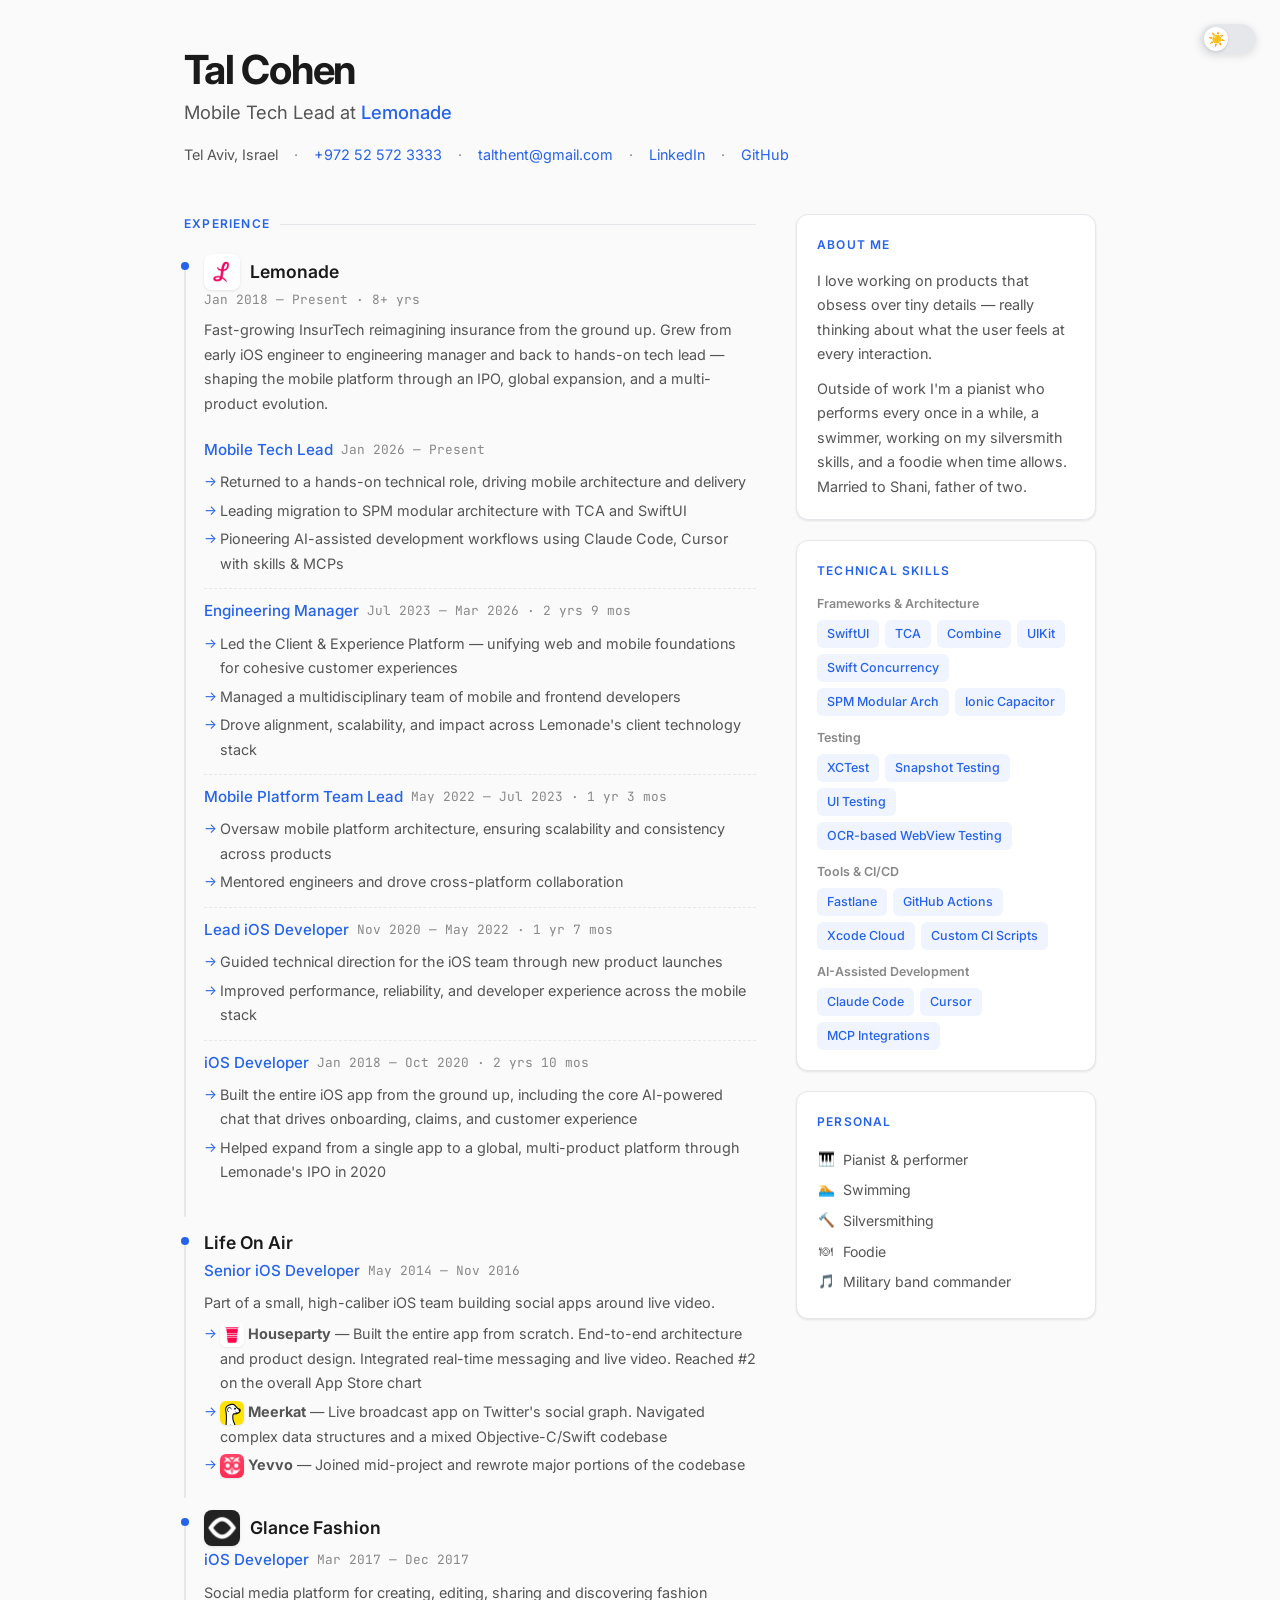
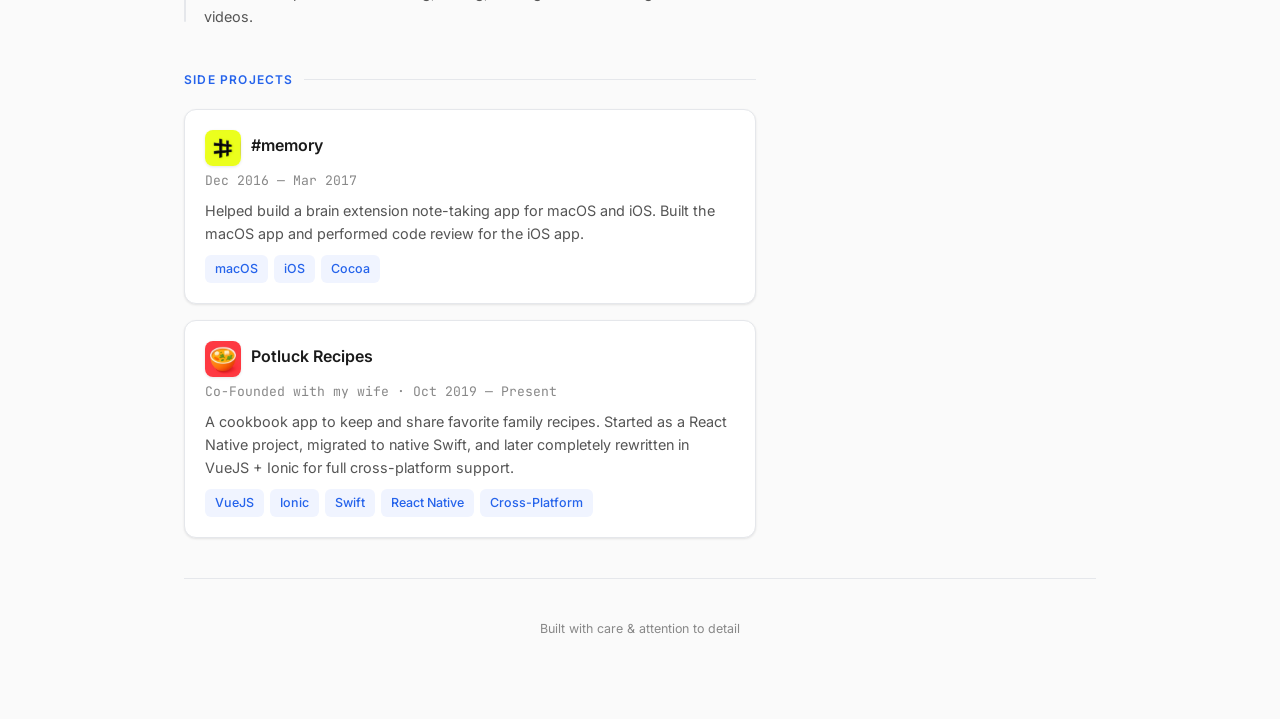
==== index.html @ 958fd4ce "Initial CV site" ====
<!DOCTYPE html>
<html lang="en" data-theme="light">
<head>
  <meta charset="UTF-8">
  <meta name="viewport" content="width=device-width, initial-scale=1.0">
  <title>Tal Cohen — Mobile Tech Lead</title>
  <link rel="preconnect" href="https://fonts.googleapis.com">
  <link rel="preconnect" href="https://fonts.gstatic.com" crossorigin>
  <link href="https://fonts.googleapis.com/css2?family=Inter:wght@400;500;600;700&family=JetBrains+Mono:wght@400;500&display=swap" rel="stylesheet">
  <style>
    /* ── Reset & Base ── */
    *, *::before, *::after { margin: 0; padding: 0; box-sizing: border-box; }

    :root {
      --font-sans: 'Inter', -apple-system, BlinkMacSystemFont, sans-serif;
      --font-mono: 'JetBrains Mono', monospace;
      --max-width: 960px;
      --radius: 12px;
      --transition: 0.3s ease;
    }

    /* ── Light Theme ── */
    [data-theme="light"] {
      --bg: #fafafa;
      --bg-card: #ffffff;
      --bg-sidebar: #f3f4f6;
      --text: #1a1a1a;
      --text-secondary: #555;
      --text-muted: #888;
      --accent: #2563eb;
      --accent-soft: #dbeafe;
      --border: #e5e7eb;
      --tag-bg: #f0f4ff;
      --tag-text: #2563eb;
      --shadow: 0 1px 3px rgba(0,0,0,0.06), 0 1px 2px rgba(0,0,0,0.04);
      --shadow-lg: 0 4px 24px rgba(0,0,0,0.08);
      --toggle-bg: #e5e7eb;
      --toggle-knob: #fff;
      --toggle-icon: '☀️';
    }

    /* ── Dark Theme ── */
    [data-theme="dark"] {
      --bg: #0f0f0f;
      --bg-card: #1a1a1a;
      --bg-sidebar: #151515;
      --text: #e5e5e5;
      --text-secondary: #a3a3a3;
      --text-muted: #666;
      --accent: #60a5fa;
      --accent-soft: #1e3a5f;
      --border: #2a2a2a;
      --tag-bg: #1e293b;
      --tag-text: #93c5fd;
      --shadow: 0 1px 3px rgba(0,0,0,0.3);
      --shadow-lg: 0 4px 24px rgba(0,0,0,0.4);
      --toggle-bg: #333;
      --toggle-knob: #1a1a1a;
      --toggle-icon: '🌙';
    }

    html { scroll-behavior: smooth; }

    body {
      font-family: var(--font-sans);
      background: var(--bg);
      color: var(--text);
      line-height: 1.6;
      transition: background var(--transition), color var(--transition);
      -webkit-font-smoothing: antialiased;
    }

    /* ── Theme Toggle ── */
    .theme-toggle {
      position: fixed;
      top: 24px;
      right: 24px;
      z-index: 100;
      width: 56px;
      height: 30px;
      background: var(--toggle-bg);
      border: 1px solid var(--border);
      border-radius: 15px;
      cursor: pointer;
      transition: background var(--transition), border-color var(--transition);
      display: flex;
      align-items: center;
      padding: 3px;
      box-shadow: 0 2px 8px rgba(0,0,0,0.12);
    }

    .theme-toggle .knob {
      width: 24px;
      height: 24px;
      background: var(--toggle-knob);
      border-radius: 50%;
      transition: transform var(--transition), background var(--transition);
      display: flex;
      align-items: center;
      justify-content: center;
      font-size: 14px;
      box-shadow: 0 1px 3px rgba(0,0,0,0.15);
    }

    .theme-toggle .knob::after {
      content: var(--toggle-icon);
    }

    [data-theme="dark"] .theme-toggle .knob {
      transform: translateX(26px);
    }

    /* ── Layout ── */
    .page {
      max-width: var(--max-width);
      margin: 0 auto;
      padding: 48px 24px 80px;
    }

    /* ── Header ── */
    .header {
      margin-bottom: 48px;
    }

    .header h1 {
      font-size: 2.5rem;
      font-weight: 700;
      letter-spacing: -0.03em;
      line-height: 1.1;
    }

    .header .subtitle {
      font-size: 1.15rem;
      color: var(--text-secondary);
      margin-top: 6px;
      font-weight: 400;
    }

    .header .subtitle span {
      color: var(--accent);
      font-weight: 500;
    }

    .contact-row {
      display: flex;
      flex-wrap: wrap;
      gap: 16px;
      margin-top: 16px;
      font-size: 0.9rem;
      color: var(--text-secondary);
    }

    .contact-row a {
      color: var(--accent);
      text-decoration: none;
      transition: opacity var(--transition);
    }

    .contact-row a:hover { opacity: 0.7; }

    .contact-row .sep {
      color: var(--text-muted);
    }

    /* ── Two Column ── */
    .columns {
      display: grid;
      grid-template-columns: 1fr 300px;
      gap: 40px;
      align-items: start;
    }

    /* ── Section ── */
    .section { margin-bottom: 40px; }

    .section-title {
      font-size: 0.75rem;
      font-weight: 600;
      text-transform: uppercase;
      letter-spacing: 0.1em;
      color: var(--accent);
      margin-bottom: 20px;
      display: flex;
      align-items: center;
      gap: 10px;
    }

    .section-title::after {
      content: '';
      flex: 1;
      height: 1px;
      background: var(--border);
    }

    /* ── Experience Card ── */
    .exp-card {
      position: relative;
      padding-left: 20px;
      margin-bottom: 32px;
    }

    .exp-card::before {
      content: '';
      position: absolute;
      left: 0;
      top: 8px;
      bottom: -20px;
      width: 2px;
      background: var(--border);
      border-radius: 1px;
    }

    .exp-card:last-child::before {
      bottom: 8px;
    }

    .exp-card::after {
      content: '';
      position: absolute;
      left: -3px;
      top: 8px;
      width: 8px;
      height: 8px;
      border-radius: 50%;
      background: var(--accent);
    }

    .exp-company-row {
      display: flex;
      align-items: center;
      gap: 10px;
    }

    .app-icon {
      width: 36px;
      height: 36px;
      border-radius: 8px;
      object-fit: cover;
      flex-shrink: 0;
      box-shadow: 0 1px 3px rgba(0,0,0,0.1);
    }

    .app-icon-sm {
      width: 24px;
      height: 24px;
      border-radius: 6px;
      object-fit: cover;
      flex-shrink: 0;
      box-shadow: 0 1px 2px rgba(0,0,0,0.08);
      vertical-align: middle;
      margin-right: 4px;
    }

    .exp-company {
      font-size: 1.1rem;
      font-weight: 600;
      color: var(--text);
    }

    .exp-meta {
      display: flex;
      flex-wrap: wrap;
      gap: 8px;
      align-items: center;
      margin-top: 2px;
    }

    .exp-role {
      font-size: 0.95rem;
      font-weight: 500;
      color: var(--accent);
    }

    .exp-date {
      font-size: 0.8rem;
      color: var(--text-muted);
      font-family: var(--font-mono);
    }

    .exp-desc {
      margin-top: 8px;
      font-size: 0.9rem;
      color: var(--text-secondary);
      line-height: 1.7;
    }

    .exp-desc ul {
      list-style: none;
      margin-top: 6px;
    }

    .exp-desc ul li {
      position: relative;
      padding-left: 16px;
      margin-bottom: 4px;
    }

    .exp-desc ul li::before {
      content: '→';
      position: absolute;
      left: 0;
      color: var(--accent);
      font-size: 0.85rem;
    }

    /* ── Role Timeline (nested within a company) ── */
    .role-timeline {
      margin-top: 12px;
    }

    .role-item {
      padding: 8px 0;
    }

    .role-item + .role-item {
      border-top: 1px dashed var(--border);
    }

    /* ── Sidebar ── */
    .sidebar .card {
      background: var(--bg-card);
      border: 1px solid var(--border);
      border-radius: var(--radius);
      padding: 20px;
      margin-bottom: 20px;
      box-shadow: var(--shadow);
      transition: background var(--transition), border-color var(--transition), box-shadow var(--transition);
    }

    .sidebar .card-title {
      font-size: 0.75rem;
      font-weight: 600;
      text-transform: uppercase;
      letter-spacing: 0.1em;
      color: var(--accent);
      margin-bottom: 14px;
    }

    /* ── Tags ── */
    .tags {
      display: flex;
      flex-wrap: wrap;
      gap: 6px;
    }

    .tag {
      font-size: 0.78rem;
      font-weight: 500;
      padding: 4px 10px;
      border-radius: 6px;
      background: var(--tag-bg);
      color: var(--tag-text);
      transition: background var(--transition), color var(--transition);
      white-space: nowrap;
    }

    /* ── Sidebar List ── */
    .sidebar-list {
      list-style: none;
    }

    .sidebar-list li {
      font-size: 0.88rem;
      color: var(--text-secondary);
      padding: 4px 0;
      display: flex;
      align-items: flex-start;
      gap: 8px;
    }

    .sidebar-list li .icon {
      flex-shrink: 0;
      width: 18px;
      text-align: center;
      font-size: 0.85rem;
    }

    /* ── Project Card ── */
    .project-card {
      background: var(--bg-card);
      border: 1px solid var(--border);
      border-radius: var(--radius);
      padding: 20px;
      margin-top: 12px;
      box-shadow: var(--shadow);
      transition: background var(--transition), border-color var(--transition), box-shadow var(--transition);
    }

    .project-card h3 {
      font-size: 1rem;
      font-weight: 600;
      margin-bottom: 4px;
    }

    .project-card .project-sub {
      font-size: 0.82rem;
      color: var(--text-muted);
      font-family: var(--font-mono);
      margin-bottom: 8px;
    }

    .project-card p {
      font-size: 0.9rem;
      color: var(--text-secondary);
      line-height: 1.6;
    }

    .project-card .project-tags {
      margin-top: 10px;
    }

    /* ── About Me ── */
    .about-text {
      font-size: 0.9rem;
      color: var(--text-secondary);
      line-height: 1.7;
    }

    .about-text p + p {
      margin-top: 10px;
    }

    /* ── Footer ── */
    .footer {
      text-align: center;
      padding-top: 40px;
      font-size: 0.78rem;
      color: var(--text-muted);
      border-top: 1px solid var(--border);
    }

    /* ── Print ── */
    @media print {
      .theme-toggle { display: none; }
      body { background: #fff; color: #000; }
      .sidebar .card { box-shadow: none; border-color: #ddd; }
      .project-card { box-shadow: none; border-color: #ddd; }
    }

    /* ── Mobile ── */
    @media (max-width: 768px) {
      .columns {
        grid-template-columns: 1fr;
      }

      .header h1 { font-size: 2rem; }

      .theme-toggle {
        top: 16px;
        right: 16px;
      }

      .page {
        padding: 32px 16px 60px;
      }
    }
  </style>
</head>
<body>

  <button class="theme-toggle" onclick="toggleTheme()" aria-label="Toggle theme">
    <span class="knob"></span>
  </button>

  <div class="page">

    <!-- Header -->
    <header class="header">
      <h1>Tal Cohen</h1>
      <p class="subtitle">Mobile Tech Lead at <span>Lemonade</span></p>
      <div class="contact-row">
        <span>Tel Aviv, Israel</span>
        <span class="sep">·</span>
        <a href="tel:+972525723333">+972 52 572 3333</a>
        <span class="sep">·</span>
        <a href="mailto:talthent@gmail.com">talthent@gmail.com</a>
        <span class="sep">·</span>
        <a href="https://www.linkedin.com/in/tal-cohen-ios/" target="_blank" rel="noopener">LinkedIn</a>
        <span class="sep">·</span>
        <a href="https://github.com/talthent" target="_blank" rel="noopener">GitHub</a>
      </div>
    </header>

    <div class="columns">

      <!-- Main Column -->
      <main>

        <!-- Experience -->
        <section class="section">
          <h2 class="section-title">Experience</h2>

          <!-- Lemonade -->
          <div class="exp-card">
            <div class="exp-company-row">
              <img src="assets/lemonade.jpg" alt="Lemonade" class="app-icon">
              <div class="exp-company">Lemonade</div>
            </div>
            <div class="exp-date">Jan 2018 — Present · 8+ yrs</div>
            <div class="exp-desc">
              <p>Fast-growing InsurTech reimagining insurance from the ground up. Grew from early iOS engineer to engineering manager and back to hands-on tech lead — shaping the mobile platform through an IPO, global expansion, and a multi-product evolution.</p>
            </div>

            <div class="role-timeline">

              <div class="role-item">
                <div class="exp-meta">
                  <span class="exp-role">Mobile Tech Lead</span>
                  <span class="exp-date">Jan 2026 — Present</span>
                </div>
                <div class="exp-desc">
                  <ul>
                    <li>Returned to a hands-on technical role, driving mobile architecture and delivery</li>
                    <li>Leading migration to SPM modular architecture with TCA and SwiftUI</li>
                    <li>Pioneering AI-assisted development workflows using Claude Code, Cursor with skills & MCPs</li>
                  </ul>
                </div>
              </div>

              <div class="role-item">
                <div class="exp-meta">
                  <span class="exp-role">Engineering Manager</span>
                  <span class="exp-date">Jul 2023 — Mar 2026 · 2 yrs 9 mos</span>
                </div>
                <div class="exp-desc">
                  <ul>
                    <li>Led the Client & Experience Platform — unifying web and mobile foundations for cohesive customer experiences</li>
                    <li>Managed a multidisciplinary team of mobile and frontend developers</li>
                    <li>Drove alignment, scalability, and impact across Lemonade's client technology stack</li>
                  </ul>
                </div>
              </div>

              <div class="role-item">
                <div class="exp-meta">
                  <span class="exp-role">Mobile Platform Team Lead</span>
                  <span class="exp-date">May 2022 — Jul 2023 · 1 yr 3 mos</span>
                </div>
                <div class="exp-desc">
                  <ul>
                    <li>Oversaw mobile platform architecture, ensuring scalability and consistency across products</li>
                    <li>Mentored engineers and drove cross-platform collaboration</li>
                  </ul>
                </div>
              </div>

              <div class="role-item">
                <div class="exp-meta">
                  <span class="exp-role">Lead iOS Developer</span>
                  <span class="exp-date">Nov 2020 — May 2022 · 1 yr 7 mos</span>
                </div>
                <div class="exp-desc">
                  <ul>
                    <li>Guided technical direction for the iOS team through new product launches</li>
                    <li>Improved performance, reliability, and developer experience across the mobile stack</li>
                  </ul>
                </div>
              </div>

              <div class="role-item">
                <div class="exp-meta">
                  <span class="exp-role">iOS Developer</span>
                  <span class="exp-date">Jan 2018 — Oct 2020 · 2 yrs 10 mos</span>
                </div>
                <div class="exp-desc">
                  <ul>
                    <li>Built the entire iOS app from the ground up, including the core AI-powered chat that drives onboarding, claims, and customer experience</li>
                    <li>Helped expand from a single app to a global, multi-product platform through Lemonade's IPO in 2020</li>
                  </ul>
                </div>
              </div>

            </div>
          </div>

          <!-- Life On Air -->
          <div class="exp-card">
            <div class="exp-company">Life On Air</div>

            <div class="exp-meta">
              <span class="exp-role">Senior iOS Developer</span>
              <span class="exp-date">May 2014 — Nov 2016</span>
            </div>
            <div class="exp-desc">
              <p>Part of a small, high-caliber iOS team building social apps around live video.</p>
              <ul>
                <li><img src="assets/houseparty.png" alt="Houseparty" class="app-icon-sm"><strong>Houseparty</strong> — Built the entire app from scratch. End-to-end architecture and product design. Integrated real-time messaging and live video. Reached #2 on the overall App Store chart</li>
                <li><img src="assets/meerkat.png" alt="Meerkat" class="app-icon-sm"><strong>Meerkat</strong> — Live broadcast app on Twitter's social graph. Navigated complex data structures and a mixed Objective-C/Swift codebase</li>
                <li><img src="assets/yevvo.png" alt="Yevvo" class="app-icon-sm"><strong>Yevvo</strong> — Joined mid-project and rewrote major portions of the codebase</li>
              </ul>
            </div>
          </div>

          <!-- Glance -->
          <div class="exp-card">
            <div class="exp-company-row">
              <img src="assets/glance.png" alt="Glance Fashion" class="app-icon">
              <div class="exp-company">Glance Fashion</div>
            </div>
            <div class="exp-meta">
              <span class="exp-role">iOS Developer</span>
              <span class="exp-date">Mar 2017 — Dec 2017</span>
            </div>
            <div class="exp-desc">
              <p>Social media platform for creating, editing, sharing and discovering fashion videos.</p>
            </div>
          </div>


        </section>

        <!-- Side Project -->
        <section class="section">
          <h2 class="section-title">Side Projects</h2>

          <div class="project-card" style="margin-bottom: 16px;">
            <div class="exp-company-row" style="margin-bottom: 4px;">
              <img src="assets/memory.png" alt="#memory" class="app-icon">
              <h3>#memory</h3>
            </div>
            <div class="project-sub">Dec 2016 — Mar 2017</div>
            <p>Helped build a brain extension note-taking app for macOS and iOS. Built the macOS app and performed code review for the iOS app.</p>
            <div class="tags project-tags">
              <span class="tag">macOS</span>
              <span class="tag">iOS</span>
              <span class="tag">Cocoa</span>
            </div>
          </div>
          <div class="project-card">
            <div class="exp-company-row" style="margin-bottom: 4px;">
              <img src="assets/potluck.jpg" alt="Potluck Recipes" class="app-icon">
              <h3>Potluck Recipes</h3>
            </div>
            <div class="project-sub">Co-Founded with my wife · Oct 2019 — Present</div>
            <p>A cookbook app to keep and share favorite family recipes. Started as a React Native project, migrated to native Swift, and later completely rewritten in VueJS + Ionic for full cross-platform support.</p>
            <div class="tags project-tags">
              <span class="tag">VueJS</span>
              <span class="tag">Ionic</span>
              <span class="tag">Swift</span>
              <span class="tag">React Native</span>
              <span class="tag">Cross-Platform</span>
            </div>
          </div>
        </section>


      </main>

      <!-- Sidebar -->
      <aside class="sidebar">

        <!-- About Me -->
        <div class="card">
          <h3 class="card-title">About Me</h3>
          <div class="about-text">
            <p>I love working on products that obsess over tiny details — really thinking about what the user feels at every interaction.</p>
            <p>Outside of work I'm a pianist who performs every once in a while, a swimmer, working on my silversmith skills, and a foodie when time allows. Married to Shani, father of two.</p>
          </div>
        </div>

        <!-- Tech -->
        <div class="card">
          <h3 class="card-title">Technical Skills</h3>

          <div style="margin-bottom: 12px;">
            <div style="font-size: 0.78rem; font-weight: 600; color: var(--text-muted); margin-bottom: 6px;">Frameworks & Architecture</div>
            <div class="tags">
              <span class="tag">SwiftUI</span>
              <span class="tag">TCA</span>
              <span class="tag">Combine</span>
              <span class="tag">UIKit</span>
              <span class="tag">Swift Concurrency</span>
              <span class="tag">SPM Modular Arch</span>
              <span class="tag">Ionic Capacitor</span>
            </div>
          </div>

          <div style="margin-bottom: 12px;">
            <div style="font-size: 0.78rem; font-weight: 600; color: var(--text-muted); margin-bottom: 6px;">Testing</div>
            <div class="tags">
              <span class="tag">XCTest</span>
              <span class="tag">Snapshot Testing</span>
              <span class="tag">UI Testing</span>
              <span class="tag">OCR-based WebView Testing</span>
            </div>
          </div>

          <div style="margin-bottom: 12px;">
            <div style="font-size: 0.78rem; font-weight: 600; color: var(--text-muted); margin-bottom: 6px;">Tools & CI/CD</div>
            <div class="tags">
              <span class="tag">Fastlane</span>
              <span class="tag">GitHub Actions</span>
              <span class="tag">Xcode Cloud</span>
              <span class="tag">Custom CI Scripts</span>
            </div>
          </div>

          <div>
            <div style="font-size: 0.78rem; font-weight: 600; color: var(--text-muted); margin-bottom: 6px;">AI-Assisted Development</div>
            <div class="tags">
              <span class="tag">Claude Code</span>
              <span class="tag">Cursor</span>
              <span class="tag">MCP Integrations</span>
            </div>
          </div>

        </div>

        <!-- Personal -->
        <div class="card">
          <h3 class="card-title">Personal</h3>
          <ul class="sidebar-list">
            <li><span class="icon">🎹</span> Pianist & performer</li>
            <li><span class="icon">🏊</span> Swimming</li>
            <li><span class="icon">🔨</span> Silversmithing</li>
            <li><span class="icon">🍽</span> Foodie</li>
            <li><span class="icon">🎵</span> Military band commander</li>
          </ul>
        </div>

      </aside>

    </div>

    <footer class="footer">
      <p>Built with care & attention to detail</p>
    </footer>

  </div>

  <script>
    function toggleTheme() {
      const html = document.documentElement;
      const current = html.getAttribute('data-theme');
      const next = current === 'light' ? 'dark' : 'light';
      html.setAttribute('data-theme', next);
      localStorage.setItem('theme', next);
    }

    // Restore saved preference or match system
    (function() {
      const saved = localStorage.getItem('theme');
      if (saved) {
        document.documentElement.setAttribute('data-theme', saved);
      } else if (window.matchMedia('(prefers-color-scheme: dark)').matches) {
        document.documentElement.setAttribute('data-theme', 'dark');
      }
    })();
  </script>

</body>
</html>
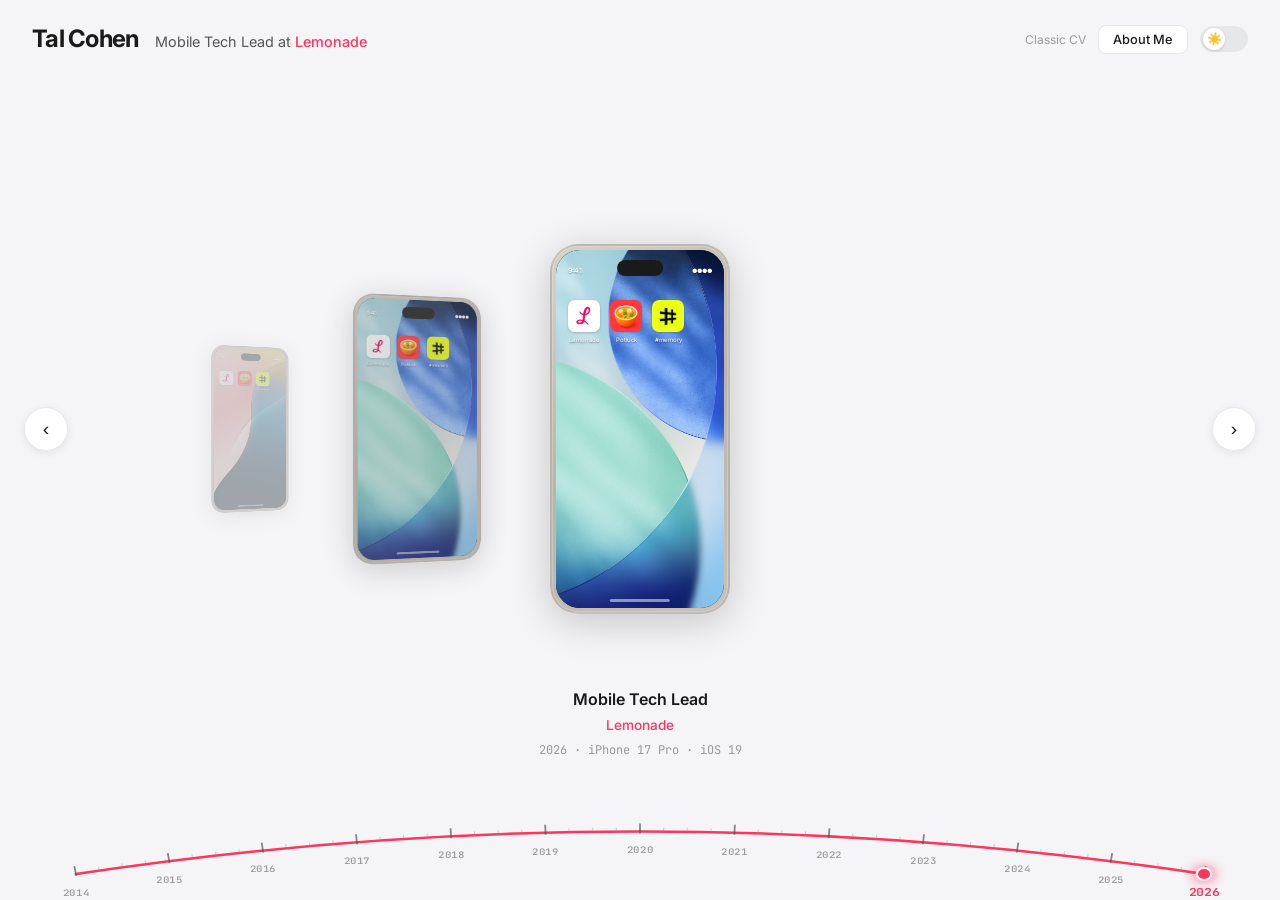
==== commit 609cf0cf: "Redesign CV as interactive iPhone carousel with career timeline - Refactored from single-page HTML t" ====
--- a/index.html
+++ b/index.html
@@ -2,751 +2,77 @@
 <html lang="en" data-theme="light">
 <head>
   <meta charset="UTF-8">
-  <meta name="viewport" content="width=device-width, initial-scale=1.0">
+  <meta name="viewport" content="width=device-width, initial-scale=1.0, viewport-fit=cover">
   <title>Tal Cohen — Mobile Tech Lead</title>
+  <meta name="description" content="Tal Cohen — Mobile Tech Lead at Lemonade. 8+ years of iOS development through every iPhone generation.">
+  <meta property="og:title" content="Tal Cohen — Mobile Tech Lead">
+  <meta property="og:description" content="8+ years of iOS development through every iPhone generation. From Houseparty to Lemonade.">
+  <meta property="og:type" content="website">
+  <meta property="og:url" content="https://talthent.github.io">
+  <meta name="theme-color" content="#ff355c">
   <link rel="preconnect" href="https://fonts.googleapis.com">
   <link rel="preconnect" href="https://fonts.gstatic.com" crossorigin>
   <link href="https://fonts.googleapis.com/css2?family=Inter:wght@400;500;600;700&family=JetBrains+Mono:wght@400;500&display=swap" rel="stylesheet">
-  <style>
-    /* ── Reset & Base ── */
-    *, *::before, *::after { margin: 0; padding: 0; box-sizing: border-box; }
-
-    :root {
-      --font-sans: 'Inter', -apple-system, BlinkMacSystemFont, sans-serif;
-      --font-mono: 'JetBrains Mono', monospace;
-      --max-width: 960px;
-      --radius: 12px;
-      --transition: 0.3s ease;
-    }
-
-    /* ── Light Theme ── */
-    [data-theme="light"] {
-      --bg: #fafafa;
-      --bg-card: #ffffff;
-      --bg-sidebar: #f3f4f6;
-      --text: #1a1a1a;
-      --text-secondary: #555;
-      --text-muted: #888;
-      --accent: #2563eb;
-      --accent-soft: #dbeafe;
-      --border: #e5e7eb;
-      --tag-bg: #f0f4ff;
-      --tag-text: #2563eb;
-      --shadow: 0 1px 3px rgba(0,0,0,0.06), 0 1px 2px rgba(0,0,0,0.04);
-      --shadow-lg: 0 4px 24px rgba(0,0,0,0.08);
-      --toggle-bg: #e5e7eb;
-      --toggle-knob: #fff;
-      --toggle-icon: '☀️';
-    }
-
-    /* ── Dark Theme ── */
-    [data-theme="dark"] {
-      --bg: #0f0f0f;
-      --bg-card: #1a1a1a;
-      --bg-sidebar: #151515;
-      --text: #e5e5e5;
-      --text-secondary: #a3a3a3;
-      --text-muted: #666;
-      --accent: #60a5fa;
-      --accent-soft: #1e3a5f;
-      --border: #2a2a2a;
-      --tag-bg: #1e293b;
-      --tag-text: #93c5fd;
-      --shadow: 0 1px 3px rgba(0,0,0,0.3);
-      --shadow-lg: 0 4px 24px rgba(0,0,0,0.4);
-      --toggle-bg: #333;
-      --toggle-knob: #1a1a1a;
-      --toggle-icon: '🌙';
-    }
-
-    html { scroll-behavior: smooth; }
-
-    body {
-      font-family: var(--font-sans);
-      background: var(--bg);
-      color: var(--text);
-      line-height: 1.6;
-      transition: background var(--transition), color var(--transition);
-      -webkit-font-smoothing: antialiased;
-    }
-
-    /* ── Theme Toggle ── */
-    .theme-toggle {
-      position: fixed;
-      top: 24px;
-      right: 24px;
-      z-index: 100;
-      width: 56px;
-      height: 30px;
-      background: var(--toggle-bg);
-      border: 1px solid var(--border);
-      border-radius: 15px;
-      cursor: pointer;
-      transition: background var(--transition), border-color var(--transition);
-      display: flex;
-      align-items: center;
-      padding: 3px;
-      box-shadow: 0 2px 8px rgba(0,0,0,0.12);
-    }
-
-    .theme-toggle .knob {
-      width: 24px;
-      height: 24px;
-      background: var(--toggle-knob);
-      border-radius: 50%;
-      transition: transform var(--transition), background var(--transition);
-      display: flex;
-      align-items: center;
-      justify-content: center;
-      font-size: 14px;
-      box-shadow: 0 1px 3px rgba(0,0,0,0.15);
-    }
-
-    .theme-toggle .knob::after {
-      content: var(--toggle-icon);
-    }
-
-    [data-theme="dark"] .theme-toggle .knob {
-      transform: translateX(26px);
-    }
-
-    /* ── Layout ── */
-    .page {
-      max-width: var(--max-width);
-      margin: 0 auto;
-      padding: 48px 24px 80px;
-    }
-
-    /* ── Header ── */
-    .header {
-      margin-bottom: 48px;
-    }
-
-    .header h1 {
-      font-size: 2.5rem;
-      font-weight: 700;
-      letter-spacing: -0.03em;
-      line-height: 1.1;
-    }
-
-    .header .subtitle {
-      font-size: 1.15rem;
-      color: var(--text-secondary);
-      margin-top: 6px;
-      font-weight: 400;
-    }
-
-    .header .subtitle span {
-      color: var(--accent);
-      font-weight: 500;
-    }
-
-    .contact-row {
-      display: flex;
-      flex-wrap: wrap;
-      gap: 16px;
-      margin-top: 16px;
-      font-size: 0.9rem;
-      color: var(--text-secondary);
-    }
-
-    .contact-row a {
-      color: var(--accent);
-      text-decoration: none;
-      transition: opacity var(--transition);
-    }
-
-    .contact-row a:hover { opacity: 0.7; }
-
-    .contact-row .sep {
-      color: var(--text-muted);
-    }
-
-    /* ── Two Column ── */
-    .columns {
-      display: grid;
-      grid-template-columns: 1fr 300px;
-      gap: 40px;
-      align-items: start;
-    }
-
-    /* ── Section ── */
-    .section { margin-bottom: 40px; }
-
-    .section-title {
-      font-size: 0.75rem;
-      font-weight: 600;
-      text-transform: uppercase;
-      letter-spacing: 0.1em;
-      color: var(--accent);
-      margin-bottom: 20px;
-      display: flex;
-      align-items: center;
-      gap: 10px;
-    }
-
-    .section-title::after {
-      content: '';
-      flex: 1;
-      height: 1px;
-      background: var(--border);
-    }
-
-    /* ── Experience Card ── */
-    .exp-card {
-      position: relative;
-      padding-left: 20px;
-      margin-bottom: 32px;
-    }
-
-    .exp-card::before {
-      content: '';
-      position: absolute;
-      left: 0;
-      top: 8px;
-      bottom: -20px;
-      width: 2px;
-      background: var(--border);
-      border-radius: 1px;
-    }
-
-    .exp-card:last-child::before {
-      bottom: 8px;
-    }
-
-    .exp-card::after {
-      content: '';
-      position: absolute;
-      left: -3px;
-      top: 8px;
-      width: 8px;
-      height: 8px;
-      border-radius: 50%;
-      background: var(--accent);
-    }
-
-    .exp-company-row {
-      display: flex;
-      align-items: center;
-      gap: 10px;
-    }
-
-    .app-icon {
-      width: 36px;
-      height: 36px;
-      border-radius: 8px;
-      object-fit: cover;
-      flex-shrink: 0;
-      box-shadow: 0 1px 3px rgba(0,0,0,0.1);
-    }
-
-    .app-icon-sm {
-      width: 24px;
-      height: 24px;
-      border-radius: 6px;
-      object-fit: cover;
-      flex-shrink: 0;
-      box-shadow: 0 1px 2px rgba(0,0,0,0.08);
-      vertical-align: middle;
-      margin-right: 4px;
-    }
-
-    .exp-company {
-      font-size: 1.1rem;
-      font-weight: 600;
-      color: var(--text);
-    }
-
-    .exp-meta {
-      display: flex;
-      flex-wrap: wrap;
-      gap: 8px;
-      align-items: center;
-      margin-top: 2px;
-    }
-
-    .exp-role {
-      font-size: 0.95rem;
-      font-weight: 500;
-      color: var(--accent);
-    }
-
-    .exp-date {
-      font-size: 0.8rem;
-      color: var(--text-muted);
-      font-family: var(--font-mono);
-    }
-
-    .exp-desc {
-      margin-top: 8px;
-      font-size: 0.9rem;
-      color: var(--text-secondary);
-      line-height: 1.7;
-    }
-
-    .exp-desc ul {
-      list-style: none;
-      margin-top: 6px;
-    }
-
-    .exp-desc ul li {
-      position: relative;
-      padding-left: 16px;
-      margin-bottom: 4px;
-    }
-
-    .exp-desc ul li::before {
-      content: '→';
-      position: absolute;
-      left: 0;
-      color: var(--accent);
-      font-size: 0.85rem;
-    }
-
-    /* ── Role Timeline (nested within a company) ── */
-    .role-timeline {
-      margin-top: 12px;
-    }
-
-    .role-item {
-      padding: 8px 0;
-    }
-
-    .role-item + .role-item {
-      border-top: 1px dashed var(--border);
-    }
-
-    /* ── Sidebar ── */
-    .sidebar .card {
-      background: var(--bg-card);
-      border: 1px solid var(--border);
-      border-radius: var(--radius);
-      padding: 20px;
-      margin-bottom: 20px;
-      box-shadow: var(--shadow);
-      transition: background var(--transition), border-color var(--transition), box-shadow var(--transition);
-    }
-
-    .sidebar .card-title {
-      font-size: 0.75rem;
-      font-weight: 600;
-      text-transform: uppercase;
-      letter-spacing: 0.1em;
-      color: var(--accent);
-      margin-bottom: 14px;
-    }
-
-    /* ── Tags ── */
-    .tags {
-      display: flex;
-      flex-wrap: wrap;
-      gap: 6px;
-    }
-
-    .tag {
-      font-size: 0.78rem;
-      font-weight: 500;
-      padding: 4px 10px;
-      border-radius: 6px;
-      background: var(--tag-bg);
-      color: var(--tag-text);
-      transition: background var(--transition), color var(--transition);
-      white-space: nowrap;
-    }
-
-    /* ── Sidebar List ── */
-    .sidebar-list {
-      list-style: none;
-    }
-
-    .sidebar-list li {
-      font-size: 0.88rem;
-      color: var(--text-secondary);
-      padding: 4px 0;
-      display: flex;
-      align-items: flex-start;
-      gap: 8px;
-    }
-
-    .sidebar-list li .icon {
-      flex-shrink: 0;
-      width: 18px;
-      text-align: center;
-      font-size: 0.85rem;
-    }
-
-    /* ── Project Card ── */
-    .project-card {
-      background: var(--bg-card);
-      border: 1px solid var(--border);
-      border-radius: var(--radius);
-      padding: 20px;
-      margin-top: 12px;
-      box-shadow: var(--shadow);
-      transition: background var(--transition), border-color var(--transition), box-shadow var(--transition);
-    }
-
-    .project-card h3 {
-      font-size: 1rem;
-      font-weight: 600;
-      margin-bottom: 4px;
-    }
-
-    .project-card .project-sub {
-      font-size: 0.82rem;
-      color: var(--text-muted);
-      font-family: var(--font-mono);
-      margin-bottom: 8px;
-    }
-
-    .project-card p {
-      font-size: 0.9rem;
-      color: var(--text-secondary);
-      line-height: 1.6;
-    }
-
-    .project-card .project-tags {
-      margin-top: 10px;
-    }
-
-    /* ── About Me ── */
-    .about-text {
-      font-size: 0.9rem;
-      color: var(--text-secondary);
-      line-height: 1.7;
-    }
-
-    .about-text p + p {
-      margin-top: 10px;
-    }
-
-    /* ── Footer ── */
-    .footer {
-      text-align: center;
-      padding-top: 40px;
-      font-size: 0.78rem;
-      color: var(--text-muted);
-      border-top: 1px solid var(--border);
-    }
-
-    /* ── Print ── */
-    @media print {
-      .theme-toggle { display: none; }
-      body { background: #fff; color: #000; }
-      .sidebar .card { box-shadow: none; border-color: #ddd; }
-      .project-card { box-shadow: none; border-color: #ddd; }
-    }
-
-    /* ── Mobile ── */
-    @media (max-width: 768px) {
-      .columns {
-        grid-template-columns: 1fr;
-      }
-
-      .header h1 { font-size: 2rem; }
-
-      .theme-toggle {
-        top: 16px;
-        right: 16px;
-      }
-
-      .page {
-        padding: 32px 16px 60px;
-      }
-    }
-  </style>
+  <link rel="stylesheet" href="css/main.css">
+  <link rel="stylesheet" href="css/devices.css">
+  <link rel="stylesheet" href="css/carousel.css">
+  <link rel="stylesheet" href="css/timeline.css">
 </head>
 <body>
 
-  <button class="theme-toggle" onclick="toggleTheme()" aria-label="Toggle theme">
-    <span class="knob"></span>
-  </button>
-
-  <div class="page">
+  <div class="app">
 
     <!-- Header -->
     <header class="header">
-      <h1>Tal Cohen</h1>
-      <p class="subtitle">Mobile Tech Lead at <span>Lemonade</span></p>
-      <div class="contact-row">
-        <span>Tel Aviv, Israel</span>
-        <span class="sep">·</span>
-        <a href="tel:+972525723333">+972 52 572 3333</a>
-        <span class="sep">·</span>
-        <a href="mailto:talthent@gmail.com">talthent@gmail.com</a>
-        <span class="sep">·</span>
-        <a href="https://www.linkedin.com/in/tal-cohen-ios/" target="_blank" rel="noopener">LinkedIn</a>
-        <span class="sep">·</span>
-        <a href="https://github.com/talthent" target="_blank" rel="noopener">GitHub</a>
+      <div class="header-left">
+        <h1>Tal Cohen</h1>
+        <p class="subtitle">Mobile Tech Lead at <span>Lemonade</span></p>
+      </div>
+      <div class="header-right">
+        <a href="v1.html" class="classic-link">Classic CV</a>
+        <button class="about-btn" id="aboutBtn">About Me</button>
+        <button class="theme-toggle" id="themeToggle" aria-label="Toggle theme">
+          <span class="knob"></span>
+        </button>
       </div>
     </header>
 
-    <div class="columns">
+    <!-- Main Stage -->
+    <div class="stage">
+      <button class="nav-arrow nav-arrow--left" id="navLeft" aria-label="Previous year">&#8249;</button>
 
-      <!-- Main Column -->
-      <main>
+      <div class="carousel" id="carousel"></div>
 
-        <!-- Experience -->
-        <section class="section">
-          <h2 class="section-title">Experience</h2>
+      <button class="nav-arrow nav-arrow--right" id="navRight" aria-label="Next year">&#8250;</button>
 
-          <!-- Lemonade -->
-          <div class="exp-card">
-            <div class="exp-company-row">
-              <img src="assets/lemonade.jpg" alt="Lemonade" class="app-icon">
-              <div class="exp-company">Lemonade</div>
-            </div>
-            <div class="exp-date">Jan 2018 — Present · 8+ yrs</div>
-            <div class="exp-desc">
-              <p>Fast-growing InsurTech reimagining insurance from the ground up. Grew from early iOS engineer to engineering manager and back to hands-on tech lead — shaping the mobile platform through an IPO, global expansion, and a multi-product evolution.</p>
-            </div>
-
-            <div class="role-timeline">
-
-              <div class="role-item">
-                <div class="exp-meta">
-                  <span class="exp-role">Mobile Tech Lead</span>
-                  <span class="exp-date">Jan 2026 — Present</span>
-                </div>
-                <div class="exp-desc">
-                  <ul>
-                    <li>Returned to a hands-on technical role, driving mobile architecture and delivery</li>
-                    <li>Leading migration to SPM modular architecture with TCA and SwiftUI</li>
-                    <li>Pioneering AI-assisted development workflows using Claude Code, Cursor with skills & MCPs</li>
-                  </ul>
-                </div>
-              </div>
-
-              <div class="role-item">
-                <div class="exp-meta">
-                  <span class="exp-role">Engineering Manager</span>
-                  <span class="exp-date">Jul 2023 — Mar 2026 · 2 yrs 9 mos</span>
-                </div>
-                <div class="exp-desc">
-                  <ul>
-                    <li>Led the Client & Experience Platform — unifying web and mobile foundations for cohesive customer experiences</li>
-                    <li>Managed a multidisciplinary team of mobile and frontend developers</li>
-                    <li>Drove alignment, scalability, and impact across Lemonade's client technology stack</li>
-                  </ul>
-                </div>
-              </div>
-
-              <div class="role-item">
-                <div class="exp-meta">
-                  <span class="exp-role">Mobile Platform Team Lead</span>
-                  <span class="exp-date">May 2022 — Jul 2023 · 1 yr 3 mos</span>
-                </div>
-                <div class="exp-desc">
-                  <ul>
-                    <li>Oversaw mobile platform architecture, ensuring scalability and consistency across products</li>
-                    <li>Mentored engineers and drove cross-platform collaboration</li>
-                  </ul>
-                </div>
-              </div>
-
-              <div class="role-item">
-                <div class="exp-meta">
-                  <span class="exp-role">Lead iOS Developer</span>
-                  <span class="exp-date">Nov 2020 — May 2022 · 1 yr 7 mos</span>
-                </div>
-                <div class="exp-desc">
-                  <ul>
-                    <li>Guided technical direction for the iOS team through new product launches</li>
-                    <li>Improved performance, reliability, and developer experience across the mobile stack</li>
-                  </ul>
-                </div>
-              </div>
-
-              <div class="role-item">
-                <div class="exp-meta">
-                  <span class="exp-role">iOS Developer</span>
-                  <span class="exp-date">Jan 2018 — Oct 2020 · 2 yrs 10 mos</span>
-                </div>
-                <div class="exp-desc">
-                  <ul>
-                    <li>Built the entire iOS app from the ground up, including the core AI-powered chat that drives onboarding, claims, and customer experience</li>
-                    <li>Helped expand from a single app to a global, multi-product platform through Lemonade's IPO in 2020</li>
-                  </ul>
-                </div>
-              </div>
-
-            </div>
-          </div>
-
-          <!-- Life On Air -->
-          <div class="exp-card">
-            <div class="exp-company">Life On Air</div>
-
-            <div class="exp-meta">
-              <span class="exp-role">Senior iOS Developer</span>
-              <span class="exp-date">May 2014 — Nov 2016</span>
-            </div>
-            <div class="exp-desc">
-              <p>Part of a small, high-caliber iOS team building social apps around live video.</p>
-              <ul>
-                <li><img src="assets/houseparty.png" alt="Houseparty" class="app-icon-sm"><strong>Houseparty</strong> — Built the entire app from scratch. End-to-end architecture and product design. Integrated real-time messaging and live video. Reached #2 on the overall App Store chart</li>
-                <li><img src="assets/meerkat.png" alt="Meerkat" class="app-icon-sm"><strong>Meerkat</strong> — Live broadcast app on Twitter's social graph. Navigated complex data structures and a mixed Objective-C/Swift codebase</li>
-                <li><img src="assets/yevvo.png" alt="Yevvo" class="app-icon-sm"><strong>Yevvo</strong> — Joined mid-project and rewrote major portions of the codebase</li>
-              </ul>
-            </div>
-          </div>
-
-          <!-- Glance -->
-          <div class="exp-card">
-            <div class="exp-company-row">
-              <img src="assets/glance.png" alt="Glance Fashion" class="app-icon">
-              <div class="exp-company">Glance Fashion</div>
-            </div>
-            <div class="exp-meta">
-              <span class="exp-role">iOS Developer</span>
-              <span class="exp-date">Mar 2017 — Dec 2017</span>
-            </div>
-            <div class="exp-desc">
-              <p>Social media platform for creating, editing, sharing and discovering fashion videos.</p>
-            </div>
-          </div>
-
-
-        </section>
-
-        <!-- Side Project -->
-        <section class="section">
-          <h2 class="section-title">Side Projects</h2>
-
-          <div class="project-card" style="margin-bottom: 16px;">
-            <div class="exp-company-row" style="margin-bottom: 4px;">
-              <img src="assets/memory.png" alt="#memory" class="app-icon">
-              <h3>#memory</h3>
-            </div>
-            <div class="project-sub">Dec 2016 — Mar 2017</div>
-            <p>Helped build a brain extension note-taking app for macOS and iOS. Built the macOS app and performed code review for the iOS app.</p>
-            <div class="tags project-tags">
-              <span class="tag">macOS</span>
-              <span class="tag">iOS</span>
-              <span class="tag">Cocoa</span>
-            </div>
-          </div>
-          <div class="project-card">
-            <div class="exp-company-row" style="margin-bottom: 4px;">
-              <img src="assets/potluck.jpg" alt="Potluck Recipes" class="app-icon">
-              <h3>Potluck Recipes</h3>
-            </div>
-            <div class="project-sub">Co-Founded with my wife · Oct 2019 — Present</div>
-            <p>A cookbook app to keep and share favorite family recipes. Started as a React Native project, migrated to native Swift, and later completely rewritten in VueJS + Ionic for full cross-platform support.</p>
-            <div class="tags project-tags">
-              <span class="tag">VueJS</span>
-              <span class="tag">Ionic</span>
-              <span class="tag">Swift</span>
-              <span class="tag">React Native</span>
-              <span class="tag">Cross-Platform</span>
-            </div>
-          </div>
-        </section>
-
-
-      </main>
-
-      <!-- Sidebar -->
-      <aside class="sidebar">
-
-        <!-- About Me -->
-        <div class="card">
-          <h3 class="card-title">About Me</h3>
-          <div class="about-text">
-            <p>I love working on products that obsess over tiny details — really thinking about what the user feels at every interaction.</p>
-            <p>Outside of work I'm a pianist who performs every once in a while, a swimmer, working on my silversmith skills, and a foodie when time allows. Married to Shani, father of two.</p>
-          </div>
+      <!-- Info below center phone -->
+      <div class="info-area" id="infoArea">
+        <div class="info-role" id="infoRole"></div>
+        <div class="info-company" id="infoCompany"></div>
+        <div class="info-year-label" id="infoYear"></div>
+        <div class="info-details" id="infoDetails">
+          <ul id="infoHighlights"></ul>
         </div>
-
-        <!-- Tech -->
-        <div class="card">
-          <h3 class="card-title">Technical Skills</h3>
-
-          <div style="margin-bottom: 12px;">
-            <div style="font-size: 0.78rem; font-weight: 600; color: var(--text-muted); margin-bottom: 6px;">Frameworks & Architecture</div>
-            <div class="tags">
-              <span class="tag">SwiftUI</span>
-              <span class="tag">TCA</span>
-              <span class="tag">Combine</span>
-              <span class="tag">UIKit</span>
-              <span class="tag">Swift Concurrency</span>
-              <span class="tag">SPM Modular Arch</span>
-              <span class="tag">Ionic Capacitor</span>
-            </div>
-          </div>
-
-          <div style="margin-bottom: 12px;">
-            <div style="font-size: 0.78rem; font-weight: 600; color: var(--text-muted); margin-bottom: 6px;">Testing</div>
-            <div class="tags">
-              <span class="tag">XCTest</span>
-              <span class="tag">Snapshot Testing</span>
-              <span class="tag">UI Testing</span>
-              <span class="tag">OCR-based WebView Testing</span>
-            </div>
-          </div>
-
-          <div style="margin-bottom: 12px;">
-            <div style="font-size: 0.78rem; font-weight: 600; color: var(--text-muted); margin-bottom: 6px;">Tools & CI/CD</div>
-            <div class="tags">
-              <span class="tag">Fastlane</span>
-              <span class="tag">GitHub Actions</span>
-              <span class="tag">Xcode Cloud</span>
-              <span class="tag">Custom CI Scripts</span>
-            </div>
-          </div>
-
-          <div>
-            <div style="font-size: 0.78rem; font-weight: 600; color: var(--text-muted); margin-bottom: 6px;">AI-Assisted Development</div>
-            <div class="tags">
-              <span class="tag">Claude Code</span>
-              <span class="tag">Cursor</span>
-              <span class="tag">MCP Integrations</span>
-            </div>
-          </div>
-
-        </div>
-
-        <!-- Personal -->
-        <div class="card">
-          <h3 class="card-title">Personal</h3>
-          <ul class="sidebar-list">
-            <li><span class="icon">🎹</span> Pianist & performer</li>
-            <li><span class="icon">🏊</span> Swimming</li>
-            <li><span class="icon">🔨</span> Silversmithing</li>
-            <li><span class="icon">🍽</span> Foodie</li>
-            <li><span class="icon">🎵</span> Military band commander</li>
-          </ul>
-        </div>
-
-      </aside>
-
+      </div>
     </div>
 
-    <footer class="footer">
-      <p>Built with care & attention to detail</p>
-    </footer>
+    <!-- Timeline -->
+    <div class="timeline" id="timeline"></div>
 
   </div>
 
-  <script>
-    function toggleTheme() {
-      const html = document.documentElement;
-      const current = html.getAttribute('data-theme');
-      const next = current === 'light' ? 'dark' : 'light';
-      html.setAttribute('data-theme', next);
-      localStorage.setItem('theme', next);
-    }
+  <!-- About Overlay -->
+  <div class="about-overlay" id="aboutOverlay">
+    <button class="about-close" id="aboutClose" aria-label="Close">&times;</button>
+    <div class="about-content" id="aboutContent"></div>
+  </div>
 
-    // Restore saved preference or match system
-    (function() {
-      const saved = localStorage.getItem('theme');
-      if (saved) {
-        document.documentElement.setAttribute('data-theme', saved);
-      } else if (window.matchMedia('(prefers-color-scheme: dark)').matches) {
-        document.documentElement.setAttribute('data-theme', 'dark');
-      }
-    })();
-  </script>
+  <!-- Scripts -->
+  <script src="js/data.js"></script>
+  <script src="js/devices.js"></script>
+  <script src="js/carousel.js"></script>
+  <script src="js/timeline.js"></script>
+  <script src="js/app.js"></script>
 
 </body>
 </html>
--- a/css/main.css
+++ b/css/main.css
@@ -0,0 +1,455 @@
+/* ── Reset & Base ── */
+*, *::before, *::after { margin: 0; padding: 0; box-sizing: border-box; }
+
+:root {
+  --font-sans: 'Inter', -apple-system, BlinkMacSystemFont, sans-serif;
+  --font-mono: 'JetBrains Mono', monospace;
+  --transition: 0.3s ease;
+}
+
+/* ── Light Theme ── */
+[data-theme="light"] {
+  --bg: #f5f5f7;
+  --bg-card: #ffffff;
+  --text: #1a1a1a;
+  --text-secondary: #555;
+  --text-muted: #999;
+  --accent: #ff355c;
+  --accent-soft: #ffe0e6;
+  --border: #e5e7eb;
+  --tag-bg: #fff0f3;
+  --tag-text: #ff355c;
+  --shadow: 0 2px 8px rgba(0,0,0,0.08);
+  --shadow-lg: 0 8px 32px rgba(0,0,0,0.12);
+  --toggle-bg: #e5e7eb;
+  --toggle-knob: #fff;
+  --toggle-icon: '\2600\FE0F';
+  --overlay-bg: rgba(255,255,255,0.92);
+  --timeline-bg: rgba(245,245,247,0.95);
+  --device-bezel: #1a1a1a;
+  --device-frame: linear-gradient(145deg, #e8e8e8, #c8c8c8);
+  --device-frame-flat: linear-gradient(145deg, #e0e0e0, #b8b8b8);
+}
+
+/* ── Dark Theme ── */
+[data-theme="dark"] {
+  --bg: #0a0a0a;
+  --bg-card: #1a1a1a;
+  --text: #e5e5e5;
+  --text-secondary: #a3a3a3;
+  --text-muted: #666;
+  --accent: #ff6b85;
+  --accent-soft: #3d1520;
+  --border: #2a2a2a;
+  --tag-bg: #2d1018;
+  --tag-text: #ff99aa;
+  --shadow: 0 2px 8px rgba(0,0,0,0.3);
+  --shadow-lg: 0 8px 32px rgba(0,0,0,0.5);
+  --toggle-bg: #333;
+  --toggle-knob: #1a1a1a;
+  --toggle-icon: '\1F319';
+  --overlay-bg: rgba(10,10,10,0.92);
+  --timeline-bg: rgba(15,15,15,0.95);
+  --device-bezel: #000;
+  --device-frame: linear-gradient(145deg, #666, #444);
+  --device-frame-flat: linear-gradient(145deg, #5a5a5a, #3a3a3a);
+}
+
+html {
+  scroll-behavior: smooth;
+  overflow: hidden;
+  height: 100%;
+}
+
+body {
+  font-family: var(--font-sans);
+  background: var(--bg);
+  color: var(--text);
+  line-height: 1.6;
+  transition: background var(--transition), color var(--transition);
+  -webkit-font-smoothing: antialiased;
+  height: 100%;
+  overflow: hidden;
+  user-select: none;
+}
+
+/* ── Full Viewport Layout ── */
+.app {
+  display: flex;
+  flex-direction: column;
+  height: 100vh;
+  height: 100dvh;
+  position: relative;
+  overflow: hidden;
+}
+
+/* ── Header ── */
+.header {
+  position: relative;
+  z-index: 10;
+  padding: 20px 32px;
+  display: flex;
+  align-items: center;
+  justify-content: space-between;
+  flex-shrink: 0;
+}
+
+.header-left {
+  display: flex;
+  align-items: baseline;
+  gap: 16px;
+}
+
+.header h1 {
+  font-size: 1.5rem;
+  font-weight: 700;
+  letter-spacing: -0.03em;
+}
+
+.header .subtitle {
+  font-size: 0.9rem;
+  color: var(--text-secondary);
+}
+
+.header .subtitle span {
+  color: var(--accent);
+  font-weight: 500;
+}
+
+.header-right {
+  display: flex;
+  align-items: center;
+  gap: 12px;
+}
+
+/* ── Theme Toggle ── */
+.theme-toggle {
+  width: 48px;
+  height: 26px;
+  background: var(--toggle-bg);
+  border: 1px solid var(--border);
+  border-radius: 13px;
+  cursor: pointer;
+  transition: background var(--transition), border-color var(--transition);
+  display: flex;
+  align-items: center;
+  padding: 2px;
+}
+
+.theme-toggle .knob {
+  width: 22px;
+  height: 22px;
+  background: var(--toggle-knob);
+  border-radius: 50%;
+  transition: transform var(--transition), background var(--transition);
+  display: flex;
+  align-items: center;
+  justify-content: center;
+  font-size: 12px;
+  box-shadow: 0 1px 3px rgba(0,0,0,0.15);
+}
+
+.theme-toggle .knob::after {
+  content: var(--toggle-icon);
+}
+
+[data-theme="dark"] .theme-toggle .knob {
+  transform: translateX(22px);
+}
+
+/* ── About Button ── */
+.about-btn {
+  padding: 6px 14px;
+  border-radius: 8px;
+  border: 1px solid var(--border);
+  background: var(--bg-card);
+  color: var(--text);
+  font-family: var(--font-sans);
+  font-size: 0.8rem;
+  font-weight: 500;
+  cursor: pointer;
+  transition: all var(--transition);
+}
+
+.about-btn:hover {
+  border-color: var(--accent);
+  color: var(--accent);
+}
+
+/* ── Classic CV Link ── */
+.classic-link {
+  font-size: 0.75rem;
+  color: var(--text-muted);
+  text-decoration: none;
+  transition: color var(--transition);
+}
+
+.classic-link:hover {
+  color: var(--accent);
+}
+
+/* ── Main Stage (carousel area) ── */
+.stage {
+  flex: 1;
+  display: flex;
+  align-items: center;
+  justify-content: center;
+  position: relative;
+  min-height: 0;
+}
+
+/* ── Navigation Arrows ── */
+.nav-arrow {
+  position: absolute;
+  top: 50%;
+  transform: translateY(-50%);
+  z-index: 20;
+  width: 44px;
+  height: 44px;
+  border-radius: 50%;
+  border: 1px solid var(--border);
+  background: var(--bg-card);
+  color: var(--text);
+  font-size: 1.2rem;
+  cursor: pointer;
+  display: flex;
+  align-items: center;
+  justify-content: center;
+  transition: all var(--transition);
+  box-shadow: var(--shadow);
+}
+
+.nav-arrow:hover {
+  border-color: var(--accent);
+  color: var(--accent);
+  box-shadow: var(--shadow-lg);
+}
+
+.nav-arrow:active {
+  transform: translateY(-50%) scale(0.95);
+}
+
+.nav-arrow--left { left: 24px; }
+.nav-arrow--right { right: 24px; }
+
+/* ── Info Expand Area ── */
+.info-area {
+  position: absolute;
+  bottom: 20px;
+  left: 50%;
+  transform: translateX(-50%);
+  z-index: 15;
+  text-align: center;
+  max-width: 500px;
+  width: 90%;
+}
+
+.info-role {
+  font-size: 1rem;
+  font-weight: 600;
+  color: var(--text);
+  margin-bottom: 2px;
+  transition: color var(--transition);
+}
+
+.info-company {
+  font-size: 0.85rem;
+  color: var(--accent);
+  font-weight: 500;
+  margin-bottom: 4px;
+}
+
+.info-year-label {
+  font-size: 0.75rem;
+  color: var(--text-muted);
+  font-family: var(--font-mono);
+}
+
+.info-details {
+  max-height: 0;
+  overflow: hidden;
+  transition: max-height 0.4s ease, opacity 0.3s ease;
+  opacity: 0;
+}
+
+.info-details.expanded {
+  max-height: 200px;
+  opacity: 1;
+}
+
+.info-details ul {
+  list-style: none;
+  margin-top: 10px;
+  text-align: left;
+}
+
+.info-details ul li {
+  font-size: 0.85rem;
+  color: var(--text-secondary);
+  padding: 3px 0;
+  padding-left: 18px;
+  position: relative;
+}
+
+.info-details ul li::before {
+  content: '\2192';
+  position: absolute;
+  left: 0;
+  color: var(--accent);
+  font-size: 0.8rem;
+}
+
+/* ── About Overlay ── */
+.about-overlay {
+  position: fixed;
+  inset: 0;
+  z-index: 100;
+  background: var(--overlay-bg);
+  backdrop-filter: blur(20px);
+  -webkit-backdrop-filter: blur(20px);
+  display: flex;
+  align-items: center;
+  justify-content: center;
+  opacity: 0;
+  pointer-events: none;
+  transition: opacity 0.3s ease;
+}
+
+.about-overlay.visible {
+  opacity: 1;
+  pointer-events: all;
+}
+
+.about-content {
+  max-width: 600px;
+  width: 90%;
+  max-height: 80vh;
+  overflow-y: auto;
+  padding: 40px;
+}
+
+.about-close {
+  position: absolute;
+  top: 24px;
+  right: 24px;
+  width: 36px;
+  height: 36px;
+  border-radius: 50%;
+  border: 1px solid var(--border);
+  background: var(--bg-card);
+  color: var(--text);
+  font-size: 1.1rem;
+  cursor: pointer;
+  display: flex;
+  align-items: center;
+  justify-content: center;
+  transition: all var(--transition);
+}
+
+.about-close:hover {
+  border-color: var(--accent);
+  color: var(--accent);
+}
+
+.about-section {
+  margin-bottom: 28px;
+}
+
+.about-section-title {
+  font-size: 0.7rem;
+  font-weight: 600;
+  text-transform: uppercase;
+  letter-spacing: 0.1em;
+  color: var(--accent);
+  margin-bottom: 12px;
+}
+
+.about-text {
+  font-size: 0.9rem;
+  color: var(--text-secondary);
+  line-height: 1.7;
+}
+
+.about-text p + p {
+  margin-top: 10px;
+}
+
+.tags {
+  display: flex;
+  flex-wrap: wrap;
+  gap: 6px;
+}
+
+.tag {
+  font-size: 0.75rem;
+  font-weight: 500;
+  padding: 3px 9px;
+  border-radius: 6px;
+  background: var(--tag-bg);
+  color: var(--tag-text);
+  transition: background var(--transition), color var(--transition);
+  white-space: nowrap;
+}
+
+.about-interests {
+  list-style: none;
+}
+
+.about-interests li {
+  font-size: 0.88rem;
+  color: var(--text-secondary);
+  padding: 3px 0;
+  display: flex;
+  align-items: center;
+  gap: 8px;
+}
+
+.about-contact a {
+  color: var(--accent);
+  text-decoration: none;
+  font-size: 0.88rem;
+}
+
+.about-contact a:hover {
+  opacity: 0.7;
+}
+
+.about-contact p {
+  font-size: 0.88rem;
+  color: var(--text-secondary);
+  margin-bottom: 4px;
+}
+
+/* ── Print ── */
+@media print {
+  .theme-toggle, .nav-arrow, .about-btn, .classic-link { display: none; }
+  body { background: #fff; color: #000; }
+}
+
+/* ── Mobile ── */
+@media (max-width: 768px) {
+  .header {
+    padding: 12px 16px;
+  }
+
+  .header h1 {
+    font-size: 1.2rem;
+  }
+
+  .header .subtitle {
+    display: none;
+  }
+
+  .nav-arrow {
+    width: 36px;
+    height: 36px;
+    font-size: 1rem;
+  }
+
+  .nav-arrow--left { left: 8px; }
+  .nav-arrow--right { right: 8px; }
+
+  .info-area {
+    bottom: 140px;
+  }
+}
--- a/css/devices.css
+++ b/css/devices.css
@@ -0,0 +1,430 @@
+/* ══════════════════════════════════════════
+   iPhone CSS Device Frames
+   4 eras: classic, notch, flat, island
+   ══════════════════════════════════════════ */
+
+.device {
+  position: relative;
+  flex-shrink: 0;
+}
+
+.device__frame {
+  position: relative;
+  overflow: hidden;
+  box-shadow: 0 8px 40px rgba(0,0,0,0.25), inset 0 0 0 1px rgba(255,255,255,0.15);
+}
+
+.device__screen {
+  position: absolute;
+  overflow: hidden;
+  display: flex;
+  flex-direction: column;
+  z-index: 1;
+}
+
+.device__wallpaper {
+  position: absolute;
+  inset: 0;
+  background-size: cover;
+  background-position: center;
+  z-index: 0;
+}
+
+.device__statusbar {
+  position: relative;
+  z-index: 2;
+  height: 20px;
+  display: flex;
+  align-items: center;
+  justify-content: space-between;
+  padding: 0 12px;
+  font-size: 7px;
+  font-weight: 600;
+  color: #fff;
+  text-shadow: 0 0.5px 1px rgba(0,0,0,0.3);
+}
+
+.device__statusbar-time {
+  font-size: 7px;
+  font-weight: 600;
+}
+
+.device__statusbar-icons {
+  display: flex;
+  gap: 3px;
+  font-size: 6px;
+}
+
+.device__icons {
+  position: relative;
+  z-index: 1;
+  flex: 1;
+  display: grid;
+  grid-template-columns: repeat(4, 1fr);
+  gap: 10px;
+  padding: 16px 12px;
+  align-content: start;
+  justify-items: center;
+}
+
+.device__app {
+  display: flex;
+  flex-direction: column;
+  align-items: center;
+  gap: 3px;
+}
+
+.device__app-icon {
+  width: 32px;
+  height: 32px;
+  border-radius: 22%;
+  object-fit: cover;
+  box-shadow: 0 1px 3px rgba(0,0,0,0.2);
+}
+
+.device__app-label {
+  font-size: 6px;
+  color: #fff;
+  text-shadow: 0 0.5px 2px rgba(0,0,0,0.5);
+  text-align: center;
+  max-width: 44px;
+  overflow: hidden;
+  text-overflow: ellipsis;
+  white-space: nowrap;
+}
+
+.device__dock {
+  display: none;
+}
+
+/* ── Home Indicator (for notch/flat/island eras) ── */
+.device__home-indicator {
+  position: absolute;
+  bottom: 6px;
+  left: 50%;
+  transform: translateX(-50%);
+  width: 36%;
+  height: 3px;
+  border-radius: 2px;
+  background: rgba(255,255,255,0.5);
+  z-index: 3;
+}
+
+/* ══════════════════════════════════════════
+   Era 1: Classic (2014-2016)
+   iPhone 6, 6s, 7 — rounded, home button
+   ══════════════════════════════════════════ */
+
+.device--classic .device__frame {
+  width: 170px;
+  height: 340px;
+  border-radius: 34px;
+  background: var(--device-frame);
+  border: 2px solid rgba(0,0,0,0.15);
+}
+
+.device--classic .device__screen {
+  top: 56px;
+  left: 10px;
+  right: 10px;
+  bottom: 56px;
+  border-radius: 3px;
+  background: #000;
+}
+
+/* Top bezel: speaker + camera */
+.device--classic .device__frame::before {
+  content: '';
+  position: absolute;
+  top: 24px;
+  left: 50%;
+  transform: translateX(-50%);
+  width: 32px;
+  height: 4px;
+  border-radius: 2px;
+  background: rgba(0,0,0,0.4);
+  z-index: 5;
+}
+
+/* Camera dot */
+.device--classic .device__frame::after {
+  content: '';
+  position: absolute;
+  top: 18px;
+  left: 50%;
+  transform: translateX(-50%) translateX(-28px);
+  width: 6px;
+  height: 6px;
+  border-radius: 50%;
+  background: rgba(0,0,0,0.3);
+  z-index: 5;
+}
+
+/* Home button */
+.device--classic .device__home-btn {
+  position: absolute;
+  bottom: 13px;
+  left: 50%;
+  transform: translateX(-50%);
+  width: 32px;
+  height: 32px;
+  border-radius: 50%;
+  border: 2px solid rgba(0,0,0,0.2);
+  background: var(--device-frame);
+  z-index: 5;
+}
+
+/* Touch ID ring inside home button */
+.device--classic .device__home-btn::after {
+  content: '';
+  position: absolute;
+  top: 50%;
+  left: 50%;
+  transform: translate(-50%, -50%);
+  width: 24px;
+  height: 24px;
+  border-radius: 4px;
+  border: 1px solid rgba(0,0,0,0.15);
+}
+
+.device--classic .device__statusbar {
+  height: 18px;
+  padding: 0 10px;
+}
+
+.device--classic .device__icons {
+  padding: 12px 10px;
+  gap: 10px;
+}
+
+.device--classic .device__app-icon {
+  width: 40px;
+  height: 40px;
+}
+
+.device--classic .device__dock {
+  height: 50px;
+}
+
+/* ══════════════════════════════════════════
+   Era 2: Notch (2017-2019)
+   iPhone X, XS, 11 — notch, edge-to-edge
+   ══════════════════════════════════════════ */
+
+.device--notch .device__frame {
+  width: 180px;
+  height: 370px;
+  border-radius: 38px;
+  background: var(--device-frame);
+  border: 2px solid rgba(0,0,0,0.15);
+}
+
+.device--notch .device__screen {
+  top: 5px;
+  left: 5px;
+  right: 5px;
+  bottom: 5px;
+  border-radius: 32px;
+  background: #000;
+}
+
+/* Notch */
+.device--notch .device__notch {
+  position: absolute;
+  top: 5px;
+  left: 50%;
+  transform: translateX(-50%);
+  width: 42%;
+  height: 22px;
+  background: var(--device-bezel);
+  border-radius: 0 0 14px 14px;
+  z-index: 5;
+}
+
+.device--notch .device__statusbar {
+  height: 30px;
+  padding: 0 12px;
+  padding-top: 4px;
+}
+
+/* ══════════════════════════════════════════
+   Era 3: Flat (2020-2021)
+   iPhone 12, 13 — flat edges, notch
+   ══════════════════════════════════════════ */
+
+.device--flat .device__frame {
+  width: 180px;
+  height: 370px;
+  border-radius: 28px;
+  background: var(--device-frame-flat);
+  border: 2px solid rgba(0,0,0,0.2);
+}
+
+.device--flat .device__screen {
+  top: 4px;
+  left: 4px;
+  right: 4px;
+  bottom: 4px;
+  border-radius: 24px;
+  background: #000;
+}
+
+/* Notch (smaller on flat era — 13 Pro shrunk it) */
+.device--flat .device__notch {
+  position: absolute;
+  top: 4px;
+  left: 50%;
+  transform: translateX(-50%);
+  width: 34%;
+  height: 20px;
+  background: var(--device-bezel);
+  border-radius: 0 0 12px 12px;
+  z-index: 5;
+}
+
+.device--flat .device__statusbar {
+  height: 28px;
+  padding: 0 12px;
+  padding-top: 4px;
+}
+
+/* ══════════════════════════════════════════
+   Era 4: Dynamic Island (2022-2026)
+   iPhone 14 Pro+ / 15+ / 16 / 17
+   ══════════════════════════════════════════ */
+
+.device--island .device__frame {
+  width: 180px;
+  height: 370px;
+  border-radius: 28px;
+  background: var(--device-frame-flat);
+  border: 2px solid rgba(0,0,0,0.2);
+}
+
+.device--island .device__screen {
+  top: 4px;
+  left: 4px;
+  right: 4px;
+  bottom: 4px;
+  border-radius: 24px;
+  background: #000;
+}
+
+/* Dynamic Island pill */
+.device--island .device__island {
+  position: absolute;
+  top: 14px;
+  left: 50%;
+  transform: translateX(-50%);
+  width: 26%;
+  height: 16px;
+  background: var(--device-bezel);
+  border-radius: 50px;
+  z-index: 5;
+}
+
+.device--island .device__statusbar {
+  height: 34px;
+  padding: 0 12px;
+  padding-top: 8px;
+}
+
+/* ══════════════════════════════════════════
+   Pro Materials: Stainless Steel & Titanium
+   ══════════════════════════════════════════ */
+
+/* Stainless steel — polished, mirror-like chrome (11 Pro – 14 Pro) */
+.device--steel .device__frame {
+  background: linear-gradient(145deg, #f0f0f0, #c0c0c0, #e8e8e8) !important;
+  border-color: rgba(255,255,255,0.4) !important;
+  box-shadow:
+    0 8px 40px rgba(0,0,0,0.25),
+    inset 0 0 0 1px rgba(255,255,255,0.5),
+    inset 0 1px 0 rgba(255,255,255,0.8);
+}
+
+[data-theme="dark"] .device--steel .device__frame {
+  background: linear-gradient(145deg, #888, #555, #777) !important;
+  border-color: rgba(255,255,255,0.2) !important;
+  box-shadow:
+    0 8px 40px rgba(0,0,0,0.4),
+    inset 0 0 0 1px rgba(255,255,255,0.25),
+    inset 0 1px 0 rgba(255,255,255,0.3);
+}
+
+/* Titanium — brushed, matte, warmer tone (15 Pro+) */
+.device--titanium .device__frame {
+  background: linear-gradient(145deg, #d6d1ca, #bab4ac, #c8c2ba) !important;
+  border-color: rgba(180,170,160,0.4) !important;
+  box-shadow:
+    0 8px 40px rgba(0,0,0,0.2),
+    inset 0 0 0 1px rgba(255,255,255,0.2);
+}
+
+[data-theme="dark"] .device--titanium .device__frame {
+  background: linear-gradient(145deg, #5a5550, #3e3a36, #4d4843) !important;
+  border-color: rgba(255,255,255,0.1) !important;
+  box-shadow:
+    0 8px 40px rgba(0,0,0,0.4),
+    inset 0 0 0 1px rgba(255,255,255,0.08);
+}
+
+/* ══════════════════════════════════════════
+   Device Model Label
+   ══════════════════════════════════════════ */
+
+.device__model-label {
+  display: none;
+}
+
+/* ── Mobile Device Sizing ── */
+@media (max-width: 768px) {
+  .device--classic .device__frame {
+    width: 120px;
+    height: 240px;
+  }
+  .device--classic .device__screen {
+    top: 40px;
+    left: 7px;
+    right: 7px;
+    bottom: 40px;
+  }
+  .device--classic .device__home-btn {
+    width: 22px;
+    height: 22px;
+    bottom: 9px;
+  }
+  .device--notch .device__frame {
+    width: 130px;
+    height: 266px;
+  }
+  .device--notch .device__screen {
+    top: 4px;
+    left: 4px;
+    right: 4px;
+    bottom: 4px;
+  }
+  .device--flat .device__frame,
+  .device--island .device__frame {
+    width: 130px;
+    height: 266px;
+  }
+  .device--flat .device__screen,
+  .device--island .device__screen {
+    top: 3px;
+    left: 3px;
+    right: 3px;
+    bottom: 3px;
+  }
+  .device__app-icon {
+    width: 26px;
+    height: 26px;
+  }
+  .device__app-label {
+    font-size: 5px;
+  }
+  .device__icons {
+    gap: 6px;
+    padding: 10px 6px;
+  }
+}
--- a/css/carousel.css
+++ b/css/carousel.css
@@ -0,0 +1,77 @@
+/* ══════════════════════════════════════════
+   3D Coverflow Carousel
+   ══════════════════════════════════════════ */
+
+.carousel {
+  position: relative;
+  width: 100%;
+  height: 100%;
+  display: flex;
+  align-items: center;
+  justify-content: center;
+  perspective: 1200px;
+  perspective-origin: center center;
+}
+
+.carousel__track {
+  position: relative;
+  transform-style: preserve-3d;
+  width: 180px;
+  height: 400px;
+  display: flex;
+  align-items: center;
+  justify-content: center;
+}
+
+.carousel__item {
+  position: absolute;
+  transition: transform 0.6s cubic-bezier(0.25, 0.1, 0.25, 1),
+              opacity 0.6s cubic-bezier(0.25, 0.1, 0.25, 1);
+  will-change: transform, opacity;
+  cursor: pointer;
+}
+
+.carousel__item.scrubbing {
+  transition: none;
+}
+
+/* Position classes - used as base, JS overrides with inline transforms */
+.carousel__item[data-pos="0"] {
+  z-index: 5;
+  filter: none;
+}
+
+.carousel__item[data-pos="1"],
+.carousel__item[data-pos="-1"] {
+  z-index: 3;
+  filter: brightness(0.85);
+}
+
+.carousel__item[data-pos="2"],
+.carousel__item[data-pos="-2"] {
+  z-index: 1;
+  filter: brightness(0.7);
+}
+
+.carousel__item.hidden {
+  opacity: 0;
+  pointer-events: none;
+}
+
+/* Mobile adjustments */
+@media (max-width: 768px) {
+  .carousel {
+    perspective: 800px;
+  }
+
+  .carousel__track {
+    width: 130px;
+    height: 300px;
+  }
+
+  .carousel__item[data-pos="2"],
+  .carousel__item[data-pos="-2"] {
+    opacity: 0;
+    pointer-events: none;
+  }
+}
--- a/css/timeline.css
+++ b/css/timeline.css
@@ -0,0 +1,121 @@
+/* ══════════════════════════════════════════
+   Curved Arc Timeline
+   ══════════════════════════════════════════ */
+
+.timeline {
+  position: relative;
+  flex-shrink: 0;
+  height: 120px;
+  padding: 0 40px;
+  display: flex;
+  align-items: flex-end;
+  justify-content: center;
+  padding-bottom: 16px;
+  cursor: pointer;
+  user-select: none;
+  -webkit-user-select: none;
+}
+
+.timeline svg {
+  position: absolute;
+  bottom: 16px;
+  left: 40px;
+  right: 40px;
+  width: calc(100% - 80px);
+  height: 100px;
+  overflow: visible;
+}
+
+/* Arc path */
+.timeline__arc {
+  fill: none;
+  stroke: var(--border);
+  stroke-width: 2;
+  transition: stroke var(--transition);
+}
+
+.timeline__arc-active {
+  fill: none;
+  stroke: var(--accent);
+  stroke-width: 2.5;
+  stroke-linecap: round;
+  transition: stroke var(--transition);
+}
+
+/* Tick marks */
+.timeline__tick {
+  stroke: var(--text-muted);
+  stroke-width: 1;
+  opacity: 0.4;
+}
+
+.timeline__tick--major {
+  stroke: var(--text-secondary);
+  stroke-width: 1.5;
+  opacity: 0.7;
+}
+
+/* Year labels */
+.timeline__label {
+  fill: var(--text-muted);
+  font-family: 'JetBrains Mono', monospace;
+  font-size: 9px;
+  font-weight: 500;
+  text-anchor: middle;
+  transition: fill var(--transition), font-size 0.3s ease;
+  cursor: pointer;
+}
+
+.timeline__label--active {
+  fill: var(--accent);
+  font-size: 11px;
+  font-weight: 700;
+}
+
+/* Indicator dot */
+.timeline__indicator {
+  r: 6;
+  fill: var(--accent);
+  stroke: var(--bg);
+  stroke-width: 2;
+  filter: drop-shadow(0 0 6px var(--accent));
+  transition: fill var(--transition), stroke var(--transition), filter var(--transition);
+  cursor: grab;
+}
+
+.timeline__indicator:active {
+  cursor: grabbing;
+  r: 8;
+}
+
+/* iPhone name label on indicator */
+.timeline__device-label {
+  fill: var(--text-secondary);
+  font-family: 'Inter', sans-serif;
+  font-size: 8px;
+  text-anchor: middle;
+  transition: fill var(--transition);
+}
+
+@media (max-width: 768px) {
+  .timeline {
+    height: 100px;
+    padding: 0 16px;
+    padding-bottom: 12px;
+  }
+
+  .timeline svg {
+    left: 16px;
+    right: 16px;
+    width: calc(100% - 32px);
+    height: 80px;
+  }
+
+  .timeline__label {
+    font-size: 7px;
+  }
+
+  .timeline__label--active {
+    font-size: 9px;
+  }
+}
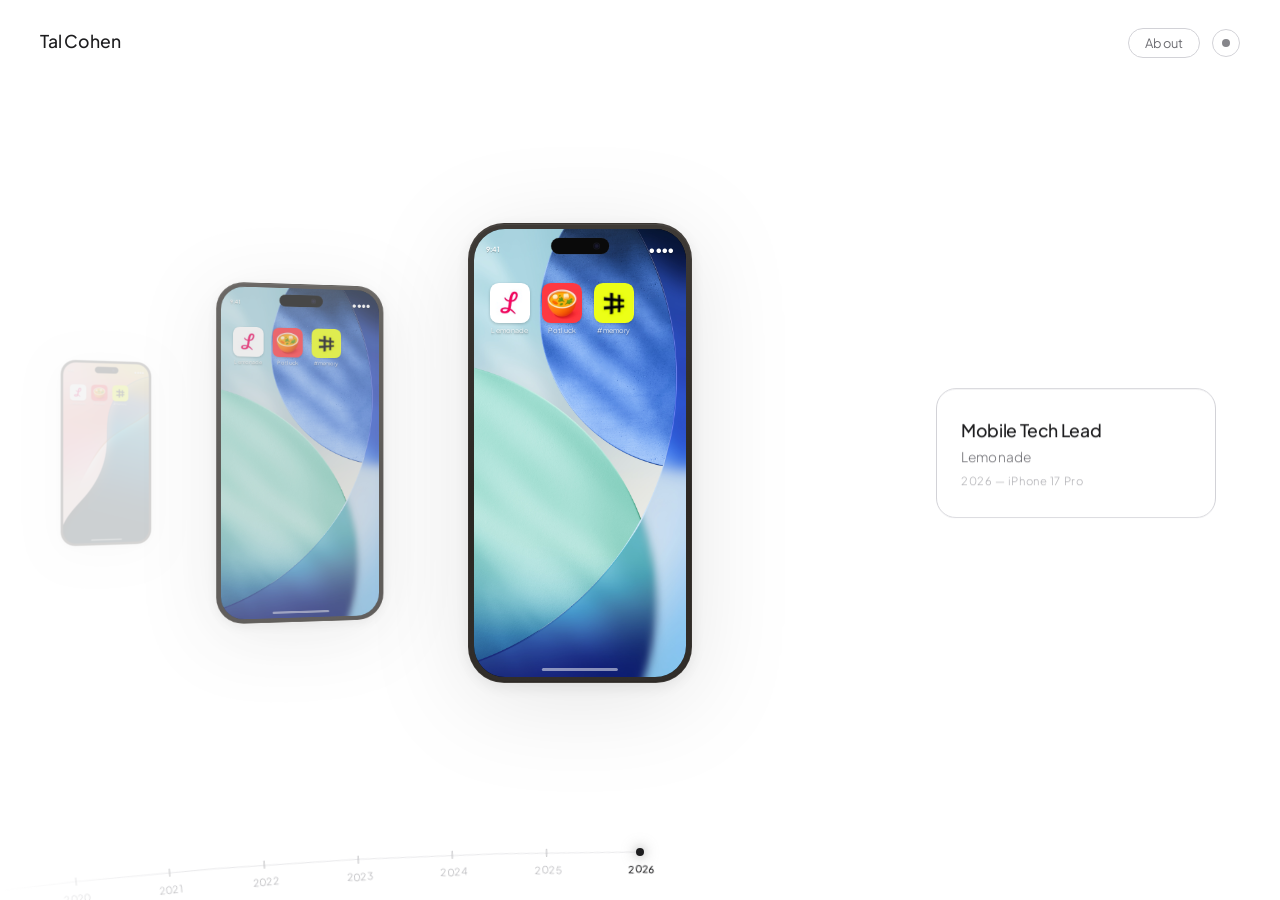
==== commit 598218d2: "Jony Ive-inspired redesign with accessibility improvements Monochrome palette, system font stack (SF" ====
--- a/index.html
+++ b/index.html
@@ -1,5 +1,5 @@
 <!DOCTYPE html>
-<html lang="en" data-theme="light">
+<html lang="en" data-theme="light" style="color-scheme: light dark">
 <head>
   <meta charset="UTF-8">
   <meta name="viewport" content="width=device-width, initial-scale=1.0, viewport-fit=cover">
@@ -9,44 +9,36 @@
   <meta property="og:description" content="8+ years of iOS development through every iPhone generation. From Houseparty to Lemonade.">
   <meta property="og:type" content="website">
   <meta property="og:url" content="https://talthent.github.io">
-  <meta name="theme-color" content="#ff355c">
+  <meta name="theme-color" content="#ffffff" id="themeColorMeta">
+  <link rel="icon" href="data:image/svg+xml,<svg xmlns='http://www.w3.org/2000/svg' viewBox='0 0 100 100'><text y='.9em' font-size='90'>📱</text></svg>">
   <link rel="preconnect" href="https://fonts.googleapis.com">
   <link rel="preconnect" href="https://fonts.gstatic.com" crossorigin>
-  <link href="https://fonts.googleapis.com/css2?family=Inter:wght@400;500;600;700&family=JetBrains+Mono:wght@400;500&display=swap" rel="stylesheet">
+  <link href="https://fonts.googleapis.com/css2?family=Plus+Jakarta+Sans:wght@200;300;400;500&display=swap" rel="stylesheet">
   <link rel="stylesheet" href="css/main.css">
   <link rel="stylesheet" href="css/devices.css">
   <link rel="stylesheet" href="css/carousel.css">
   <link rel="stylesheet" href="css/timeline.css">
 </head>
 <body>
+  <a href="#carousel" class="skip-link">Skip to content</a>
 
   <div class="app">
 
     <!-- Header -->
     <header class="header">
-      <div class="header-left">
-        <h1>Tal Cohen</h1>
-        <p class="subtitle">Mobile Tech Lead at <span>Lemonade</span></p>
-      </div>
-      <div class="header-right">
-        <a href="v1.html" class="classic-link">Classic CV</a>
-        <button class="about-btn" id="aboutBtn">About Me</button>
-        <button class="theme-toggle" id="themeToggle" aria-label="Toggle theme">
-          <span class="knob"></span>
-        </button>
+      <h1>Tal Cohen</h1>
+      <div class="header-actions">
+        <button class="about-btn" id="aboutBtn">About</button>
+        <button class="theme-toggle" id="themeToggle" aria-label="Toggle theme"></button>
       </div>
     </header>
 
     <!-- Main Stage -->
     <div class="stage">
-      <button class="nav-arrow nav-arrow--left" id="navLeft" aria-label="Previous year">&#8249;</button>
+      <div class="carousel" id="carousel" role="region" aria-label="Career timeline carousel"></div>
 
-      <div class="carousel" id="carousel"></div>
-
-      <button class="nav-arrow nav-arrow--right" id="navRight" aria-label="Next year">&#8250;</button>
-
-      <!-- Info below center phone -->
-      <div class="info-area" id="infoArea">
+      <!-- Info card — floating right -->
+      <div class="info-card" id="infoArea">
         <div class="info-role" id="infoRole"></div>
         <div class="info-company" id="infoCompany"></div>
         <div class="info-year-label" id="infoYear"></div>
@@ -62,7 +54,7 @@
   </div>
 
   <!-- About Overlay -->
-  <div class="about-overlay" id="aboutOverlay">
+  <div class="about-overlay" id="aboutOverlay" role="dialog" aria-modal="true" aria-label="About Me" aria-hidden="true">
     <button class="about-close" id="aboutClose" aria-label="Close">&times;</button>
     <div class="about-content" id="aboutContent"></div>
   </div>
--- a/css/main.css
+++ b/css/main.css
@@ -2,57 +2,42 @@
 *, *::before, *::after { margin: 0; padding: 0; box-sizing: border-box; }
 
 :root {
-  --font-sans: 'Inter', -apple-system, BlinkMacSystemFont, sans-serif;
-  --font-mono: 'JetBrains Mono', monospace;
-  --transition: 0.3s ease;
+  --font-body: -apple-system, BlinkMacSystemFont, "SF Pro Display", "SF Pro Text",
+               "Plus Jakarta Sans", "Helvetica Neue", Helvetica, Arial, sans-serif;
+  --transition: 0.4s cubic-bezier(0.4, 0, 0.2, 1);
+  --spring: 0.8s cubic-bezier(0.16, 1, 0.3, 1);
 }
 
 /* ── Light Theme ── */
 [data-theme="light"] {
-  --bg: #f5f5f7;
+  --bg: #ffffff;
   --bg-card: #ffffff;
-  --text: #1a1a1a;
-  --text-secondary: #555;
-  --text-muted: #999;
-  --accent: #ff355c;
-  --accent-soft: #ffe0e6;
-  --border: #e5e7eb;
-  --tag-bg: #fff0f3;
-  --tag-text: #ff355c;
-  --shadow: 0 2px 8px rgba(0,0,0,0.08);
-  --shadow-lg: 0 8px 32px rgba(0,0,0,0.12);
-  --toggle-bg: #e5e7eb;
-  --toggle-knob: #fff;
-  --toggle-icon: '\2600\FE0F';
-  --overlay-bg: rgba(255,255,255,0.92);
-  --timeline-bg: rgba(245,245,247,0.95);
-  --device-bezel: #1a1a1a;
-  --device-frame: linear-gradient(145deg, #e8e8e8, #c8c8c8);
-  --device-frame-flat: linear-gradient(145deg, #e0e0e0, #b8b8b8);
+  --text: #1d1d1f;
+  --text-secondary: #6e6e73;
+  --text-muted: #aeaeb2;
+  --border: #d2d2d7;
+  --tag-bg: #f5f5f7;
+  --tag-text: #1d1d1f;
+  --shadow: 0 1px 3px rgba(0,0,0,0.04);
+  --shadow-lg: 0 2px 12px rgba(0,0,0,0.06);
+  --overlay-bg: rgba(255,255,255,0.72);
+  --toggle-dot: #86868b;
 }
 
 /* ── Dark Theme ── */
 [data-theme="dark"] {
-  --bg: #0a0a0a;
-  --bg-card: #1a1a1a;
-  --text: #e5e5e5;
-  --text-secondary: #a3a3a3;
-  --text-muted: #666;
-  --accent: #ff6b85;
-  --accent-soft: #3d1520;
-  --border: #2a2a2a;
-  --tag-bg: #2d1018;
-  --tag-text: #ff99aa;
-  --shadow: 0 2px 8px rgba(0,0,0,0.3);
-  --shadow-lg: 0 8px 32px rgba(0,0,0,0.5);
-  --toggle-bg: #333;
-  --toggle-knob: #1a1a1a;
-  --toggle-icon: '\1F319';
-  --overlay-bg: rgba(10,10,10,0.92);
-  --timeline-bg: rgba(15,15,15,0.95);
-  --device-bezel: #000;
-  --device-frame: linear-gradient(145deg, #666, #444);
-  --device-frame-flat: linear-gradient(145deg, #5a5a5a, #3a3a3a);
+  --bg: #000000;
+  --bg-card: #1c1c1e;
+  --text: #f5f5f7;
+  --text-secondary: #a1a1a6;
+  --text-muted: #48484a;
+  --border: #38383a;
+  --tag-bg: #2c2c2e;
+  --tag-text: #f5f5f7;
+  --shadow: 0 1px 3px rgba(0,0,0,0.2);
+  --shadow-lg: 0 2px 12px rgba(0,0,0,0.3);
+  --overlay-bg: rgba(0,0,0,0.72);
+  --toggle-dot: #f5f5f7;
 }
 
 html {
@@ -62,15 +47,61 @@
 }
 
 body {
-  font-family: var(--font-sans);
+  font-family: var(--font-body);
   background: var(--bg);
   color: var(--text);
-  line-height: 1.6;
+  line-height: 1.5;
+  font-weight: 300;
+  letter-spacing: 0.01em;
   transition: background var(--transition), color var(--transition);
   -webkit-font-smoothing: antialiased;
+  -moz-osx-font-smoothing: grayscale;
   height: 100%;
   overflow: hidden;
-  user-select: none;
+}
+
+/* ── Skip Link ── */
+.skip-link {
+  position: absolute;
+  top: -100px;
+  left: 16px;
+  z-index: 200;
+  padding: 8px 16px;
+  background: var(--text);
+  color: var(--bg);
+  border-radius: 0 0 8px 8px;
+  font-size: 0.85rem;
+  font-weight: 400;
+  text-decoration: none;
+  transition: top 0.2s ease;
+}
+
+.skip-link:focus {
+  top: 0;
+}
+
+/* ── Entrance Animation ── */
+@keyframes fadeIn {
+  from { opacity: 0; }
+  to { opacity: 1; }
+}
+
+.app .header,
+.app .stage,
+.app .timeline {
+  opacity: 0;
+}
+
+.app.loaded .header {
+  animation: fadeIn 1s cubic-bezier(0.4, 0, 0.2, 1) forwards;
+}
+
+.app.loaded .stage {
+  animation: fadeIn 1.2s cubic-bezier(0.4, 0, 0.2, 1) 0.2s forwards;
+}
+
+.app.loaded .timeline {
+  animation: fadeIn 1s cubic-bezier(0.4, 0, 0.2, 1) 0.5s forwards;
 }
 
 /* ── Full Viewport Layout ── */
@@ -83,40 +114,30 @@
   overflow: hidden;
 }
 
+.app > * {
+  position: relative;
+  z-index: 1;
+}
+
 /* ── Header ── */
 .header {
   position: relative;
   z-index: 10;
-  padding: 20px 32px;
-  display: flex;
-  align-items: center;
+  padding: 28px 40px;
+  display: flex;
+  align-items: baseline;
   justify-content: space-between;
   flex-shrink: 0;
 }
 
-.header-left {
-  display: flex;
-  align-items: baseline;
-  gap: 16px;
-}
-
 .header h1 {
-  font-size: 1.5rem;
-  font-weight: 700;
-  letter-spacing: -0.03em;
-}
-
-.header .subtitle {
-  font-size: 0.9rem;
-  color: var(--text-secondary);
-}
-
-.header .subtitle span {
-  color: var(--accent);
+  font-size: 1.1rem;
   font-weight: 500;
-}
-
-.header-right {
+  letter-spacing: -0.01em;
+  color: var(--text);
+}
+
+.header-actions {
   display: flex;
   align-items: center;
   gap: 12px;
@@ -124,68 +145,65 @@
 
 /* ── Theme Toggle ── */
 .theme-toggle {
-  width: 48px;
-  height: 26px;
-  background: var(--toggle-bg);
+  width: 28px;
+  height: 28px;
+  border-radius: 50%;
   border: 1px solid var(--border);
-  border-radius: 13px;
+  background: transparent;
   cursor: pointer;
-  transition: background var(--transition), border-color var(--transition);
-  display: flex;
-  align-items: center;
-  padding: 2px;
-}
-
-.theme-toggle .knob {
-  width: 22px;
-  height: 22px;
-  background: var(--toggle-knob);
+  transition: border-color var(--transition);
+  position: relative;
+}
+
+.theme-toggle::after {
+  content: '';
+  position: absolute;
+  top: 50%;
+  left: 50%;
+  transform: translate(-50%, -50%);
+  width: 8px;
+  height: 8px;
   border-radius: 50%;
-  transition: transform var(--transition), background var(--transition);
-  display: flex;
-  align-items: center;
-  justify-content: center;
-  font-size: 12px;
-  box-shadow: 0 1px 3px rgba(0,0,0,0.15);
-}
-
-.theme-toggle .knob::after {
-  content: var(--toggle-icon);
-}
-
-[data-theme="dark"] .theme-toggle .knob {
-  transform: translateX(22px);
+  background: var(--toggle-dot);
+  transition: background var(--transition), box-shadow var(--transition);
+}
+
+[data-theme="dark"] .theme-toggle::after {
+  box-shadow: 0 0 6px rgba(245,245,247,0.3);
+}
+
+.theme-toggle:hover {
+  border-color: var(--text-secondary);
+}
+
+.theme-toggle:focus-visible {
+  outline: 2px solid var(--text);
+  outline-offset: 2px;
 }
 
 /* ── About Button ── */
 .about-btn {
-  padding: 6px 14px;
-  border-radius: 8px;
+  padding: 6px 16px;
+  border-radius: 980px;
   border: 1px solid var(--border);
-  background: var(--bg-card);
-  color: var(--text);
-  font-family: var(--font-sans);
+  background: transparent;
+  color: var(--text-secondary);
+  font-family: var(--font-body);
   font-size: 0.8rem;
-  font-weight: 500;
+  font-weight: 400;
+  letter-spacing: 0.01em;
   cursor: pointer;
-  transition: all var(--transition);
+  transition: border-color var(--transition), color var(--transition);
 }
 
 .about-btn:hover {
-  border-color: var(--accent);
-  color: var(--accent);
-}
-
-/* ── Classic CV Link ── */
-.classic-link {
-  font-size: 0.75rem;
-  color: var(--text-muted);
-  text-decoration: none;
-  transition: color var(--transition);
-}
-
-.classic-link:hover {
-  color: var(--accent);
+  border-color: var(--text-secondary);
+  color: var(--text);
+}
+
+.about-btn:focus-visible {
+  outline: 2px solid var(--text);
+  outline-offset: 2px;
 }
 
 /* ── Main Stage (carousel area) ── */
@@ -196,79 +214,55 @@
   justify-content: center;
   position: relative;
   min-height: 0;
-}
-
-/* ── Navigation Arrows ── */
-.nav-arrow {
+  padding-left: 0;
+  padding-right: 0;
+}
+
+/* ── Info Card — floating glass panel ── */
+.info-card {
   position: absolute;
+  right: 64px;
   top: 50%;
   transform: translateY(-50%);
-  z-index: 20;
-  width: 44px;
-  height: 44px;
-  border-radius: 50%;
+  z-index: 15;
+  max-width: 280px;
+  width: 280px;
+  padding: 28px 24px;
+  background: var(--overlay-bg);
+  backdrop-filter: blur(40px) saturate(180%);
+  -webkit-backdrop-filter: blur(40px) saturate(180%);
   border: 1px solid var(--border);
-  background: var(--bg-card);
-  color: var(--text);
-  font-size: 1.2rem;
-  cursor: pointer;
-  display: flex;
-  align-items: center;
-  justify-content: center;
-  transition: all var(--transition);
-  box-shadow: var(--shadow);
-}
-
-.nav-arrow:hover {
-  border-color: var(--accent);
-  color: var(--accent);
-  box-shadow: var(--shadow-lg);
-}
-
-.nav-arrow:active {
-  transform: translateY(-50%) scale(0.95);
-}
-
-.nav-arrow--left { left: 24px; }
-.nav-arrow--right { right: 24px; }
-
-/* ── Info Expand Area ── */
-.info-area {
-  position: absolute;
-  bottom: 20px;
-  left: 50%;
-  transform: translateX(-50%);
-  z-index: 15;
-  text-align: center;
-  max-width: 500px;
-  width: 90%;
+  border-radius: 20px;
+  transition: opacity 0.4s ease, background var(--transition), border-color var(--transition);
 }
 
 .info-role {
-  font-size: 1rem;
-  font-weight: 600;
-  color: var(--text);
-  margin-bottom: 2px;
+  font-size: 1.1rem;
+  font-weight: 500;
+  letter-spacing: -0.02em;
+  color: var(--text);
+  margin-bottom: 4px;
   transition: color var(--transition);
 }
 
 .info-company {
   font-size: 0.85rem;
-  color: var(--accent);
-  font-weight: 500;
+  color: var(--text-secondary);
+  font-weight: 300;
   margin-bottom: 4px;
 }
 
 .info-year-label {
-  font-size: 0.75rem;
+  font-size: 0.7rem;
   color: var(--text-muted);
-  font-family: var(--font-mono);
+  font-weight: 300;
+  letter-spacing: 0.05em;
 }
 
 .info-details {
   max-height: 0;
   overflow: hidden;
-  transition: max-height 0.4s ease, opacity 0.3s ease;
+  transition: max-height 0.5s cubic-bezier(0.16, 1, 0.3, 1), opacity 0.4s ease;
   opacity: 0;
 }
 
@@ -279,24 +273,29 @@
 
 .info-details ul {
   list-style: none;
-  margin-top: 10px;
-  text-align: left;
+  margin-top: 12px;
 }
 
 .info-details ul li {
-  font-size: 0.85rem;
-  color: var(--text-secondary);
-  padding: 3px 0;
-  padding-left: 18px;
-  position: relative;
+  font-size: 0.82rem;
+  color: var(--text-secondary);
+  padding: 4px 0;
+  padding-left: 16px;
+  position: relative;
+  font-weight: 300;
+  line-height: 1.5;
 }
 
 .info-details ul li::before {
-  content: '\2192';
+  content: '';
   position: absolute;
   left: 0;
-  color: var(--accent);
-  font-size: 0.8rem;
+  top: 50%;
+  transform: translateY(-50%);
+  width: 3px;
+  height: 3px;
+  border-radius: 50%;
+  background: var(--text-muted);
 }
 
 /* ── About Overlay ── */
@@ -305,14 +304,14 @@
   inset: 0;
   z-index: 100;
   background: var(--overlay-bg);
-  backdrop-filter: blur(20px);
-  -webkit-backdrop-filter: blur(20px);
+  backdrop-filter: blur(40px) saturate(180%);
+  -webkit-backdrop-filter: blur(40px) saturate(180%);
   display: flex;
   align-items: center;
   justify-content: center;
   opacity: 0;
   pointer-events: none;
-  transition: opacity 0.3s ease;
+  transition: opacity 0.4s cubic-bezier(0.4, 0, 0.2, 1);
 }
 
 .about-overlay.visible {
@@ -321,57 +320,75 @@
 }
 
 .about-content {
-  max-width: 600px;
+  max-width: 520px;
   width: 90%;
   max-height: 80vh;
   overflow-y: auto;
-  padding: 40px;
+  overscroll-behavior: contain;
+  padding: 48px;
 }
 
 .about-close {
   position: absolute;
-  top: 24px;
-  right: 24px;
-  width: 36px;
-  height: 36px;
+  top: 28px;
+  right: 28px;
+  width: 32px;
+  height: 32px;
   border-radius: 50%;
   border: 1px solid var(--border);
-  background: var(--bg-card);
-  color: var(--text);
-  font-size: 1.1rem;
+  background: transparent;
+  color: var(--text-secondary);
+  font-size: 1rem;
   cursor: pointer;
   display: flex;
   align-items: center;
   justify-content: center;
-  transition: all var(--transition);
+  transition: border-color var(--transition), color var(--transition);
 }
 
 .about-close:hover {
-  border-color: var(--accent);
-  color: var(--accent);
+  border-color: var(--text-secondary);
+  color: var(--text);
+}
+
+.about-close:focus-visible {
+  outline: 2px solid var(--text);
+  outline-offset: 2px;
 }
 
 .about-section {
-  margin-bottom: 28px;
+  margin-bottom: 32px;
 }
 
 .about-section-title {
-  font-size: 0.7rem;
-  font-weight: 600;
+  font-size: 0.65rem;
+  font-weight: 500;
   text-transform: uppercase;
-  letter-spacing: 0.1em;
-  color: var(--accent);
-  margin-bottom: 12px;
+  letter-spacing: 0.12em;
+  color: var(--text-muted);
+  margin-bottom: 16px;
 }
 
 .about-text {
   font-size: 0.9rem;
   color: var(--text-secondary);
   line-height: 1.7;
+  font-weight: 300;
 }
 
 .about-text p + p {
-  margin-top: 10px;
+  margin-top: 12px;
+}
+
+.about-skills-category {
+  margin-bottom: 12px;
+}
+
+.about-skills-label {
+  font-size: 0.72rem;
+  font-weight: 500;
+  color: var(--text-muted);
+  margin-bottom: 6px;
 }
 
 .tags {
@@ -381,13 +398,14 @@
 }
 
 .tag {
-  font-size: 0.75rem;
-  font-weight: 500;
-  padding: 3px 9px;
-  border-radius: 6px;
+  font-size: 0.72rem;
+  font-weight: 400;
+  padding: 4px 12px;
+  border-radius: 980px;
   background: var(--tag-bg);
   color: var(--tag-text);
-  transition: background var(--transition), color var(--transition);
+  border: 1px solid var(--border);
+  transition: background var(--transition), color var(--transition), border-color var(--transition);
   white-space: nowrap;
 }
 
@@ -398,58 +416,78 @@
 .about-interests li {
   font-size: 0.88rem;
   color: var(--text-secondary);
-  padding: 3px 0;
+  font-weight: 300;
+  padding: 4px 0;
   display: flex;
   align-items: center;
   gap: 8px;
 }
 
 .about-contact a {
-  color: var(--accent);
+  color: var(--text);
   text-decoration: none;
   font-size: 0.88rem;
+  font-weight: 400;
+  transition: color var(--transition);
 }
 
 .about-contact a:hover {
-  opacity: 0.7;
+  color: var(--text-secondary);
 }
 
 .about-contact p {
   font-size: 0.88rem;
   color: var(--text-secondary);
+  font-weight: 300;
   margin-bottom: 4px;
 }
 
 /* ── Print ── */
 @media print {
-  .theme-toggle, .nav-arrow, .about-btn, .classic-link { display: none; }
+  .theme-toggle, .about-btn { display: none; }
   body { background: #fff; color: #000; }
 }
 
 /* ── Mobile ── */
 @media (max-width: 768px) {
   .header {
-    padding: 12px 16px;
+    padding: 16px 20px;
   }
 
   .header h1 {
-    font-size: 1.2rem;
+    font-size: 0.95rem;
   }
 
-  .header .subtitle {
-    display: none;
+  .info-card {
+    right: auto;
+    left: 50%;
+    top: auto;
+    bottom: 16px;
+    transform: translateX(-50%);
+    width: 90%;
+    max-width: 320px;
+    padding: 20px;
+    border-radius: 16px;
   }
-
-  .nav-arrow {
-    width: 36px;
-    height: 36px;
-    font-size: 1rem;
+}
+
+/* ── Reduced Motion ── */
+@media (prefers-reduced-motion: reduce) {
+  *, *::before, *::after {
+    animation-duration: 0.01ms !important;
+    animation-iteration-count: 1 !important;
+    transition-duration: 0.01ms !important;
+    scroll-behavior: auto !important;
   }
-
-  .nav-arrow--left { left: 8px; }
-  .nav-arrow--right { right: 8px; }
-
-  .info-area {
-    bottom: 140px;
-  }
-}
+}
+
+/* ── Touch ── */
+button, a, .timeline, .carousel__item {
+  touch-action: manipulation;
+}
+
+/* ── User Select ── */
+.stage, .carousel, .timeline {
+  user-select: none;
+  -webkit-user-select: none;
+}
--- a/css/devices.css
+++ b/css/devices.css
@@ -6,12 +6,14 @@
 .device {
   position: relative;
   flex-shrink: 0;
+  filter:
+    drop-shadow(0 4px 8px rgba(0,0,0,0.08))
+    drop-shadow(0 16px 48px rgba(0,0,0,0.1));
 }
 
 .device__frame {
   position: relative;
   overflow: hidden;
-  box-shadow: 0 8px 40px rgba(0,0,0,0.25), inset 0 0 0 1px rgba(255,255,255,0.15);
 }
 
 .device__screen {
@@ -61,8 +63,8 @@
   flex: 1;
   display: grid;
   grid-template-columns: repeat(4, 1fr);
-  gap: 10px;
-  padding: 16px 12px;
+  gap: 12px;
+  padding: 20px 16px;
   align-content: start;
   justify-items: center;
 }
@@ -75,15 +77,15 @@
 }
 
 .device__app-icon {
-  width: 32px;
-  height: 32px;
+  width: 40px;
+  height: 40px;
   border-radius: 22%;
   object-fit: cover;
   box-shadow: 0 1px 3px rgba(0,0,0,0.2);
 }
 
 .device__app-label {
-  font-size: 6px;
+  font-size: 7px;
   color: #fff;
   text-shadow: 0 0.5px 2px rgba(0,0,0,0.5);
   text-align: center;
@@ -110,53 +112,92 @@
   z-index: 3;
 }
 
+/* ── Side Buttons ── */
+.device__side-btn {
+  position: absolute;
+  z-index: 6;
+  border-radius: 2px;
+}
+
+.device__side-btn--power {
+  right: -3px;
+  width: 3px;
+}
+
+.device__side-btn--vol-up,
+.device__side-btn--vol-down {
+  left: -3px;
+  width: 3px;
+}
+
+.device__side-btn--silent {
+  left: -3px;
+  width: 3px;
+  height: 10px;
+  border-radius: 1px;
+}
+
 /* ══════════════════════════════════════════
    Era 1: Classic (2014-2016)
    iPhone 6, 6s, 7 — rounded, home button
    ══════════════════════════════════════════ */
 
 .device--classic .device__frame {
-  width: 170px;
-  height: 340px;
-  border-radius: 34px;
-  background: var(--device-frame);
-  border: 2px solid rgba(0,0,0,0.15);
+  width: 210px;
+  height: 420px;
+  border-radius: 42px;
+  background: linear-gradient(180deg, #2a2a2a 0%, #1e1e1e 50%, #181818 100%);
+  border: 1px solid rgba(255,255,255,0.06);
+  box-shadow:
+    inset 0 1px 0 rgba(255,255,255,0.06),
+    inset 0 -1px 0 rgba(0,0,0,0.15);
+}
+
+[data-theme="dark"] .device--classic .device__frame {
+  background: linear-gradient(180deg, #e8e8e8 0%, #d8d8d8 50%, #ccc 100%);
+  border-color: rgba(255,255,255,0.3);
+  box-shadow:
+    inset 0 1px 0 rgba(255,255,255,0.4),
+    inset 0 -1px 0 rgba(0,0,0,0.06);
 }
 
 .device--classic .device__screen {
-  top: 56px;
-  left: 10px;
-  right: 10px;
-  bottom: 56px;
+  top: 70px;
+  left: 12px;
+  right: 12px;
+  bottom: 70px;
   border-radius: 3px;
   background: #000;
-}
-
-/* Top bezel: speaker + camera */
+  box-shadow: inset 0 0 3px rgba(0,0,0,0.5);
+}
+
+/* Speaker grille */
 .device--classic .device__frame::before {
   content: '';
   position: absolute;
   top: 24px;
   left: 50%;
   transform: translateX(-50%);
-  width: 32px;
+  width: 30px;
   height: 4px;
   border-radius: 2px;
-  background: rgba(0,0,0,0.4);
+  background: linear-gradient(180deg, rgba(0,0,0,0.6), rgba(0,0,0,0.4));
+  box-shadow: inset 0 1px 1px rgba(0,0,0,0.3);
   z-index: 5;
 }
 
-/* Camera dot */
+/* Front camera */
 .device--classic .device__frame::after {
   content: '';
   position: absolute;
-  top: 18px;
+  top: 19px;
   left: 50%;
-  transform: translateX(-50%) translateX(-28px);
+  transform: translateX(-50%) translateX(-26px);
   width: 6px;
   height: 6px;
   border-radius: 50%;
-  background: rgba(0,0,0,0.3);
+  background: radial-gradient(circle, #2a2a3a 40%, #1a1a2a 60%, rgba(0,0,0,0.4) 100%);
+  box-shadow: 0 0 0 1px rgba(0,0,0,0.3);
   z-index: 5;
 }
 
@@ -169,22 +210,76 @@
   width: 32px;
   height: 32px;
   border-radius: 50%;
-  border: 2px solid rgba(0,0,0,0.2);
-  background: var(--device-frame);
+  border: 1.5px solid rgba(255,255,255,0.1);
+  background: linear-gradient(180deg, #222, #1a1a1a);
+  box-shadow:
+    0 1px 2px rgba(0,0,0,0.3),
+    inset 0 1px 1px rgba(255,255,255,0.08);
   z-index: 5;
 }
 
-/* Touch ID ring inside home button */
+[data-theme="dark"] .device--classic .device__home-btn {
+  border-color: rgba(0,0,0,0.15);
+  background: linear-gradient(180deg, #d0d0d0, #b8b8b8);
+  box-shadow:
+    0 1px 2px rgba(0,0,0,0.1),
+    inset 0 1px 1px rgba(255,255,255,0.5);
+}
+
+/* Touch ID ring */
 .device--classic .device__home-btn::after {
   content: '';
   position: absolute;
   top: 50%;
   left: 50%;
   transform: translate(-50%, -50%);
-  width: 24px;
-  height: 24px;
+  width: 22px;
+  height: 22px;
   border-radius: 4px;
-  border: 1px solid rgba(0,0,0,0.15);
+  border: 1px solid rgba(255,255,255,0.08);
+  box-shadow: inset 0 0 1px rgba(0,0,0,0.2);
+}
+
+[data-theme="dark"] .device--classic .device__home-btn::after {
+  border-color: rgba(0,0,0,0.12);
+}
+
+/* Side buttons — classic */
+.device--classic .device__side-btn--power {
+  right: -2px;
+  top: 80px;
+  height: 28px;
+  background: linear-gradient(90deg, #222, #333);
+}
+
+.device--classic .device__side-btn--vol-up {
+  left: -2px;
+  top: 76px;
+  height: 22px;
+  background: linear-gradient(270deg, #222, #333);
+}
+
+.device--classic .device__side-btn--vol-down {
+  left: -2px;
+  top: 104px;
+  height: 22px;
+  background: linear-gradient(270deg, #222, #333);
+}
+
+.device--classic .device__side-btn--silent {
+  left: -2px;
+  top: 56px;
+  background: linear-gradient(270deg, #222, #333);
+}
+
+[data-theme="dark"] .device--classic .device__side-btn--power {
+  background: linear-gradient(90deg, #bbb, #d0d0d0);
+}
+
+[data-theme="dark"] .device--classic .device__side-btn--vol-up,
+[data-theme="dark"] .device--classic .device__side-btn--vol-down,
+[data-theme="dark"] .device--classic .device__side-btn--silent {
+  background: linear-gradient(270deg, #bbb, #d0d0d0);
 }
 
 .device--classic .device__statusbar {
@@ -198,34 +293,42 @@
 }
 
 .device--classic .device__app-icon {
-  width: 40px;
-  height: 40px;
-}
-
-.device--classic .device__dock {
-  height: 50px;
+  width: 44px;
+  height: 44px;
 }
 
 /* ══════════════════════════════════════════
    Era 2: Notch (2017-2019)
-   iPhone X, XS, 11 — notch, edge-to-edge
+   iPhone X, XS, 11 Pro — notch, edge-to-edge
    ══════════════════════════════════════════ */
 
 .device--notch .device__frame {
-  width: 180px;
-  height: 370px;
-  border-radius: 38px;
-  background: var(--device-frame);
-  border: 2px solid rgba(0,0,0,0.15);
+  width: 224px;
+  height: 460px;
+  border-radius: 48px;
+  background: linear-gradient(180deg, #2a2a2a 0%, #1e1e1e 50%, #181818 100%);
+  border: 1px solid rgba(255,255,255,0.06);
+  box-shadow:
+    inset 0 1px 0 rgba(255,255,255,0.06),
+    inset 0 -1px 0 rgba(0,0,0,0.15);
+}
+
+[data-theme="dark"] .device--notch .device__frame {
+  background: linear-gradient(180deg, #e0e0e0 0%, #d0d0d0 50%, #c4c4c4 100%);
+  border-color: rgba(255,255,255,0.3);
+  box-shadow:
+    inset 0 1px 0 rgba(255,255,255,0.4),
+    inset 0 -1px 0 rgba(0,0,0,0.06);
 }
 
 .device--notch .device__screen {
-  top: 5px;
-  left: 5px;
-  right: 5px;
-  bottom: 5px;
-  border-radius: 32px;
+  top: 6px;
+  left: 6px;
+  right: 6px;
+  bottom: 6px;
+  border-radius: 42px;
   background: #000;
+  box-shadow: inset 0 0 2px rgba(0,0,0,0.4);
 }
 
 /* Notch */
@@ -236,9 +339,59 @@
   transform: translateX(-50%);
   width: 42%;
   height: 22px;
-  background: var(--device-bezel);
+  background: #0a0a0a;
   border-radius: 0 0 14px 14px;
   z-index: 5;
+}
+
+.device--notch .device__notch::after {
+  content: '';
+  position: absolute;
+  top: 6px;
+  right: 18px;
+  width: 5px;
+  height: 5px;
+  border-radius: 50%;
+  background: radial-gradient(circle, #1a1a2e 30%, #0d0d1a 70%);
+  box-shadow: 0 0 0 1px rgba(40,40,60,0.5);
+}
+
+/* Side buttons — notch */
+.device--notch .device__side-btn--power {
+  right: -2px;
+  top: 100px;
+  height: 36px;
+  background: linear-gradient(90deg, #222, #333);
+}
+
+.device--notch .device__side-btn--vol-up {
+  left: -2px;
+  top: 90px;
+  height: 24px;
+  background: linear-gradient(270deg, #222, #333);
+}
+
+.device--notch .device__side-btn--vol-down {
+  left: -2px;
+  top: 120px;
+  height: 24px;
+  background: linear-gradient(270deg, #222, #333);
+}
+
+.device--notch .device__side-btn--silent {
+  left: -2px;
+  top: 70px;
+  background: linear-gradient(270deg, #222, #333);
+}
+
+[data-theme="dark"] .device--notch .device__side-btn--power {
+  background: linear-gradient(90deg, #bbb, #d0d0d0);
+}
+
+[data-theme="dark"] .device--notch .device__side-btn--vol-up,
+[data-theme="dark"] .device--notch .device__side-btn--vol-down,
+[data-theme="dark"] .device--notch .device__side-btn--silent {
+  background: linear-gradient(270deg, #bbb, #d0d0d0);
 }
 
 .device--notch .device__statusbar {
@@ -249,27 +402,39 @@
 
 /* ══════════════════════════════════════════
    Era 3: Flat (2020-2021)
-   iPhone 12, 13 — flat edges, notch
+   iPhone 12/13 Pro — flat edges
    ══════════════════════════════════════════ */
 
 .device--flat .device__frame {
-  width: 180px;
-  height: 370px;
-  border-radius: 28px;
-  background: var(--device-frame-flat);
-  border: 2px solid rgba(0,0,0,0.2);
+  width: 224px;
+  height: 460px;
+  border-radius: 36px;
+  background: linear-gradient(180deg, #262626 0%, #1a1a1a 50%, #141414 100%);
+  border: 1px solid rgba(255,255,255,0.04);
+  box-shadow:
+    inset 0 1px 0 rgba(255,255,255,0.05),
+    inset 0 -1px 0 rgba(0,0,0,0.2);
+}
+
+[data-theme="dark"] .device--flat .device__frame {
+  background: linear-gradient(180deg, #ddd 0%, #ccc 50%, #c0c0c0 100%);
+  border-color: rgba(255,255,255,0.3);
+  box-shadow:
+    inset 0 1px 0 rgba(255,255,255,0.4),
+    inset 0 -1px 0 rgba(0,0,0,0.06);
 }
 
 .device--flat .device__screen {
-  top: 4px;
-  left: 4px;
-  right: 4px;
-  bottom: 4px;
-  border-radius: 24px;
+  top: 5px;
+  left: 5px;
+  right: 5px;
+  bottom: 5px;
+  border-radius: 31px;
   background: #000;
-}
-
-/* Notch (smaller on flat era — 13 Pro shrunk it) */
+  box-shadow: inset 0 0 2px rgba(0,0,0,0.4);
+}
+
+/* Notch (smaller — 13 Pro) */
 .device--flat .device__notch {
   position: absolute;
   top: 4px;
@@ -277,9 +442,66 @@
   transform: translateX(-50%);
   width: 34%;
   height: 20px;
-  background: var(--device-bezel);
+  background: #0a0a0a;
   border-radius: 0 0 12px 12px;
   z-index: 5;
+}
+
+.device--flat .device__notch::after {
+  content: '';
+  position: absolute;
+  top: 5px;
+  right: 14px;
+  width: 4px;
+  height: 4px;
+  border-radius: 50%;
+  background: radial-gradient(circle, #1a1a2e 30%, #0d0d1a 70%);
+  box-shadow: 0 0 0 1px rgba(40,40,60,0.5);
+}
+
+/* Side buttons — flat */
+.device--flat .device__side-btn--power {
+  right: -3px;
+  top: 100px;
+  height: 36px;
+  width: 3px;
+  border-radius: 0 2px 2px 0;
+  background: linear-gradient(90deg, #1a1a1a, #2a2a2a, #1a1a1a);
+}
+
+.device--flat .device__side-btn--vol-up {
+  left: -3px;
+  top: 90px;
+  height: 24px;
+  width: 3px;
+  border-radius: 2px 0 0 2px;
+  background: linear-gradient(270deg, #1a1a1a, #2a2a2a, #1a1a1a);
+}
+
+.device--flat .device__side-btn--vol-down {
+  left: -3px;
+  top: 120px;
+  height: 24px;
+  width: 3px;
+  border-radius: 2px 0 0 2px;
+  background: linear-gradient(270deg, #1a1a1a, #2a2a2a, #1a1a1a);
+}
+
+.device--flat .device__side-btn--silent {
+  left: -3px;
+  top: 70px;
+  border-radius: 2px 0 0 2px;
+  background: linear-gradient(270deg, #1a1a1a, #2a2a2a, #1a1a1a);
+}
+
+[data-theme="dark"] .device--flat .device__side-btn--power {
+  background: linear-gradient(90deg, #bbb, #d5d5d5, #bbb);
+}
+
+[data-theme="dark"] .device--flat .device__side-btn--vol-up,
+[data-theme="dark"] .device--flat .device__side-btn--vol-down,
+[data-theme="dark"] .device--flat .device__side-btn--silent {
+  background: linear-gradient(270deg, #bbb, #d5d5d5, #bbb);
 }
 
 .device--flat .device__statusbar {
@@ -294,20 +516,32 @@
    ══════════════════════════════════════════ */
 
 .device--island .device__frame {
-  width: 180px;
-  height: 370px;
-  border-radius: 28px;
-  background: var(--device-frame-flat);
-  border: 2px solid rgba(0,0,0,0.2);
+  width: 224px;
+  height: 460px;
+  border-radius: 36px;
+  background: linear-gradient(180deg, #262626 0%, #1a1a1a 50%, #141414 100%);
+  border: 1px solid rgba(255,255,255,0.04);
+  box-shadow:
+    inset 0 1px 0 rgba(255,255,255,0.05),
+    inset 0 -1px 0 rgba(0,0,0,0.2);
+}
+
+[data-theme="dark"] .device--island .device__frame {
+  background: linear-gradient(180deg, #ddd 0%, #ccc 50%, #c0c0c0 100%);
+  border-color: rgba(255,255,255,0.3);
+  box-shadow:
+    inset 0 1px 0 rgba(255,255,255,0.4),
+    inset 0 -1px 0 rgba(0,0,0,0.06);
 }
 
 .device--island .device__screen {
-  top: 4px;
-  left: 4px;
-  right: 4px;
-  bottom: 4px;
-  border-radius: 24px;
+  top: 5px;
+  left: 5px;
+  right: 5px;
+  bottom: 5px;
+  border-radius: 31px;
   background: #000;
+  box-shadow: inset 0 0 2px rgba(0,0,0,0.4);
 }
 
 /* Dynamic Island pill */
@@ -318,9 +552,74 @@
   transform: translateX(-50%);
   width: 26%;
   height: 16px;
-  background: var(--device-bezel);
+  background: #0a0a0a;
   border-radius: 50px;
   z-index: 5;
+  box-shadow: 0 0 0 0.5px rgba(60,60,60,0.3);
+}
+
+.device--island .device__island::after {
+  content: '';
+  position: absolute;
+  top: 50%;
+  right: 10px;
+  transform: translateY(-50%);
+  width: 5px;
+  height: 5px;
+  border-radius: 50%;
+  background: radial-gradient(circle, #1a1a2e 30%, #0d0d1a 70%);
+  box-shadow: 0 0 0 1px rgba(40,40,60,0.4);
+}
+
+/* Side buttons — island */
+.device--island .device__side-btn--power {
+  right: -3px;
+  top: 100px;
+  height: 36px;
+  width: 3px;
+  border-radius: 0 2px 2px 0;
+  background: linear-gradient(90deg, #1a1a1a, #2a2a2a, #1a1a1a);
+}
+
+.device--island .device__side-btn--vol-up {
+  left: -3px;
+  top: 90px;
+  height: 24px;
+  width: 3px;
+  border-radius: 2px 0 0 2px;
+  background: linear-gradient(270deg, #1a1a1a, #2a2a2a, #1a1a1a);
+}
+
+.device--island .device__side-btn--vol-down {
+  left: -3px;
+  top: 120px;
+  height: 24px;
+  width: 3px;
+  border-radius: 2px 0 0 2px;
+  background: linear-gradient(270deg, #1a1a1a, #2a2a2a, #1a1a1a);
+}
+
+.device--island .device__side-btn--silent {
+  left: -3px;
+  top: 70px;
+  border-radius: 2px 0 0 2px;
+  background: linear-gradient(270deg, #1a1a1a, #2a2a2a, #1a1a1a);
+}
+
+[data-theme="dark"] .device--island .device__side-btn--power {
+  background: linear-gradient(90deg, #bbb, #d5d5d5, #bbb);
+}
+
+[data-theme="dark"] .device--island .device__side-btn--vol-up,
+[data-theme="dark"] .device--island .device__side-btn--vol-down,
+[data-theme="dark"] .device--island .device__side-btn--silent {
+  background: linear-gradient(270deg, #bbb, #d5d5d5, #bbb);
+}
+
+/* Action button (replaces silent switch on 15 Pro+) */
+.device--island.device--titanium .device__side-btn--silent {
+  height: 12px;
+  border-radius: 2px 0 0 2px;
 }
 
 .device--island .device__statusbar {
@@ -333,40 +632,88 @@
    Pro Materials: Stainless Steel & Titanium
    ══════════════════════════════════════════ */
 
-/* Stainless steel — polished, mirror-like chrome (11 Pro – 14 Pro) */
+/* Stainless steel — polished black (light) / polished silver (dark) */
+/* Light theme: glossy space black */
 .device--steel .device__frame {
-  background: linear-gradient(145deg, #f0f0f0, #c0c0c0, #e8e8e8) !important;
-  border-color: rgba(255,255,255,0.4) !important;
-  box-shadow:
-    0 8px 40px rgba(0,0,0,0.25),
-    inset 0 0 0 1px rgba(255,255,255,0.5),
-    inset 0 1px 0 rgba(255,255,255,0.8);
-}
-
+  background: linear-gradient(160deg,
+    #3a3a3a 0%, #222 15%, #444 30%, #1a1a1a 50%,
+    #333 70%, #252525 85%, #3a3a3a 100%) !important;
+  border-color: rgba(255,255,255,0.06) !important;
+  box-shadow:
+    inset 0 1px 0 rgba(255,255,255,0.1),
+    inset 0 -1px 0 rgba(0,0,0,0.15) !important;
+}
+
+.device--steel .device__side-btn--power {
+  background: linear-gradient(90deg, #222, #3a3a3a, #222) !important;
+}
+
+.device--steel .device__side-btn--vol-up,
+.device--steel .device__side-btn--vol-down,
+.device--steel .device__side-btn--silent {
+  background: linear-gradient(270deg, #222, #3a3a3a, #222) !important;
+}
+
+/* Dark theme: polished silver steel */
 [data-theme="dark"] .device--steel .device__frame {
-  background: linear-gradient(145deg, #888, #555, #777) !important;
-  border-color: rgba(255,255,255,0.2) !important;
-  box-shadow:
-    0 8px 40px rgba(0,0,0,0.4),
-    inset 0 0 0 1px rgba(255,255,255,0.25),
-    inset 0 1px 0 rgba(255,255,255,0.3);
-}
-
-/* Titanium — brushed, matte, warmer tone (15 Pro+) */
+  background: linear-gradient(160deg,
+    #eee 0%, #d8d8d8 15%, #f4f4f4 30%, #ccc 50%,
+    #e0e0e0 70%, #d0d0d0 85%, #e8e8e8 100%) !important;
+  border-color: rgba(255,255,255,0.3) !important;
+  box-shadow:
+    inset 0 1px 0 rgba(255,255,255,0.5),
+    inset 0 -1px 0 rgba(0,0,0,0.04) !important;
+}
+
+[data-theme="dark"] .device--steel .device__side-btn--power {
+  background: linear-gradient(90deg, #ccc, #eee, #ccc) !important;
+}
+
+[data-theme="dark"] .device--steel .device__side-btn--vol-up,
+[data-theme="dark"] .device--steel .device__side-btn--vol-down,
+[data-theme="dark"] .device--steel .device__side-btn--silent {
+  background: linear-gradient(270deg, #ccc, #eee, #ccc) !important;
+}
+
+/* Titanium — brushed dark (light) / brushed natural (dark) */
+/* Light theme: dark titanium */
 .device--titanium .device__frame {
-  background: linear-gradient(145deg, #d6d1ca, #bab4ac, #c8c2ba) !important;
-  border-color: rgba(180,170,160,0.4) !important;
-  box-shadow:
-    0 8px 40px rgba(0,0,0,0.2),
-    inset 0 0 0 1px rgba(255,255,255,0.2);
-}
-
+  background: linear-gradient(180deg,
+    #3e3a36 0%, #34302c 30%, #2a2622 60%, #322e2a 100%) !important;
+  border-color: rgba(255,255,255,0.04) !important;
+  box-shadow:
+    inset 0 1px 0 rgba(255,255,255,0.06),
+    inset 0 -1px 0 rgba(0,0,0,0.1) !important;
+}
+
+.device--titanium .device__side-btn--power {
+  background: linear-gradient(90deg, #2a2622, #3e3a36, #2a2622) !important;
+}
+
+.device--titanium .device__side-btn--vol-up,
+.device--titanium .device__side-btn--vol-down,
+.device--titanium .device__side-btn--silent {
+  background: linear-gradient(270deg, #2a2622, #3e3a36, #2a2622) !important;
+}
+
+/* Dark theme: natural titanium */
 [data-theme="dark"] .device--titanium .device__frame {
-  background: linear-gradient(145deg, #5a5550, #3e3a36, #4d4843) !important;
-  border-color: rgba(255,255,255,0.1) !important;
-  box-shadow:
-    0 8px 40px rgba(0,0,0,0.4),
-    inset 0 0 0 1px rgba(255,255,255,0.08);
+  background: linear-gradient(180deg,
+    #d2cdc6 0%, #c4bfb7 30%, #b8b3ab 60%, #c0bbb3 100%) !important;
+  border-color: rgba(180,170,160,0.2) !important;
+  box-shadow:
+    inset 0 1px 0 rgba(255,255,255,0.2),
+    inset 0 -1px 0 rgba(0,0,0,0.04) !important;
+}
+
+[data-theme="dark"] .device--titanium .device__side-btn--power {
+  background: linear-gradient(90deg, #b0a89e, #c8c0b6, #b0a89e) !important;
+}
+
+[data-theme="dark"] .device--titanium .device__side-btn--vol-up,
+[data-theme="dark"] .device--titanium .device__side-btn--vol-down,
+[data-theme="dark"] .device--titanium .device__side-btn--silent {
+  background: linear-gradient(270deg, #b0a89e, #c8c0b6, #b0a89e) !important;
 }
 
 /* ══════════════════════════════════════════
@@ -427,4 +774,10 @@
     gap: 6px;
     padding: 10px 6px;
   }
-}
+  .device__side-btn--power,
+  .device__side-btn--vol-up,
+  .device__side-btn--vol-down,
+  .device__side-btn--silent {
+    display: none;
+  }
+}
--- a/css/carousel.css
+++ b/css/carousel.css
@@ -9,15 +9,16 @@
   display: flex;
   align-items: center;
   justify-content: center;
-  perspective: 1200px;
+  perspective: 1600px;
   perspective-origin: center center;
 }
 
 .carousel__track {
   position: relative;
   transform-style: preserve-3d;
-  width: 180px;
-  height: 400px;
+  width: 224px;
+  height: 480px;
+  margin-left: -120px;
   display: flex;
   align-items: center;
   justify-content: center;
@@ -25,8 +26,9 @@
 
 .carousel__item {
   position: absolute;
-  transition: transform 0.6s cubic-bezier(0.25, 0.1, 0.25, 1),
-              opacity 0.6s cubic-bezier(0.25, 0.1, 0.25, 1);
+  transition: transform 0.8s cubic-bezier(0.16, 1, 0.3, 1),
+              opacity 0.8s cubic-bezier(0.16, 1, 0.3, 1),
+              filter 0.8s cubic-bezier(0.16, 1, 0.3, 1);
   will-change: transform, opacity;
   cursor: pointer;
 }
@@ -44,13 +46,13 @@
 .carousel__item[data-pos="1"],
 .carousel__item[data-pos="-1"] {
   z-index: 3;
-  filter: brightness(0.85);
+  filter: brightness(0.9) blur(0.5px);
 }
 
 .carousel__item[data-pos="2"],
 .carousel__item[data-pos="-2"] {
   z-index: 1;
-  filter: brightness(0.7);
+  filter: brightness(0.8) blur(1px);
 }
 
 .carousel__item.hidden {
@@ -61,12 +63,13 @@
 /* Mobile adjustments */
 @media (max-width: 768px) {
   .carousel {
-    perspective: 800px;
+    perspective: 1000px;
   }
 
   .carousel__track {
-    width: 130px;
-    height: 300px;
+    width: 150px;
+    height: 320px;
+    margin-left: 0;
   }
 
   .carousel__item[data-pos="2"],
--- a/css/timeline.css
+++ b/css/timeline.css
@@ -5,117 +5,113 @@
 .timeline {
   position: relative;
   flex-shrink: 0;
-  height: 120px;
-  padding: 0 40px;
-  display: flex;
-  align-items: flex-end;
-  justify-content: center;
-  padding-bottom: 16px;
+  height: 80px;
   cursor: pointer;
   user-select: none;
   -webkit-user-select: none;
+  overflow: hidden;
+  -webkit-mask-image: linear-gradient(to right, transparent 0%, black 15%, black 85%, transparent 100%);
+  mask-image: linear-gradient(to right, transparent 0%, black 15%, black 85%, transparent 100%);
 }
 
-.timeline svg {
+.timeline__inner {
   position: absolute;
-  bottom: 16px;
+  top: 0;
+  left: 0;
+  right: 0;
+  bottom: 0;
+  transform-origin: 0 0;
+  transition: transform 0.8s cubic-bezier(0.16, 1, 0.3, 1);
+  will-change: transform;
+}
+
+.timeline__svg {
+  position: absolute;
+  bottom: 12px;
   left: 40px;
   right: 40px;
   width: calc(100% - 80px);
-  height: 100px;
+  height: 80px;
   overflow: visible;
 }
 
-/* Arc path */
+/* Arc path — hairline */
 .timeline__arc {
   fill: none;
   stroke: var(--border);
-  stroke-width: 2;
+  stroke-width: 0.5;
   transition: stroke var(--transition);
 }
 
-.timeline__arc-active {
-  fill: none;
-  stroke: var(--accent);
-  stroke-width: 2.5;
-  stroke-linecap: round;
-  transition: stroke var(--transition);
+/* Tick marks (HTML) */
+.timeline__tick-el {
+  position: absolute;
+  height: 1px;
+  background: var(--border);
+  opacity: 0.5;
+  pointer-events: none;
 }
 
-/* Tick marks */
-.timeline__tick {
-  stroke: var(--text-muted);
-  stroke-width: 1;
-  opacity: 0.4;
+.timeline__tick-el--major {
+  height: 1px;
+  background: var(--text-muted);
+  opacity: 0.8;
 }
 
-.timeline__tick--major {
-  stroke: var(--text-secondary);
-  stroke-width: 1.5;
-  opacity: 0.7;
+/* Year labels (HTML) */
+.timeline__label-el {
+  position: absolute;
+  transform: translateX(-50%);
+  font-family: var(--font-body);
+  font-size: 10px;
+  font-weight: 300;
+  letter-spacing: 0.04em;
+  color: var(--text-muted);
+  cursor: pointer;
+  transition: color 0.6s cubic-bezier(0.16, 1, 0.3, 1),
+              font-weight 0.6s cubic-bezier(0.16, 1, 0.3, 1);
+  white-space: nowrap;
 }
 
-/* Year labels */
-.timeline__label {
-  fill: var(--text-muted);
-  font-family: 'JetBrains Mono', monospace;
-  font-size: 9px;
+.timeline__label-el--active {
+  color: var(--text);
   font-weight: 500;
-  text-anchor: middle;
-  transition: fill var(--transition), font-size 0.3s ease;
-  cursor: pointer;
 }
 
-.timeline__label--active {
-  fill: var(--accent);
-  font-size: 11px;
-  font-weight: 700;
+/* Indicator — single minimal dot */
+.timeline__dot {
+  position: absolute;
+  z-index: 10;
+  border-radius: 50%;
+  width: 8px;
+  height: 8px;
+  transform: translate(-50%, -50%);
+  background: var(--text);
+  box-shadow: 0 0 6px 2px rgba(128,128,128,0.2), 0 0 14px 4px rgba(128,128,128,0.2);
+  cursor: grab;
+  pointer-events: auto;
+  transition: background var(--transition), box-shadow var(--transition);
 }
 
-/* Indicator dot */
-.timeline__indicator {
-  r: 6;
-  fill: var(--accent);
-  stroke: var(--bg);
-  stroke-width: 2;
-  filter: drop-shadow(0 0 6px var(--accent));
-  transition: fill var(--transition), stroke var(--transition), filter var(--transition);
-  cursor: grab;
-}
-
-.timeline__indicator:active {
+.timeline__dot:active {
   cursor: grabbing;
-  r: 8;
-}
-
-/* iPhone name label on indicator */
-.timeline__device-label {
-  fill: var(--text-secondary);
-  font-family: 'Inter', sans-serif;
-  font-size: 8px;
-  text-anchor: middle;
-  transition: fill var(--transition);
 }
 
 @media (max-width: 768px) {
   .timeline {
-    height: 100px;
+    height: 60px;
     padding: 0 16px;
-    padding-bottom: 12px;
   }
 
-  .timeline svg {
+  .timeline__svg {
     left: 16px;
     right: 16px;
     width: calc(100% - 32px);
-    height: 80px;
+    height: 60px;
+    bottom: 8px;
   }
 
-  .timeline__label {
-    font-size: 7px;
-  }
-
-  .timeline__label--active {
-    font-size: 9px;
+  .timeline__label-el {
+    font-size: 8px;
   }
 }
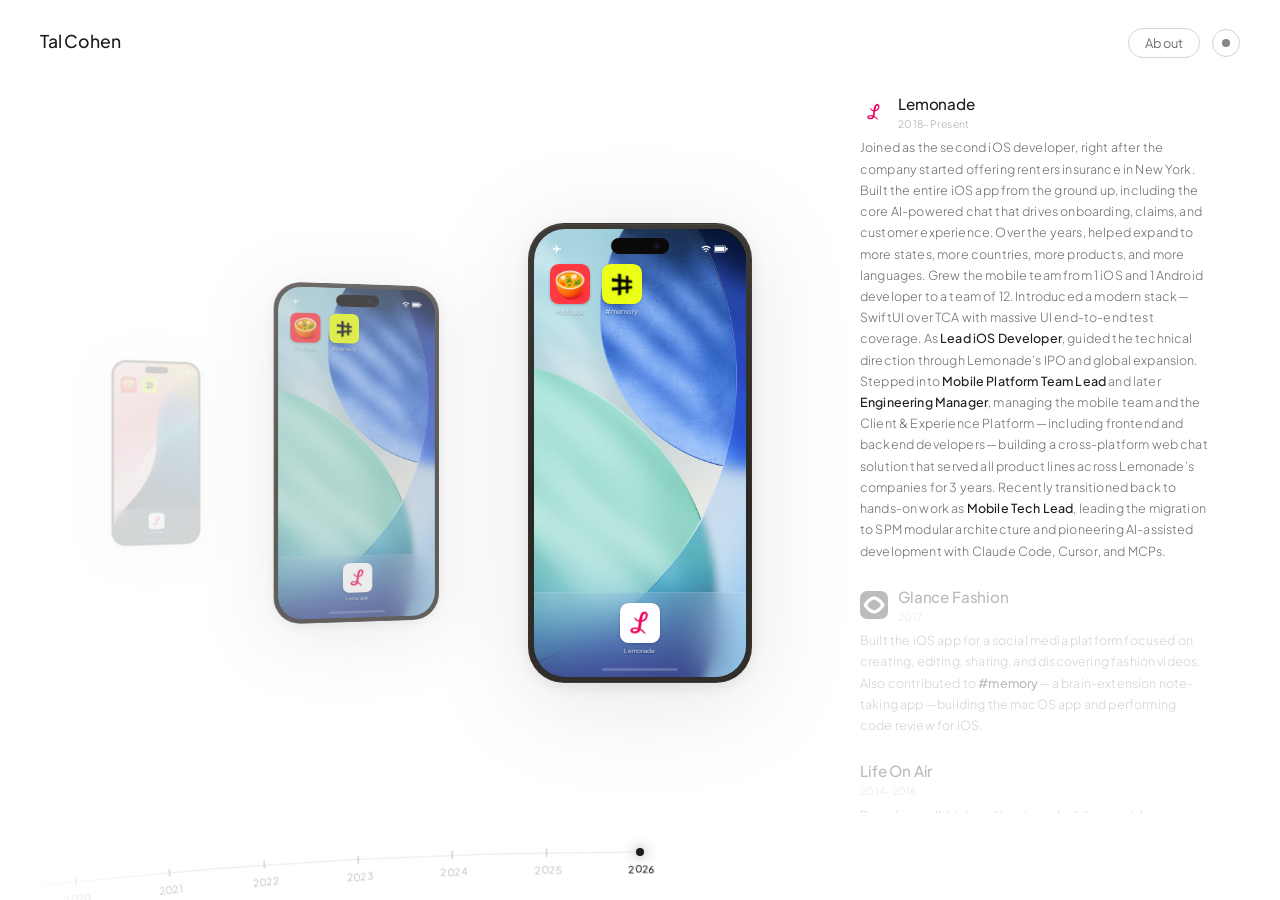
==== commit d30ba0d6: "Refactor JS into modular architecture, add CV panel, polish devices - Extract app.js into state.js, " ====
--- a/index.html
+++ b/index.html
@@ -37,15 +37,8 @@
     <div class="stage">
       <div class="carousel" id="carousel" role="region" aria-label="Career timeline carousel"></div>
 
-      <!-- Info card — floating right -->
-      <div class="info-card" id="infoArea">
-        <div class="info-role" id="infoRole"></div>
-        <div class="info-company" id="infoCompany"></div>
-        <div class="info-year-label" id="infoYear"></div>
-        <div class="info-details" id="infoDetails">
-          <ul id="infoHighlights"></ul>
-        </div>
-      </div>
+      <!-- CV panel — right side -->
+      <div class="cv-panel" id="cvPanel"></div>
     </div>
 
     <!-- Timeline -->
@@ -61,9 +54,14 @@
 
   <!-- Scripts -->
   <script src="js/data.js"></script>
+  <script src="js/state.js"></script>
   <script src="js/devices.js"></script>
   <script src="js/carousel.js"></script>
   <script src="js/timeline.js"></script>
+  <script src="js/cv.js"></script>
+  <script src="js/theme.js"></script>
+  <script src="js/about.js"></script>
+  <script src="js/input.js"></script>
   <script src="js/app.js"></script>
 
 </body>
--- a/css/main.css
+++ b/css/main.css
@@ -214,88 +214,88 @@
   justify-content: center;
   position: relative;
   min-height: 0;
-  padding-left: 0;
-  padding-right: 0;
-}
-
-/* ── Info Card — floating glass panel ── */
-.info-card {
+}
+
+/* ── CV Panel ── */
+.cv-panel {
   position: absolute;
-  right: 64px;
+  right: 5%;
   top: 50%;
   transform: translateY(-50%);
   z-index: 15;
-  max-width: 280px;
-  width: 280px;
-  padding: 28px 24px;
-  background: var(--overlay-bg);
-  backdrop-filter: blur(40px) saturate(180%);
-  -webkit-backdrop-filter: blur(40px) saturate(180%);
-  border: 1px solid var(--border);
-  border-radius: 20px;
-  transition: opacity 0.4s ease, background var(--transition), border-color var(--transition);
-}
-
-.info-role {
-  font-size: 1.1rem;
+  left: calc(50% + 220px);
+  width: auto;
+  max-height: 80vh;
+  overflow-y: auto;
+  overscroll-behavior: contain;
+  display: flex;
+  flex-direction: column;
+  gap: 24px;
+  padding-right: 8px;
+}
+
+/* Scrollbar */
+.cv-panel::-webkit-scrollbar {
+  width: 3px;
+}
+.cv-panel::-webkit-scrollbar-track {
+  background: transparent;
+}
+.cv-panel::-webkit-scrollbar-thumb {
+  background: var(--border);
+  border-radius: 3px;
+}
+
+/* ── Company Block ── */
+.cv-company {
+  opacity: 0.3;
+  transition: opacity 0.5s cubic-bezier(0.16, 1, 0.3, 1);
+}
+
+.cv-company--active {
+  opacity: 1;
+}
+
+.cv-company__header {
+  display: flex;
+  align-items: center;
+  gap: 10px;
+  margin-bottom: 6px;
+}
+
+.cv-company__icon {
+  border-radius: 7px;
+  object-fit: cover;
+}
+
+.cv-company__name {
+  font-size: 0.95rem;
   font-weight: 500;
-  letter-spacing: -0.02em;
-  color: var(--text);
-  margin-bottom: 4px;
-  transition: color var(--transition);
-}
-
-.info-company {
-  font-size: 0.85rem;
-  color: var(--text-secondary);
-  font-weight: 300;
-  margin-bottom: 4px;
-}
-
-.info-year-label {
-  font-size: 0.7rem;
+  color: var(--text);
+  letter-spacing: -0.01em;
+}
+
+.cv-company__years {
+  font-size: 0.65rem;
+  font-weight: 300;
   color: var(--text-muted);
-  font-weight: 300;
-  letter-spacing: 0.05em;
-}
-
-.info-details {
-  max-height: 0;
-  overflow: hidden;
-  transition: max-height 0.5s cubic-bezier(0.16, 1, 0.3, 1), opacity 0.4s ease;
-  opacity: 0;
-}
-
-.info-details.expanded {
-  max-height: 200px;
-  opacity: 1;
-}
-
-.info-details ul {
-  list-style: none;
-  margin-top: 12px;
-}
-
-.info-details ul li {
-  font-size: 0.82rem;
-  color: var(--text-secondary);
-  padding: 4px 0;
-  padding-left: 16px;
-  position: relative;
-  font-weight: 300;
-  line-height: 1.5;
-}
-
-.info-details ul li::before {
-  content: '';
-  position: absolute;
-  left: 0;
-  top: 50%;
-  transform: translateY(-50%);
-  width: 3px;
-  height: 3px;
-  border-radius: 50%;
-  background: var(--text-muted);
+  letter-spacing: 0.03em;
+}
+
+.cv-company__text {
+  font-size: 0.78rem;
+  font-weight: 300;
+  color: var(--text-secondary);
+  line-height: 1.7;
+}
+
+.cv-company--active .cv-company__text {
+  color: var(--text-secondary);
+}
+
+.cv-company__text strong {
+  font-weight: 500;
+  color: var(--text);
 }
 
 /* ── About Overlay ── */
@@ -458,16 +458,8 @@
     font-size: 0.95rem;
   }
 
-  .info-card {
-    right: auto;
-    left: 50%;
-    top: auto;
-    bottom: 16px;
-    transform: translateX(-50%);
-    width: 90%;
-    max-width: 320px;
-    padding: 20px;
-    border-radius: 16px;
+  .cv-panel {
+    display: none;
   }
 }
 
--- a/css/devices.css
+++ b/css/devices.css
@@ -37,7 +37,7 @@
   z-index: 2;
   height: 20px;
   display: flex;
-  align-items: center;
+  align-items: flex-end;
   justify-content: space-between;
   padding: 0 12px;
   font-size: 7px;
@@ -46,15 +46,11 @@
   text-shadow: 0 0.5px 1px rgba(0,0,0,0.3);
 }
 
-.device__statusbar-time {
-  font-size: 7px;
-  font-weight: 600;
-}
-
-.device__statusbar-icons {
+.device__statusbar-left,
+.device__statusbar-right {
   display: flex;
+  align-items: flex-end;
   gap: 3px;
-  font-size: 6px;
 }
 
 .device__icons {
@@ -96,7 +92,61 @@
 }
 
 .device__dock {
-  display: none;
+  position: absolute;
+  z-index: 3;
+  display: flex;
+  align-items: center;
+  justify-content: center;
+  gap: 16px;
+  padding: 10px 16px 22px;
+  background: rgba(255,255,255,0.15);
+  backdrop-filter: blur(20px);
+  -webkit-backdrop-filter: blur(20px);
+  border-top: 1px solid rgba(255,255,255,0.1);
+}
+
+.device__dock .device__app-icon {
+  width: 40px;
+  height: 40px;
+}
+
+.device__dock .device__app-label {
+  font-size: 6px;
+}
+
+/* Per-era dock: must match screen inset and bottom border-radius */
+
+/* Classic — screen: inset 12px, bottom 70px, radius 3px */
+.device--classic .device__dock {
+  bottom: 70px;
+  left: 12px;
+  right: 12px;
+  padding-bottom: 10px;
+  border-radius: 0 0 3px 3px;
+}
+
+/* Notch — screen: inset 6px, radius 32px */
+.device--notch .device__dock {
+  bottom: 6px;
+  left: 6px;
+  right: 6px;
+  border-radius: 0 0 32px 32px;
+}
+
+/* Flat — screen: inset 5px, radius 31px */
+.device--flat .device__dock {
+  bottom: 5px;
+  left: 5px;
+  right: 5px;
+  border-radius: 0 0 31px 31px;
+}
+
+/* Island — screen: inset 5px, radius 31px */
+.device--island .device__dock {
+  bottom: 5px;
+  left: 5px;
+  right: 5px;
+  border-radius: 0 0 31px 31px;
 }
 
 /* ── Home Indicator (for notch/flat/island eras) ── */
@@ -283,8 +333,8 @@
 }
 
 .device--classic .device__statusbar {
-  height: 18px;
-  padding: 0 10px;
+  height: 16px;
+  padding: 2px 6px 0;
 }
 
 .device--classic .device__icons {
@@ -305,7 +355,7 @@
 .device--notch .device__frame {
   width: 224px;
   height: 460px;
-  border-radius: 48px;
+  border-radius: 38px;
   background: linear-gradient(180deg, #2a2a2a 0%, #1e1e1e 50%, #181818 100%);
   border: 1px solid rgba(255,255,255,0.06);
   box-shadow:
@@ -326,7 +376,7 @@
   left: 6px;
   right: 6px;
   bottom: 6px;
-  border-radius: 42px;
+  border-radius: 32px;
   background: #000;
   box-shadow: inset 0 0 2px rgba(0,0,0,0.4);
 }
@@ -334,23 +384,23 @@
 /* Notch */
 .device--notch .device__notch {
   position: absolute;
-  top: 5px;
+  top: 6px;
   left: 50%;
   transform: translateX(-50%);
-  width: 42%;
-  height: 22px;
+  width: 38%;
+  height: 16px;
   background: #0a0a0a;
-  border-radius: 0 0 14px 14px;
+  border-radius: 0 0 8px 8px;
   z-index: 5;
 }
 
 .device--notch .device__notch::after {
   content: '';
   position: absolute;
-  top: 6px;
-  right: 18px;
-  width: 5px;
-  height: 5px;
+  top: 4px;
+  right: 14px;
+  width: 4px;
+  height: 4px;
   border-radius: 50%;
   background: radial-gradient(circle, #1a1a2e 30%, #0d0d1a 70%);
   box-shadow: 0 0 0 1px rgba(40,40,60,0.5);
@@ -395,9 +445,12 @@
 }
 
 .device--notch .device__statusbar {
-  height: 30px;
-  padding: 0 12px;
-  padding-top: 4px;
+  height: 16px;
+  padding: 2px 20px 0;
+}
+
+.device--notch .device__icons {
+  padding-top: 16px;
 }
 
 /* ══════════════════════════════════════════
@@ -437,21 +490,21 @@
 /* Notch (smaller — 13 Pro) */
 .device--flat .device__notch {
   position: absolute;
-  top: 4px;
+  top: 5px;
   left: 50%;
   transform: translateX(-50%);
-  width: 34%;
-  height: 20px;
+  width: 30%;
+  height: 14px;
   background: #0a0a0a;
-  border-radius: 0 0 12px 12px;
+  border-radius: 0 0 7px 7px;
   z-index: 5;
 }
 
 .device--flat .device__notch::after {
   content: '';
   position: absolute;
-  top: 5px;
-  right: 14px;
+  top: 3px;
+  right: 12px;
   width: 4px;
   height: 4px;
   border-radius: 50%;
@@ -505,9 +558,12 @@
 }
 
 .device--flat .device__statusbar {
-  height: 28px;
-  padding: 0 12px;
-  padding-top: 4px;
+  height: 14px;
+  padding: 2px 18px 0;
+}
+
+.device--flat .device__icons {
+  padding-top: 14px;
 }
 
 /* ══════════════════════════════════════════
@@ -623,9 +679,12 @@
 }
 
 .device--island .device__statusbar {
-  height: 34px;
-  padding: 0 12px;
-  padding-top: 8px;
+  height: 25px;
+  padding: 6px 18px 0;
+}
+
+.device--island .device__icons {
+  padding-top: 10px;
 }
 
 /* ══════════════════════════════════════════
--- a/css/carousel.css
+++ b/css/carousel.css
@@ -18,7 +18,6 @@
   transform-style: preserve-3d;
   width: 224px;
   height: 480px;
-  margin-left: -120px;
   display: flex;
   align-items: center;
   justify-content: center;
@@ -43,16 +42,26 @@
   filter: none;
 }
 
-.carousel__item[data-pos="1"],
+/* Past (left) — visible, slight depth */
 .carousel__item[data-pos="-1"] {
   z-index: 3;
   filter: brightness(0.9) blur(0.5px);
 }
 
-.carousel__item[data-pos="2"],
 .carousel__item[data-pos="-2"] {
   z-index: 1;
   filter: brightness(0.8) blur(1px);
+}
+
+/* Future (right) — behind center, fading out */
+.carousel__item[data-pos="1"] {
+  z-index: 2;
+  pointer-events: none;
+}
+
+.carousel__item[data-pos="2"] {
+  z-index: 1;
+  pointer-events: none;
 }
 
 .carousel__item.hidden {
@@ -66,10 +75,15 @@
     perspective: 1000px;
   }
 
+  .carousel {
+    justify-content: center;
+    padding-left: 0;
+    perspective-origin: center center;
+  }
+
   .carousel__track {
     width: 150px;
     height: 320px;
-    margin-left: 0;
   }
 
   .carousel__item[data-pos="2"],
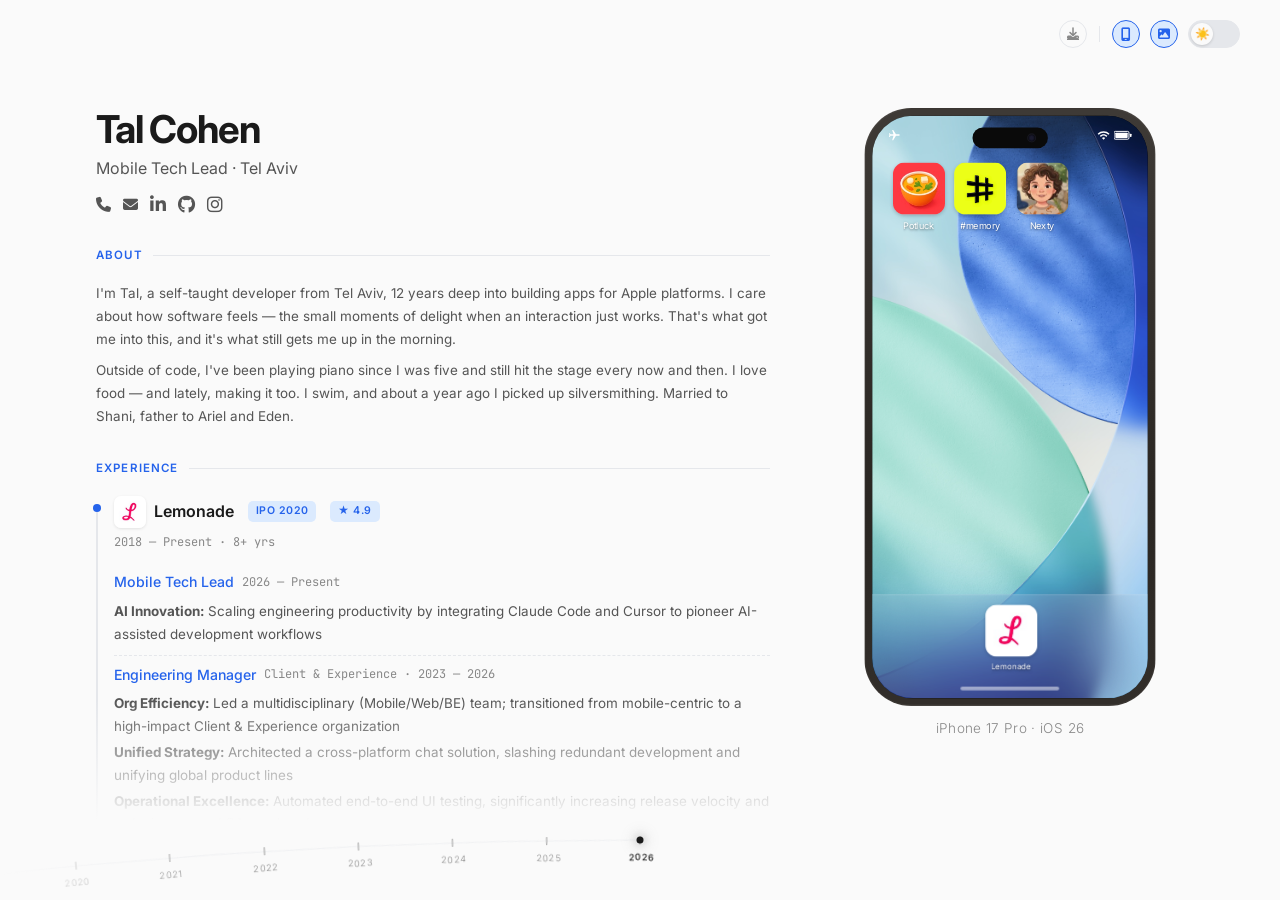
==== commit ef2c403e: "Reorganize: cv-final becomes index, add PDF with QR code, rename old versions - cv-final.html → inde" ====
--- a/index.html
+++ b/index.html
@@ -1,68 +1,802 @@
+<!--
+  ╔══════════════════════════════════════════════════════════╗
+  ║                                                          ║
+  ║   Hey, you're looking at the source — nice.              ║
+  ║                                                          ║
+  ║   Tal Cohen                                              ║
+  ║   Mobile Tech Lead · Tel Aviv                            ║
+  ║                                                          ║
+  ║   talthent@gmail.com                                     ║
+  ║   +972 52 572 3333                                       ║
+  ║   linkedin.com/in/tal-cohen-ios                          ║
+  ║   github.com/talthent                                    ║
+  ║   instagram.com/talthent                                 ║
+  ║                                                          ║
+  ╚══════════════════════════════════════════════════════════╝
+-->
 <!DOCTYPE html>
 <html lang="en" data-theme="light" style="color-scheme: light dark">
 <head>
   <meta charset="UTF-8">
   <meta name="viewport" content="width=device-width, initial-scale=1.0, viewport-fit=cover">
   <title>Tal Cohen — Mobile Tech Lead</title>
-  <meta name="description" content="Tal Cohen — Mobile Tech Lead at Lemonade. 8+ years of iOS development through every iPhone generation.">
-  <meta property="og:title" content="Tal Cohen — Mobile Tech Lead">
-  <meta property="og:description" content="8+ years of iOS development through every iPhone generation. From Houseparty to Lemonade.">
-  <meta property="og:type" content="website">
-  <meta property="og:url" content="https://talthent.github.io">
+  <meta name="description" content="Tal Cohen — Mobile Tech Lead at Lemonade. 12+ years of iOS development through every iPhone generation.">
   <meta name="theme-color" content="#ffffff" id="themeColorMeta">
   <link rel="icon" href="data:image/svg+xml,<svg xmlns='http://www.w3.org/2000/svg' viewBox='0 0 100 100'><text y='.9em' font-size='90'>📱</text></svg>">
+  <link rel="stylesheet" href="https://cdnjs.cloudflare.com/ajax/libs/font-awesome/6.5.1/css/all.min.css">
   <link rel="preconnect" href="https://fonts.googleapis.com">
   <link rel="preconnect" href="https://fonts.gstatic.com" crossorigin>
-  <link href="https://fonts.googleapis.com/css2?family=Plus+Jakarta+Sans:wght@200;300;400;500&display=swap" rel="stylesheet">
-  <link rel="stylesheet" href="css/main.css">
-  <link rel="stylesheet" href="css/devices.css">
-  <link rel="stylesheet" href="css/carousel.css">
-  <link rel="stylesheet" href="css/timeline.css">
+  <link href="https://fonts.googleapis.com/css2?family=Inter:wght@400;500;600;700&family=JetBrains+Mono:wght@400;500&display=swap" rel="stylesheet">
+  <style>
+    *, *::before, *::after { margin: 0; padding: 0; box-sizing: border-box; }
+
+    :root {
+      --sans: 'Inter', -apple-system, BlinkMacSystemFont, sans-serif;
+      --mono: 'JetBrains Mono', monospace;
+      --t: 0.3s ease;
+      --spring: cubic-bezier(0.16, 1, 0.3, 1);
+    }
+
+    [data-theme="light"] {
+      --bg: #fafafa; --card: #fff; --text: #1a1a1a; --dim: #555; --muted: #888;
+      --accent: #2563eb; --accent-soft: #dbeafe; --border: #e5e7eb;
+      --tag-bg: #f0f4ff; --tag-text: #2563eb;
+      --shadow: 0 1px 3px rgba(0,0,0,0.06);
+    }
+
+    [data-theme="dark"] {
+      --bg: #0f0f0f; --card: #1a1a1a; --text: #e5e5e5; --dim: #a3a3a3; --muted: #666;
+      --accent: #60a5fa; --accent-soft: #1e3a5f; --border: #2a2a2a;
+      --tag-bg: #1e293b; --tag-text: #93c5fd;
+      --shadow: 0 1px 3px rgba(0,0,0,0.3);
+    }
+
+    html, body { height: 100%; background: var(--bg); }
+    body {
+      font-family: var(--sans); color: var(--text); line-height: 1.6;
+      transition: background var(--t), color var(--t);
+      -webkit-font-smoothing: antialiased; overflow: hidden;
+    }
+
+    /* Layout */
+    .app {
+      display: flex; flex-direction: column;
+      height: 100vh; height: 100dvh;
+      overflow: hidden; padding: 0 40px;
+    }
+
+    .app > * { opacity: 0; }
+    .app.loaded > header { animation: fadeIn 1s ease forwards; }
+    .app.loaded > .stage { animation: fadeIn 1.2s ease 0.2s forwards; }
+    @keyframes fadeIn { to { opacity: 1; } }
+
+    /* Header */
+    header {
+      z-index: 10; padding: 20px 0; flex-shrink: 0;
+      display: flex; align-items: center; justify-content: space-between;
+    }
+
+    header h1 { font-size: 1.1rem; font-weight: 600; letter-spacing: -0.02em; white-space: nowrap; }
+
+    .header-info {
+      display: flex; align-items: baseline; gap: 16px;
+      opacity: 0; transform: translateY(-8px);
+      transition: opacity 0.3s, transform 0.3s;
+      pointer-events: none;
+    }
+    .header-info.visible {
+      opacity: 1; transform: translateY(0);
+      pointer-events: auto;
+    }
+
+    .contact {
+      display: flex; flex-wrap: wrap; gap: 12px; margin-left: 16px;
+      font-size: 0.78rem; color: var(--muted); align-items: baseline;
+    }
+    .contact a, .hero-contact a { color: var(--dim); text-decoration: none; transition: color var(--t); display: inline-flex; align-items: center; }
+    .contact a:hover, .hero-contact a:hover { color: var(--accent); }
+    .contact a i { font-size: 14px; }
+    .contact a .fa-solid { font-size: 12px; }
+    .contact .sep { color: var(--border); }
+
+    .actions { display: flex; align-items: center; gap: 10px; }
+
+    .btn-pdf {
+      padding: 5px 14px; border-radius: 980px;
+      border: 1px solid var(--border); background: transparent;
+      color: var(--dim); font-family: var(--sans); font-size: 0.78rem; font-weight: 500;
+      cursor: pointer; transition: border-color var(--t), color var(--t);
+      display: flex; align-items: center; gap: 6px;
+    }
+    .btn-pdf:hover { border-color: var(--accent); color: var(--accent); }
+
+    .btn-round {
+      width: 28px; height: 28px; border-radius: 50%;
+      border: 1px solid var(--border); background: transparent;
+      cursor: pointer; display: flex; align-items: center; justify-content: center;
+      color: var(--muted); position: relative;
+      transition: border-color var(--t), color var(--t), background var(--t);
+    }
+    .btn-round:hover { border-color: var(--dim); color: var(--dim); }
+    .btn-round.active { border-color: var(--accent); background: var(--accent-soft); color: var(--accent); }
+
+    .btn-about {
+      padding: 5px 14px; border-radius: 980px;
+      border: 1px solid var(--border); background: transparent;
+      color: var(--dim); font-family: var(--sans); font-size: 0.78rem; font-weight: 500;
+      cursor: pointer; transition: border-color var(--t), color var(--t);
+    }
+    .btn-about:hover { border-color: var(--accent); color: var(--accent); }
+
+    .theme-toggle {
+      width: 52px; height: 28px; border-radius: 14px;
+      border: 1px solid var(--border); background: var(--border);
+      cursor: pointer; display: flex; align-items: center; padding: 2px;
+      transition: background var(--t), border-color var(--t);
+    }
+    .theme-toggle .knob {
+      width: 22px; height: 22px; border-radius: 50%;
+      background: var(--bg); display: flex; align-items: center; justify-content: center;
+      font-size: 12px; box-shadow: 0 1px 3px rgba(0,0,0,0.15);
+      transition: transform var(--t), background var(--t);
+    }
+    .theme-toggle .knob::after { content: '\2600\FE0F'; }
+    [data-theme="dark"] .theme-toggle .knob { transform: translateX(24px); }
+    [data-theme="dark"] .theme-toggle .knob::after { content: '\1F319'; }
+
+    /* Stage */
+    .stage { flex: 1; display: flex; min-height: 0; position: relative; justify-content: center; gap: 60px; }
+    .stage::after {
+      content: ''; position: absolute; left: -40px; right: -40px; bottom: 0; height: 200px;
+      background: linear-gradient(to top, var(--bg) 40%, transparent);
+      pointer-events: none; z-index: 1;
+    }
+
+    /* CV scroll */
+    .cv {
+      width: 680px; flex-shrink: 0; overflow-y: auto; overscroll-behavior: contain;
+      padding: 0 0 140px 6px;
+      scrollbar-width: none;
+    }
+    .cv::-webkit-scrollbar { display: none; }
+
+.device-panel {
+      width: 360px; flex-shrink: 0;
+      display: flex; align-items: center; justify-content: center;
+      overflow: visible; z-index: 5; padding: 20px 0 140px;
+      transition: opacity 0.4s, width 0.6s var(--spring);
+    }
+    .collapsed .device-panel { opacity: 0; pointer-events: none; width: 0; }
+
+    /* Hero */
+    .hero {
+      padding: 40px 0 32px;
+    }
+    .hero-name {
+      font-size: 2.4rem; font-weight: 700; letter-spacing: -0.03em; line-height: 1.1;
+    }
+    .hero-title {
+      font-size: 1rem; color: var(--dim); font-weight: 400; margin-top: 6px;
+    }
+    .hero-contact {
+      display: flex; flex-wrap: wrap; gap: 12px; margin-top: 14px;
+      font-size: 0.82rem; color: var(--muted);
+    }
+    .hero-contact a i { font-size: 18px; }
+    .hero-contact a .fa-solid { font-size: 15px; }
+    .hero-contact .sep { color: var(--border); }
+
+    /* CV content */
+    .section { margin-bottom: 32px; }
+    .section h2 {
+      font-size: 0.72rem; font-weight: 600; text-transform: uppercase;
+      letter-spacing: 0.1em; color: var(--accent); margin-bottom: 18px;
+      display: flex; align-items: center; gap: 10px;
+    }
+    .section h2::after { content: ''; flex: 1; height: 1px; background: var(--border); }
+
+    .job {
+      position: relative; padding-left: 18px; margin-bottom: 28px;
+    }
+    .job::before {
+      content: ''; position: absolute; left: 0; top: 8px; bottom: -16px;
+      width: 2px; background: var(--border);
+    }
+    .job:last-child::before { bottom: 8px; }
+    .job::after {
+      content: ''; position: absolute; left: -3px; top: 8px;
+      width: 8px; height: 8px; border-radius: 50%; background: var(--accent);
+    }
+
+.row { display: flex; align-items: center; gap: 8px; }
+
+    .icon-32 { width: 32px; height: 32px; border-radius: 7px; object-fit: cover; box-shadow: 0 1px 3px rgba(0,0,0,0.1); }
+    .icon-20 { width: 20px; height: 20px; border-radius: 5px; object-fit: cover; vertical-align: middle; margin-right: 3px; }
+
+    .company { font-size: 1rem; font-weight: 600; }
+
+    .meta { display: flex; flex-wrap: wrap; gap: 8px; align-items: center; margin-top: 2px; }
+    .role { font-size: 0.88rem; font-weight: 500; color: var(--accent); }
+    .date { font-size: 0.75rem; color: var(--muted); font-family: var(--mono); }
+
+    .desc { margin-top: 6px; font-size: 0.84rem; color: var(--dim); line-height: 1.7; }
+    .desc ul { list-style: none; margin-top: 4px; }
+    .desc li { margin-bottom: 3px; }
+
+    .roles { margin-top: 10px; }
+    .roles > div { padding: 6px 0; }
+    .roles > div + div { border-top: 1px dashed var(--border); }
+
+    .badge {
+      display: inline-flex; font-size: 0.66rem; font-weight: 600;
+      text-transform: uppercase; letter-spacing: 0.04em;
+      padding: 2px 8px; border-radius: 5px;
+      background: var(--accent-soft); color: var(--accent);
+      margin-left: 6px; vertical-align: middle;
+      transition: background var(--t), color var(--t);
+    }
+
+    .card {
+      background: var(--card); border: 1px solid var(--border);
+      border-radius: 12px; padding: 16px; margin-top: 10px;
+      box-shadow: var(--shadow); transition: background var(--t), border-color var(--t);
+    }
+    .card h3 { font-size: 0.92rem; font-weight: 600; margin-bottom: 2px; }
+    .card .sub { font-size: 0.75rem; color: var(--muted); font-family: var(--mono); margin-bottom: 6px; }
+    .card p { font-size: 0.84rem; color: var(--dim); line-height: 1.6; }
+
+    .tags { display: flex; flex-wrap: wrap; gap: 5px; margin-top: 8px; }
+    .tag {
+      font-size: 0.72rem; font-weight: 500; padding: 3px 9px; border-radius: 5px;
+      background: var(--tag-bg); color: var(--tag-text);
+      transition: background var(--t), color var(--t); white-space: nowrap;
+    }
+
+    .footer {
+      text-align: center; padding: 32px 0 24px;
+      font-size: 0.68rem; font-weight: 400; letter-spacing: 0.15em;
+      text-transform: uppercase; color: var(--muted);
+    }
+
+    /* Device */
+    .device { position: relative; flex-shrink: 0; cursor: default; transform-origin: center; }
+    .device__frame { position: relative; overflow: hidden; width: var(--frame-w); height: var(--frame-h); border-radius: var(--frame-r); transition: width 0.7s var(--spring), height 0.7s var(--spring), border-radius 0.5s var(--spring), background 0.4s, border-color 0.4s; }
+    .device__screen { position: absolute; overflow: hidden; display: flex; flex-direction: column; z-index: 1; top: var(--screen-top); left: var(--screen-side); right: var(--screen-side); bottom: var(--screen-bottom); border-radius: var(--screen-r); background: #000; transition: top 0.7s var(--spring), left 0.7s var(--spring), right 0.7s var(--spring), bottom 0.7s var(--spring), border-radius 0.5s var(--spring); }
+    .device__wp { position: absolute; inset: 0; background-size: cover; background-position: center; transition: opacity 0.5s; }
+    .device__bar { position: relative; z-index: 2; height: 20px; display: flex; align-items: flex-end; justify-content: space-between; padding: 0 12px; font-size: 7px; font-weight: 600; color: #fff; text-shadow: 0 0.5px 1px rgba(0,0,0,0.3); }
+    .device__bar span { display: flex; align-items: flex-end; gap: 3px; }
+    .device__grid { position: relative; z-index: 1; flex: 1; }
+    .device__app { position: absolute; display: flex; flex-direction: column; align-items: center; gap: 3px; transition: left 0.5s var(--spring), top 0.5s var(--spring), transform 0.5s var(--spring), opacity 0.5s var(--spring); }
+    .device__app.entering { opacity: 0; transform: scale(0.3); }
+    .device__app.leaving { opacity: 0; transform: scale(0.3); pointer-events: none; }
+    .device__app img { width: 40px; height: 40px; border-radius: 22%; object-fit: cover; box-shadow: 0 1px 3px rgba(0,0,0,0.2); }
+    .device__app span { font-size: 7px; color: #fff; text-shadow: 0 0.5px 2px rgba(0,0,0,0.5); text-align: center; max-width: 44px; overflow: hidden; text-overflow: ellipsis; white-space: nowrap; }
+    .device__dock { position: absolute; z-index: 3; bottom: 0; left: 0; right: 0; height: 80px; background: rgba(255,255,255,0.15); backdrop-filter: blur(20px); -webkit-backdrop-filter: blur(20px); border-top: 1px solid rgba(255,255,255,0.1); border-radius: 0 0 var(--screen-r) var(--screen-r); transition: border-radius 0.5s var(--spring); }
+    .device__dock span { font-size: 6px; }
+    .device__indicator { position: absolute; bottom: 6px; left: 50%; transform: translateX(-50%); width: 36%; height: 3px; border-radius: 2px; background: rgba(255,255,255,0.5); z-index: 3; transition: opacity 0.4s; }
+    .device__home { position: absolute; bottom: 13px; left: 50%; transform: translateX(-50%); width: 32px; height: 32px; border-radius: 50%; border: 1.5px solid rgba(255,255,255,0.1); background: linear-gradient(180deg, #222, #1a1a1a); box-shadow: 0 1px 2px rgba(0,0,0,0.3), inset 0 1px 1px rgba(255,255,255,0.08); z-index: 5; transition: opacity 0.4s; }
+    .device__home::after { content: ''; position: absolute; top: 50%; left: 50%; transform: translate(-50%,-50%); width: 22px; height: 22px; border-radius: 4px; border: 1px solid rgba(255,255,255,0.08); }
+    [data-theme="dark"] .device__home { border-color: rgba(0,0,0,0.15); background: linear-gradient(180deg, #d0d0d0, #b8b8b8); }
+    [data-theme="dark"] .device__home::after { border-color: rgba(0,0,0,0.12); }
+    .device__notch { position: absolute; top: var(--screen-top); left: 50%; transform: translateX(-50%); width: var(--notch-w); height: var(--notch-h); background: #0a0a0a; border-radius: 0 0 8px 8px; z-index: 5; transition: opacity 0.4s, width 0.5s var(--spring), height 0.5s var(--spring), top 0.7s var(--spring); }
+    .device__notch::after { content: ''; position: absolute; top: 4px; right: 14px; width: 4px; height: 4px; border-radius: 50%; background: radial-gradient(circle, #1a1a2e 30%, #0d0d1a 70%); box-shadow: 0 0 0 1px rgba(40,40,60,0.5); }
+    .device__island { position: absolute; top: 14px; left: 50%; transform: translateX(-50%); width: var(--island-w); height: var(--island-h); background: #0a0a0a; border-radius: 50px; z-index: 5; transition: opacity 0.4s, width 0.5s var(--spring), height 0.5s var(--spring); }
+    .device__island::after { content: ''; position: absolute; top: 50%; right: 10px; transform: translateY(-50%); width: 5px; height: 5px; border-radius: 50%; background: radial-gradient(circle, #1a1a2e 30%, #0d0d1a 70%); box-shadow: 0 0 0 1px rgba(40,40,60,0.4); }
+    .device__side { position: absolute; z-index: 6; border-radius: 2px; transition: background 0.3s; }
+    .device__side.power { right: -3px; top: 100px; height: 36px; width: 3px; border-radius: 0 2px 2px 0; background: linear-gradient(90deg, #1a1a1a, #2a2a2a, #1a1a1a); }
+    .device__side.vol-up { left: -3px; top: 90px; height: 24px; width: 3px; border-radius: 2px 0 0 2px; background: linear-gradient(270deg, #1a1a1a, #2a2a2a, #1a1a1a); }
+    .device__side.vol-down { left: -3px; top: 120px; height: 24px; width: 3px; border-radius: 2px 0 0 2px; background: linear-gradient(270deg, #1a1a1a, #2a2a2a, #1a1a1a); }
+    .device__side.silent { left: -3px; top: 70px; width: 3px; height: 10px; border-radius: 2px 0 0 2px; background: linear-gradient(270deg, #1a1a1a, #2a2a2a, #1a1a1a); }
+    [data-theme="dark"] .device__side.power { background: linear-gradient(90deg, #bbb, #d5d5d5, #bbb); }
+    [data-theme="dark"] .device__side.vol-up, [data-theme="dark"] .device__side.vol-down, [data-theme="dark"] .device__side.silent { background: linear-gradient(270deg, #bbb, #d5d5d5, #bbb); }
+
+    .device--classic .device__frame { background: linear-gradient(180deg, #2a2a2a, #1e1e1e, #181818); border: 1px solid rgba(255,255,255,0.06); }
+    [data-theme="dark"] .device--classic .device__frame { background: linear-gradient(180deg, #e8e8e8, #d8d8d8, #ccc); border-color: rgba(255,255,255,0.3); }
+    .device--notch .device__frame { background: linear-gradient(180deg, #2a2a2a, #1e1e1e, #181818); border: 1px solid rgba(255,255,255,0.06); }
+    [data-theme="dark"] .device--notch .device__frame { background: linear-gradient(180deg, #e0e0e0, #d0d0d0, #c4c4c4); border-color: rgba(255,255,255,0.3); }
+    .device--flat .device__frame { background: linear-gradient(180deg, #262626, #1a1a1a, #141414); border: 1px solid rgba(255,255,255,0.04); }
+    [data-theme="dark"] .device--flat .device__frame { background: linear-gradient(180deg, #ddd, #ccc, #c0c0c0); border-color: rgba(255,255,255,0.3); }
+    .device--island .device__frame { background: linear-gradient(180deg, #262626, #1a1a1a, #141414); border: 1px solid rgba(255,255,255,0.04); }
+    [data-theme="dark"] .device--island .device__frame { background: linear-gradient(180deg, #ddd, #ccc, #c0c0c0); border-color: rgba(255,255,255,0.3); }
+    .device--steel .device__frame { background: linear-gradient(160deg, #3a3a3a, #222, #444, #1a1a1a, #333, #252525, #3a3a3a) !important; }
+    [data-theme="dark"] .device--steel .device__frame { background: linear-gradient(160deg, #eee, #d8d8d8, #f4f4f4, #ccc, #e0e0e0, #d0d0d0, #e8e8e8) !important; }
+    .device--titanium .device__frame { background: linear-gradient(180deg, #3e3a36, #34302c, #2a2622, #322e2a) !important; }
+    [data-theme="dark"] .device--titanium .device__frame { background: linear-gradient(180deg, #d2cdc6, #c4bfb7, #b8b3ab, #c0bbb3) !important; }
+    .device__caption { text-align: center; margin-top: 10px; font-size: 0.65rem; font-weight: 300; letter-spacing: 0.03em; color: var(--muted); }
+
+    /* Timeline */
+    .timeline {
+      position: absolute; bottom: 0; left: -40px; right: -40px; height: 100px; z-index: 2;
+      padding: 0 40px;
+      cursor: pointer; user-select: none; -webkit-user-select: none; overflow: hidden;
+      -webkit-mask-image: linear-gradient(to right, transparent 0%, black 15%, black 85%, transparent 100%);
+      mask-image: linear-gradient(to right, transparent 0%, black 15%, black 85%, transparent 100%);
+    }
+    .tl-inner { position: absolute; inset: 0; transform-origin: 0 0; transition: transform 0.8s var(--spring); will-change: transform; }
+    .tl-svg { position: absolute; bottom: 10px; left: 40px; right: 40px; width: calc(100% - 80px); height: 70px; overflow: visible; }
+    .tl-arc { fill: none; stroke: var(--border); stroke-width: 0.5; transition: stroke var(--t); }
+    .tl-tick { position: absolute; height: 1px; background: var(--muted); opacity: 0.8; pointer-events: none; }
+    .tl-year { position: absolute; font-family: var(--sans); font-size: 9px; font-weight: 300; letter-spacing: 0.04em; color: var(--muted); cursor: pointer; transition: color 0.6s var(--spring), font-weight 0.6s var(--spring); white-space: nowrap; }
+    .tl-year.active { color: var(--text); font-weight: 500; }
+    .tl-dot { position: absolute; z-index: 10; border-radius: 50%; width: 7px; height: 7px; transform: translate(-50%,-50%); background: var(--text); box-shadow: 0 0 6px 2px rgba(128,128,128,0.2), 0 0 14px 4px rgba(128,128,128,0.2); cursor: grab; transition: background var(--t); }
+    .tl-dot:active { cursor: grabbing; }
+
+    .print-only { display: none; }
+
+
+    /* Print & responsive */
+    @media print {
+      .actions, .device-panel, .timeline, .footer, .stage::after, header, .screen-only { display: none; }
+      .print-only { display: block; }
+      body { background: #fff; color: #000; overflow: visible; height: auto; }
+      .app { height: auto; overflow: visible; padding: 0; }
+      .stage { display: block; gap: 0; }
+      .cv { width: 100%; overflow: visible; padding: 0 20px; height: auto; }
+      .hero { padding-top: 20px; }
+      .hero-name { font-size: 2rem; }
+      .hero-contact { font-size: 0.85rem; color: #555; margin-top: 8px; }
+      .section { break-inside: avoid; }
+      .job { break-inside: avoid; }
+      .card { box-shadow: none; border-color: #ddd; break-inside: avoid; }
+      .badge { border: 1px solid #ccc; background: #f5f5f5; color: #333; }
+    }
+    @media (max-width: 900px) { .device-panel { display: none; } header > div:first-child { flex-direction: column; gap: 4px; } }
+    @media (max-width: 600px) { .app { padding: 0 16px; } .cv { width: 100%; } .contact { font-size: 0.7rem; gap: 8px; } .timeline { height: 56px; } }
+
+    button, a, .timeline, .device { touch-action: manipulation; }
+    .timeline { user-select: none; -webkit-user-select: none; }
+    @media (prefers-reduced-motion: reduce) { *, *::before, *::after { animation-duration: 0.01ms !important; transition-duration: 0.01ms !important; } }
+  </style>
 </head>
 <body>
-  <a href="#carousel" class="skip-link">Skip to content</a>
-
   <div class="app">
-
-    <!-- Header -->
-    <header class="header">
-      <h1>Tal Cohen</h1>
-      <div class="header-actions">
-        <button class="about-btn" id="aboutBtn">About</button>
-        <button class="theme-toggle" id="themeToggle" aria-label="Toggle theme"></button>
+    <header>
+      <div class="header-info" id="headerInfo">
+        <h1>Tal Cohen</h1>
+        <div class="contact">
+          <a href="tel:+972525723333" aria-label="Phone"><i class="fa-solid fa-phone"></i></a>
+          <a href="mailto:talthent@gmail.com" aria-label="Email"><i class="fa-solid fa-envelope"></i></a>
+          <a href="https://www.linkedin.com/in/tal-cohen-ios/" target="_blank" rel="noopener" aria-label="LinkedIn"><i class="fa-brands fa-linkedin-in"></i></a>
+          <a href="https://github.com/talthent" target="_blank" rel="noopener" aria-label="GitHub"><i class="fa-brands fa-github"></i></a>
+          <a href="https://www.instagram.com/talthent" target="_blank" rel="noopener" aria-label="Instagram"><i class="fa-brands fa-instagram"></i></a>
+        </div>
+      </div>
+      <div class="actions">
+        <a class="btn-round" href="assets/Tal_Cohen_CV.pdf" download="Tal Cohen - CV.pdf" aria-label="Download PDF">
+          <i class="fa-solid fa-download" style="font-size:12px"></i>
+        </a>
+        <span style="width:1px;height:16px;background:var(--border);margin:0 2px"></span>
+        <button class="btn-round active" id="deviceToggle" aria-label="Toggle device">
+          <i class="fa-solid fa-mobile-screen" style="font-size:13px"></i>
+        </button>
+        <button class="btn-round" id="wpToggle" aria-label="Toggle wallpaper">
+          <i class="fa-solid fa-image" style="font-size:12px"></i>
+        </button>
+        <button class="theme-toggle" id="themeToggle" aria-label="Toggle theme">
+          <span class="knob"></span>
+        </button>
       </div>
     </header>
 
-    <!-- Main Stage -->
     <div class="stage">
-      <div class="carousel" id="carousel" role="region" aria-label="Career timeline carousel"></div>
-
-      <!-- CV panel — right side -->
-      <div class="cv-panel" id="cvPanel"></div>
+      <div class="cv" id="cv">
+        <div class="hero" id="hero">
+          <h2 class="hero-name">Tal Cohen</h2>
+          <p class="hero-title">Mobile Tech Lead · Tel Aviv</p>
+          <div class="hero-contact screen-only">
+            <a href="tel:+972525723333" aria-label="Phone"><i class="fa-solid fa-phone"></i></a>
+            <a href="mailto:talthent@gmail.com" aria-label="Email"><i class="fa-solid fa-envelope"></i></a>
+            <a href="https://www.linkedin.com/in/tal-cohen-ios/" target="_blank" rel="noopener" aria-label="LinkedIn"><i class="fa-brands fa-linkedin-in"></i></a>
+            <a href="https://github.com/talthent" target="_blank" rel="noopener" aria-label="GitHub"><i class="fa-brands fa-github"></i></a>
+            <a href="https://www.instagram.com/talthent" target="_blank" rel="noopener" aria-label="Instagram"><i class="fa-brands fa-instagram"></i></a>
+          </div>
+          <div class="hero-contact print-only">
+            +972 52 572 3333 · talthent@gmail.com
+          </div>
+        </div>
+
+        <section class="section">
+          <h2>About</h2>
+          <div class="desc" style="margin-bottom:16px">
+            <p>I'm Tal, a self-taught developer from Tel Aviv, 12 years deep into building apps for Apple platforms. I care about how software feels — the small moments of delight when an interaction just works. That's what got me into this, and it's what still gets me up in the morning.</p>
+            <p style="margin-top:8px">Outside of code, I've been playing piano since I was five and still hit the stage every now and then. I love food — and lately, making it too. I swim, and about a year ago I picked up silversmithing. Married to Shani, father to Ariel and Eden.</p>
+          </div>
+        </section>
+
+        <section class="section" id="expSection">
+          <h2>Experience</h2>
+
+          <div class="job">
+            <div class="row">
+              <img src="assets/lemonade.jpg" alt="Lemonade" class="icon-32">
+              <span class="company">Lemonade</span>
+              <span class="badge">IPO 2020</span>
+              <span class="badge">&#9733; 4.9</span>
+            </div>
+            <span class="date">2018 — Present · 8+ yrs</span>
+            <div class="roles">
+              <div>
+                <div class="meta"><span class="role">Mobile Tech Lead</span><span class="date">2026 — Present</span></div>
+                <div class="desc"><ul><li><strong>AI Innovation:</strong> Scaling engineering productivity by integrating Claude Code and Cursor to pioneer AI-assisted development workflows</li></ul></div>
+              </div>
+              <div>
+                <div class="meta"><span class="role">Engineering Manager</span><span class="date">Client & Experience · 2023 — 2026</span></div>
+                <div class="desc"><ul>
+                  <li><strong>Org Efficiency:</strong> Led a multidisciplinary (Mobile/Web/BE) team; transitioned from mobile-centric to a high-impact Client & Experience organization</li>
+                  <li><strong>Unified Strategy:</strong> Architected a cross-platform chat solution, slashing redundant development and unifying global product lines</li>
+                  <li><strong>Operational Excellence:</strong> Automated end-to-end UI testing, significantly increasing release velocity and reducing manual QA overhead</li>
+                </ul></div>
+              </div>
+              <div>
+                <div class="meta"><span class="role">Founding iOS Dev → iOS Team Lead</span><span class="date">2018 — 2023</span></div>
+                <div class="desc"><ul>
+                  <li><strong>Core Build:</strong> Co-built the initial Lemonade app and the AI-driven chat engine for global onboarding and claims</li>
+                  <li><strong>Global Scaling:</strong> Architected the platform for multi-currency/language support across the US and Europe</li>
+                  <li><strong>Leadership:</strong> Scaled the mobile org from 2 to 12 engineers; founded the Mobile Guild to standardize DX and performance</li>
+                  <li><strong>Platform Evolution:</strong> Overhauled mobile architecture to support squad-based scaling and rigorous automation</li>
+                </ul></div>
+              </div>
+            </div>
+          </div>
+
+          <div class="job">
+            <div class="row">
+              <img src="assets/glance.png" alt="Glance Fashion" class="icon-32">
+              <span class="company">Glance Fashion</span>
+            </div>
+            <div class="meta"><span class="role">Senior iOS Developer</span><span class="date">Mar 2017 — Dec 2017</span></div>
+            <div class="desc"><p>Social media platform for creating, editing, sharing and discovering fashion videos.</p></div>
+          </div>
+
+          <div class="job">
+            <span class="company">Life On Air <span class="badge">Acquired by Epic Games 2019</span></span>
+            <div class="meta"><span class="role">iOS Developer</span><span class="date">May 2014 — Nov 2016</span></div>
+            <div class="desc">
+              <p>Part of a small, high-caliber team building social apps around live video.</p>
+              <ul>
+                <li><img src="assets/houseparty.png" alt="Houseparty" class="icon-20"><strong>Houseparty</strong> — Built the entire app from scratch. End-to-end architecture and product design. Integrated real-time messaging and WebRTC live video. Reached #2 on the overall App Store chart</li>
+                <li><img src="assets/meerkat.png" alt="Meerkat" class="icon-20"><strong>Meerkat</strong> — Live broadcast app on Twitter's social graph that gained massive traction</li>
+                <li><img src="assets/yevvo.png" alt="Yevvo" class="icon-20"><strong>Yevvo</strong> — Joined mid-project and rewrote major portions of the codebase</li>
+              </ul>
+            </div>
+          </div>
+
+          <div class="job">
+            <span class="company">Musician</span>
+            <div class="meta"><span class="role">Self-Employed</span><span class="date">2010 — Apr 2014</span></div>
+            <div class="desc">
+              <p>Ran a home music studio — teaching piano, creating and producing music. Worked as a pianist and performed live shows with singers and productions across Israel.</p>
+            </div>
+          </div>
+
+          <div class="job">
+            <span class="company">IDF Military Band · <span style="font-family:'Arial Hebrew','Heebo',-apple-system,sans-serif">להקה צבאית</span></span>
+            <div class="meta"><span class="role">Band Commander & Pianist</span><span class="date">Jan 2007 — Jan 2010</span></div>
+            <div class="desc">
+              <p>Led and performed with a military band. Managed rehearsals, arranged music, and performed at official ceremonies and events throughout service.</p>
+            </div>
+          </div>
+        </section>
+
+        <section class="section">
+          <h2>Side Projects</h2>
+          <div class="card" style="margin-bottom:12px">
+            <div class="row" style="margin-bottom:4px"><img src="assets/nexty.jpeg" alt="Nexty" class="icon-32"><h3>Nexty</h3></div>
+            <div class="sub">2026 — Present</div>
+            <p>A visual daily schedule app for Apple TV, built for my son who has ASD. Turns the living room TV into a calm, glanceable schedule — showing what's happening now, what's next, and the rest of the day. Includes a web dashboard for remote editing, weekly templates, and bilingual support.</p>
+            <div class="tags"><span class="tag">tvOS</span><span class="tag">SwiftUI</span></div>
+          </div>
+          <div class="card" style="margin-bottom:12px">
+            <div class="row" style="margin-bottom:4px"><img src="assets/memory.png" alt="#memory" class="icon-32"><h3>#memory</h3></div>
+            <div class="sub">2024 — Present</div>
+            <p>Helped build a brain extension note-taking app for macOS and iOS. Built the macOS app and performed code review for the iOS app.</p>
+            <div class="tags"><span class="tag">macOS</span><span class="tag">iOS</span></div>
+          </div>
+          <div class="card">
+            <div class="row" style="margin-bottom:4px"><img src="assets/potluck.jpg" alt="Potluck Recipes" class="icon-32"><h3>Potluck Recipes</h3><span class="badge">&#9733; 4.8</span></div>
+            <div class="sub">Oct 2019 — Present</div>
+            <p>Co-founded with my wife — a cookbook app to keep and share favorite family recipes. Started as a React Native project, migrated to native Swift, and later completely rewritten in VueJS + Ionic for full cross-platform support.</p>
+            <div class="tags"><span class="tag">VueJS</span><span class="tag">Ionic</span><span class="tag">React Native</span></div>
+          </div>
+        </section>
+      </div>
+
+      <div class="device-panel" id="devicePanel"></div>
+      <div class="timeline" id="timeline"></div>
     </div>
-
-    <!-- Timeline -->
-    <div class="timeline" id="timeline"></div>
-
   </div>
 
-  <!-- About Overlay -->
-  <div class="about-overlay" id="aboutOverlay" role="dialog" aria-modal="true" aria-label="About Me" aria-hidden="true">
-    <button class="about-close" id="aboutClose" aria-label="Close">&times;</button>
-    <div class="about-content" id="aboutContent"></div>
-  </div>
-
-  <!-- Scripts -->
-  <script src="js/data.js"></script>
-  <script src="js/state.js"></script>
-  <script src="js/devices.js"></script>
-  <script src="js/carousel.js"></script>
-  <script src="js/timeline.js"></script>
-  <script src="js/cv.js"></script>
-  <script src="js/theme.js"></script>
-  <script src="js/about.js"></script>
-  <script src="js/input.js"></script>
-  <script src="js/app.js"></script>
-
+  <script>
+  const CAREER_DATA = [
+    { year: 2014, device: { model: 'iPhone 6', era: 'classic', ios: 8 }, apps: [{ name: 'Yevvo', icon: 'assets/yevvo.png', dock: true }, { name: 'Meerkat', icon: 'assets/meerkat.png', dock: true }], wallpaper: 'assets/wallpapers/ios8.png' },
+    { year: 2015, device: { model: 'iPhone 6s', era: 'classic', ios: 9 }, apps: [{ name: 'Meerkat', icon: 'assets/meerkat.png', dock: true }, { name: 'Houseparty', icon: 'assets/houseparty.png', dock: true }], wallpaper: 'assets/wallpapers/ios9.png' },
+    { year: 2016, device: { model: 'iPhone 7', era: 'classic', ios: 10 }, apps: [{ name: 'Houseparty', icon: 'assets/houseparty.png', dock: true }], wallpaper: 'assets/wallpapers/ios10.jpeg' },
+    { year: 2017, device: { model: 'iPhone X', era: 'notch', ios: 11 }, apps: [{ name: 'Glance', icon: 'assets/glance.png', dock: true }], wallpaper: 'assets/wallpapers/ios11.jpeg' },
+    { year: 2018, device: { model: 'iPhone XS', era: 'notch', ios: 12 }, apps: [{ name: 'Lemonade', icon: 'assets/lemonade.jpg', dock: true }], wallpaper: 'assets/wallpapers/ios12.jpeg' },
+    { year: 2019, device: { model: 'iPhone 11 Pro', era: 'notch', ios: 13, material: 'steel' }, apps: [{ name: 'Lemonade', icon: 'assets/lemonade.jpg', dock: true }, { name: 'Potluck', icon: 'assets/potluck.jpg' }], wallpaper: 'assets/wallpapers/ios13.png' },
+    { year: 2020, device: { model: 'iPhone 12 Pro', era: 'flat', ios: 14, material: 'steel' }, apps: [{ name: 'Lemonade', icon: 'assets/lemonade.jpg', dock: true }, { name: 'Potluck', icon: 'assets/potluck.jpg' }], wallpaper: 'assets/wallpapers/ios14.jpg' },
+    { year: 2021, device: { model: 'iPhone 13 Pro', era: 'flat', ios: 15, material: 'steel' }, apps: [{ name: 'Lemonade', icon: 'assets/lemonade.jpg', dock: true }, { name: 'Potluck', icon: 'assets/potluck.jpg' }], wallpaper: 'assets/wallpapers/ios15.jpg' },
+    { year: 2022, device: { model: 'iPhone 14 Pro', era: 'island', ios: 16, material: 'steel' }, apps: [{ name: 'Lemonade', icon: 'assets/lemonade.jpg', dock: true }, { name: 'Potluck', icon: 'assets/potluck.jpg' }], wallpaper: 'assets/wallpapers/ios16.jpg' },
+    { year: 2023, device: { model: 'iPhone 15 Pro', era: 'island', ios: 17, material: 'titanium' }, apps: [{ name: 'Lemonade', icon: 'assets/lemonade.jpg', dock: true }, { name: 'Potluck', icon: 'assets/potluck.jpg' }], wallpaper: 'assets/wallpapers/ios17.jpg' },
+    { year: 2024, device: { model: 'iPhone 16 Pro', era: 'island', ios: 18, material: 'titanium' }, apps: [{ name: 'Lemonade', icon: 'assets/lemonade.jpg', dock: true }, { name: 'Potluck', icon: 'assets/potluck.jpg' }, { name: '#memory', icon: 'assets/memory.png' }], wallpaper: 'assets/wallpapers/ios18.png' },
+    { year: 2025, device: { model: 'iPhone 17 Pro', era: 'island', ios: 26, material: 'titanium' }, apps: [{ name: 'Lemonade', icon: 'assets/lemonade.jpg', dock: true }, { name: 'Potluck', icon: 'assets/potluck.jpg' }, { name: '#memory', icon: 'assets/memory.png' }], wallpaper: 'assets/wallpapers/ios26.jpg' },
+    { year: 2026, device: { model: 'iPhone 17 Pro', era: 'island', ios: 26, material: 'titanium' }, apps: [{ name: 'Lemonade', icon: 'assets/lemonade.jpg', dock: true }, { name: 'Potluck', icon: 'assets/potluck.jpg' }, { name: '#memory', icon: 'assets/memory.png' }, { name: 'Nexty', icon: 'assets/nexty.jpeg' }], wallpaper: 'assets/wallpapers/ios26.jpg' }
+  ];
+
+  const WALLPAPER_GRADIENTS = { 8:'linear-gradient(135deg,#1a2a6c,#b21f1f,#fdbb2d)', 9:'linear-gradient(135deg,#667db6,#0082c8,#667db6)', 10:'linear-gradient(135deg,#2c3e50,#3498db)', 11:'linear-gradient(135deg,#0f9b8e,#24c6dc,#514a9d)', 12:'linear-gradient(135deg,#ff6e7f,#bfe9ff)', 13:'linear-gradient(135deg,#0a0a2e,#1a1a4e,#2d1b69)', 14:'linear-gradient(135deg,#a8edea,#fed6e3)', 15:'linear-gradient(135deg,#c9d6ff,#e2e2e2)', 16:'linear-gradient(135deg,#f12711,#f5af19)', 17:'linear-gradient(135deg,#fceabb,#f8b500)', 18:'linear-gradient(135deg,#4158d0,#c850c0,#ffcc70)', 26:'linear-gradient(135deg,#a18cd1,#fbc2eb)' };
+
+  // ── State ──
+  const State = (() => {
+    const totalYears = CAREER_DATA.length;
+    const firstYear = CAREER_DATA[0].year;
+    const lastYear = CAREER_DATA[totalYears - 1].year;
+    let currentIndex = totalYears - 1;
+    const listeners = [];
+    return {
+      subscribe: fn => listeners.push(fn),
+      goTo: (index, force) => { if (index >= 0 && index < totalYears && (index !== currentIndex || force)) { currentIndex = index; listeners.forEach(fn => fn(currentIndex)); } },
+      prev: () => State.goTo(currentIndex - 1),
+      next: () => State.goTo(currentIndex + 1),
+      get: () => currentIndex,
+      data: index => CAREER_DATA[index ?? currentIndex],
+      count: totalYears, start: firstYear, end: lastYear
+    };
+  })();
+
+  // ── Device ──
+  const Device = (() => {
+    const ERA_SPECS = {
+      classic: { frameW:210, frameH:420, frameR:42, screenTop:70, screenSide:12, screenBottom:70, screenR:3, notchW:0, notchH:0, islandW:0, islandH:0 },
+      notch:   { frameW:224, frameH:460, frameR:38, screenTop:8,  screenSide:8,  screenBottom:8,  screenR:30, notchW:38, notchH:16, islandW:0, islandH:0 },
+      flat:    { frameW:224, frameH:460, frameR:36, screenTop:5,  screenSide:5,  screenBottom:5,  screenR:31, notchW:30, notchH:14, islandW:0, islandH:0 },
+      island:  { frameW:224, frameH:460, frameR:36, screenTop:5,  screenSide:5,  screenBottom:5,  screenR:31, notchW:0,  notchH:0,  islandW:26, islandH:16 },
+    };
+    const PLAIN_WALLPAPER = 'linear-gradient(145deg,#2d2926,#3d3835,#4a4440)';
+    let deviceEl, frameEl, screenEl, captionEl, homeBtnEl, notchEl, islandEl, homeIndicatorEl, wallpaperFrontEl, wallpaperBackEl, dockEl, iconsGridEl;
+    let wallpaperFrontIsA = true, wallpapersEnabled = true, isFirstRender = true;
+    const currentDockApps = new Map(), currentGridApps = new Map();
+
+    function createElement(parent, className) { const el = document.createElement('div'); el.className = className; parent.appendChild(el); return el; }
+
+    function init(container) {
+      const preloaded = new Set();
+      CAREER_DATA.forEach(yearData => yearData.apps.forEach(app => { if (!preloaded.has(app.icon)) { preloaded.add(app.icon); new Image().src = app.icon; } }));
+
+      deviceEl = createElement(container, 'device');
+      frameEl = createElement(deviceEl, 'device__frame');
+      homeBtnEl = createElement(frameEl, 'device__home');
+      notchEl = createElement(frameEl, 'device__notch');
+      islandEl = createElement(frameEl, 'device__island');
+      screenEl = createElement(frameEl, 'device__screen');
+      wallpaperFrontEl = createElement(screenEl, 'device__wp'); wallpaperBackEl = createElement(screenEl, 'device__wp'); wallpaperBackEl.style.opacity = '0';
+      const statusBar = createElement(screenEl, 'device__bar');
+      statusBar.innerHTML = '<span><svg width="10" height="10" viewBox="0 0 24 24" fill="white"><g transform="translate(12,12) rotate(90) translate(-12,-12)"><path d="M21 16v-2l-8-5V3.5A1.5 1.5 0 0011.5 2 1.5 1.5 0 0010 3.5V9l-8 5v2l8-2.5V19l-2 1.5V22l3.5-1 3.5 1v-1.5L13 19v-5.5l8 2.5z"/></g></svg></span><span><svg width="10" height="10" viewBox="0 0 24 24" fill="white"><path d="M1 9l2 2c4.97-4.97 13.03-4.97 18 0l2-2C16.93 2.93 7.08 2.93 1 9zm8 8l3 3 3-3a4.237 4.237 0 00-6 0zm-4-4l2 2a7.074 7.074 0 0110 0l2-2C15.14 9.14 8.87 9.14 5 13z"/></svg><svg width="14" height="10" viewBox="0 0 28 14" fill="white"><rect x="0" y="1" width="23" height="12" rx="2" ry="2" fill="none" stroke="white" stroke-width="1.5"/><rect x="2" y="3" width="19" height="8" rx="1" ry="1"/><rect x="24.5" y="4.5" width="2.5" height="5" rx="1" ry="1"/></svg></span>';
+      iconsGridEl = createElement(screenEl, 'device__grid');
+      dockEl = createElement(screenEl, 'device__dock');
+      homeIndicatorEl = createElement(screenEl, 'device__indicator');
+      ['power','vol-up','vol-down','silent'].forEach(button => createElement(frameEl, 'device__side ' + button));
+      captionEl = createElement(deviceEl, 'device__caption');
+      State.subscribe(() => update());
+    }
+
+    function update() {
+      const yearData = State.data(), spec = ERA_SPECS[yearData.device.era], era = yearData.device.era;
+      const style = deviceEl.style;
+      style.setProperty('--frame-w', spec.frameW+'px'); style.setProperty('--frame-h', spec.frameH+'px'); style.setProperty('--frame-r', spec.frameR+'px');
+      style.setProperty('--screen-top', spec.screenTop+'px'); style.setProperty('--screen-side', spec.screenSide+'px'); style.setProperty('--screen-bottom', spec.screenBottom+'px'); style.setProperty('--screen-r', spec.screenR+'px');
+      style.setProperty('--notch-w', spec.notchW+'%'); style.setProperty('--notch-h', spec.notchH+'px'); style.setProperty('--island-w', spec.islandW+'%'); style.setProperty('--island-h', spec.islandH+'px');
+      deviceEl.className = `device device--${era}${yearData.device.material ? ' device--'+yearData.device.material : ''}`;
+      homeBtnEl.style.opacity = era === 'classic' ? '1' : '0';
+      notchEl.style.opacity = (era === 'notch' || era === 'flat') ? '1' : '0';
+      islandEl.style.opacity = era === 'island' ? '1' : '0';
+      homeIndicatorEl.style.opacity = era !== 'classic' ? '1' : '0';
+      captionEl.textContent = yearData.device.model + ' \u00b7 iOS ' + yearData.device.ios;
+      updateWallpaper(yearData);
+      diffApps(dockEl, currentDockApps, yearData.apps.filter(app => app.dock), calcDockPositions, spec);
+      diffApps(iconsGridEl, currentGridApps, yearData.apps.filter(app => !app.dock), calcGridPositions, spec);
+    }
+
+    function updateWallpaper(yearData) {
+      const gradient = wallpapersEnabled ? (WALLPAPER_GRADIENTS[yearData.device.ios] || WALLPAPER_GRADIENTS[26]) : PLAIN_WALLPAPER;
+      if (isFirstRender) { isFirstRender = false; wallpaperFrontEl.style.backgroundImage = gradient; wallpaperFrontEl.style.opacity = '1'; if (wallpapersEnabled && yearData.wallpaper) { const img = new Image(); img.onload = () => { wallpaperFrontEl.style.backgroundImage = `url(${yearData.wallpaper})`; }; img.src = yearData.wallpaper; } return; }
+      const backLayer = wallpaperFrontIsA ? wallpaperBackEl : wallpaperFrontEl, frontLayer = wallpaperFrontIsA ? wallpaperFrontEl : wallpaperBackEl;
+      backLayer.style.transition = 'none'; backLayer.style.opacity = '1'; backLayer.style.backgroundImage = gradient; backLayer.style.zIndex = '0'; frontLayer.style.zIndex = '1';
+      if (wallpapersEnabled && yearData.wallpaper) { const img = new Image(); img.onload = () => { backLayer.style.backgroundImage = `url(${yearData.wallpaper})`; }; img.src = yearData.wallpaper; }
+      requestAnimationFrame(() => { frontLayer.style.transition = 'opacity 0.5s'; frontLayer.style.opacity = '0'; });
+      wallpaperFrontIsA = !wallpaperFrontIsA;
+    }
+
+    function setWallpapersEnabled(enabled) { wallpapersEnabled = enabled; update(); }
+
+    function calcGridPositions(appCount, spec) {
+      const columns = 4, iconSize = 40, containerWidth = spec.frameW - 2*spec.screenSide, padding = 16, gapX = (containerWidth - padding*2 - columns*iconSize)/(columns-1);
+      return Array.from({length:appCount}, (_,i) => ({ left: padding + (i%columns)*(iconSize+gapX), top: 16 + Math.floor(i/columns)*(iconSize+29) }));
+    }
+
+    function calcDockPositions(appCount, spec) {
+      const iconSize = 40, gap = 16, containerWidth = spec.frameW - 2*spec.screenSide, totalWidth = appCount*iconSize+(appCount-1)*gap, startX = (containerWidth-totalWidth)/2;
+      return Array.from({length:appCount}, (_,i) => ({ left: startX + i*(iconSize+gap), top: 7 }));
+    }
+
+    function diffApps(container, activeApps, newApps, positionFn, spec) {
+      const newAppNames = new Set(newApps.map(app => app.name));
+      for (const [name, element] of activeApps) { if (!newAppNames.has(name)) { element.classList.add('leaving'); element.addEventListener('transitionend', () => element.remove(), {once:true}); activeApps.delete(name); } }
+      const positions = positionFn(newApps.length, spec);
+      newApps.forEach((app, index) => {
+        const position = positions[index];
+        if (!activeApps.has(app.name)) {
+          const appEl = document.createElement('div'); appEl.className = 'device__app entering';
+          const iconImg = document.createElement('img'); iconImg.src = app.icon; iconImg.alt = app.name; iconImg.width = 40; iconImg.height = 40; appEl.appendChild(iconImg);
+          const label = document.createElement('span'); label.textContent = app.name; appEl.appendChild(label);
+          appEl.style.left = position.left+'px'; appEl.style.top = position.top+'px';
+          container.appendChild(appEl);
+          requestAnimationFrame(() => requestAnimationFrame(() => appEl.classList.remove('entering')));
+          activeApps.set(app.name, appEl);
+        } else { const element = activeApps.get(app.name); element.style.left = position.left+'px'; element.style.top = position.top+'px'; }
+      });
+    }
+
+    return { init, setWallpapersEnabled };
+  })();
+
+  // ── Timeline ──
+  const Timeline = (() => {
+    let svgEl, arcPath, containerEl, innerEl, indicatorDot;
+    let yearLabels = [], yearTicks = [], yearPoints = [];
+    let isDragging = false, arcLength = 0;
+    const FIRST_YEAR = State.start, LAST_YEAR = State.end, YEAR_SPAN = LAST_YEAR - FIRST_YEAR;
+
+    function init(container) {
+      containerEl = container;
+      innerEl = document.createElement('div'); innerEl.className = 'tl-inner'; containerEl.appendChild(innerEl);
+      svgEl = document.createElementNS('http://www.w3.org/2000/svg', 'svg');
+      svgEl.setAttribute('viewBox', '0 0 1000 100'); svgEl.setAttribute('preserveAspectRatio', 'none'); svgEl.classList.add('tl-svg');
+      arcPath = document.createElementNS('http://www.w3.org/2000/svg', 'path');
+      arcPath.setAttribute('d', 'M 30,85 Q 500,10 970,85'); arcPath.setAttribute('class', 'tl-arc');
+      svgEl.appendChild(arcPath); innerEl.appendChild(svgEl); arcLength = arcPath.getTotalLength();
+
+      for (let year = FIRST_YEAR; year <= LAST_YEAR; year++) {
+        const progress = (year - FIRST_YEAR) / YEAR_SPAN;
+        const tickEl = document.createElement('div'); tickEl.className = 'tl-tick'; innerEl.appendChild(tickEl); yearTicks.push({ el: tickEl, progress });
+        const labelEl = document.createElement('div'); labelEl.className = 'tl-year'; labelEl.textContent = year; labelEl.dataset.year = year;
+        labelEl.addEventListener('click', event => { event.stopPropagation(); State.goTo(year - FIRST_YEAR); });
+        innerEl.appendChild(labelEl); yearLabels.push(labelEl);
+      }
+      indicatorDot = document.createElement('div'); indicatorDot.className = 'tl-dot'; containerEl.appendChild(indicatorDot);
+      layoutElements(); positionIndicator();
+      window.addEventListener('resize', () => { layoutElements(); positionIndicator(); scrollToYear(State.get()); });
+
+      containerEl.addEventListener('mousedown', onDragStart); containerEl.addEventListener('touchstart', onDragStart, { passive: false });
+      window.addEventListener('mousemove', onDragMove); window.addEventListener('touchmove', onDragMove, { passive: false });
+      window.addEventListener('mouseup', () => isDragging = false); window.addEventListener('touchend', () => isDragging = false);
+      containerEl.addEventListener('wheel', event => { event.preventDefault(); (event.deltaY > 0 || event.deltaX > 0) ? State.next() : State.prev(); }, { passive: false });
+
+      State.subscribe(index => { scrollToYear(index); yearLabels.forEach(label => label.classList.toggle('active', parseInt(label.dataset.year) - FIRST_YEAR === index)); });
+    }
+
+    function getPointOnArc(progress) {
+      const svgPoint = arcPath.getPointAtLength(progress * arcLength), svgRect = svgEl.getBoundingClientRect(), innerRect = innerEl.getBoundingClientRect();
+      return { x: svgRect.left - innerRect.left + (svgPoint.x / 1000) * svgRect.width, y: svgRect.top - innerRect.top + (svgPoint.y / 100) * svgRect.height };
+    }
+
+    function getTangentAngle(progress) {
+      const length = progress * arcLength, pointBefore = arcPath.getPointAtLength(Math.max(0, length - 2)), pointAfter = arcPath.getPointAtLength(Math.min(arcLength, length + 2)), svgRect = svgEl.getBoundingClientRect();
+      return Math.atan2((pointAfter.y - pointBefore.y) / 100 * svgRect.height, (pointAfter.x - pointBefore.x) / 1000 * svgRect.width);
+    }
+
+    function layoutElements() {
+      innerEl.style.transition = 'none'; innerEl.style.transform = 'none'; innerEl.offsetHeight; yearPoints = [];
+      yearTicks.forEach(({ el, progress }) => { const point = getPointOnArc(progress), angle = getTangentAngle(progress) - Math.PI / 2; el.style.left = point.x + 'px'; el.style.top = point.y + 'px'; el.style.width = '8px'; el.style.transform = `translate(-50%,-50%) rotate(${angle + Math.PI}rad)`; });
+      yearLabels.forEach(label => { const year = parseInt(label.dataset.year), progress = (year - FIRST_YEAR) / YEAR_SPAN, point = getPointOnArc(progress), angle = getTangentAngle(progress), degrees = angle * 180 / Math.PI; label.style.left = point.x + 'px'; label.style.top = (point.y + 10) + 'px'; label.style.transform = `translateX(-50%) rotate(${degrees}deg)`; yearPoints.push({ x: point.x, y: point.y, angle }); });
+      requestAnimationFrame(() => innerEl.style.transition = '');
+    }
+
+    function positionIndicator() { indicatorDot.style.left = containerEl.offsetWidth / 2 + 'px'; indicatorDot.style.top = containerEl.offsetHeight * 0.4 + 'px'; }
+
+    function scrollToYear(index) { if (!yearPoints.length) return; const centerX = containerEl.offsetWidth / 2, centerY = containerEl.offsetHeight * 0.4, point = yearPoints[index], degrees = point.angle * 180 / Math.PI; innerEl.style.transform = `translate(${centerX}px,${centerY}px) rotate(${-degrees}deg) translate(${-point.x}px,${-point.y}px)`; }
+
+    function onDragStart(event) { isDragging = true; onDragMove(event); }
+    function onDragMove(event) { if (!isDragging) return; event.preventDefault(); const rect = containerEl.getBoundingClientRect(), clientX = (event.touches ? event.touches[0].clientX : event.clientX), relativeX = (clientX - rect.left) / rect.width, currentIndex = State.get(), newIndex = Math.round(Math.max(0, Math.min(YEAR_SPAN, currentIndex + (relativeX - 0.5) * 6))); if (newIndex !== currentIndex) State.goTo(newIndex); }
+
+    return { init };
+  })();
+
+  // ── Boot ──
+  (() => {
+    function boot() {
+      // Theme
+      const saved = localStorage.getItem('theme');
+      if (saved) document.documentElement.setAttribute('data-theme', saved);
+      else if (matchMedia('(prefers-color-scheme:dark)').matches) document.documentElement.setAttribute('data-theme', 'dark');
+      const meta = document.getElementById('themeColorMeta');
+      meta.content = document.documentElement.dataset.theme === 'dark' ? '#0f0f0f' : '#fafafa';
+
+      document.getElementById('themeToggle').addEventListener('click', () => {
+        const next = document.documentElement.dataset.theme === 'light' ? 'dark' : 'light';
+        document.documentElement.setAttribute('data-theme', next);
+        document.documentElement.style.colorScheme = next;
+        meta.content = next === 'dark' ? '#0f0f0f' : '#fafafa';
+        localStorage.setItem('theme', next);
+      });
+
+      // Device + Timeline
+      Device.init(document.getElementById('devicePanel'));
+      Timeline.init(document.getElementById('timeline'));
+
+      // Keyboard
+      document.addEventListener('keydown', e => {
+        if (e.key === 'ArrowLeft') { e.preventDefault(); State.prev(); }
+        else if (e.key === 'ArrowRight') { e.preventDefault(); State.next(); }
+      });
+
+      // Wallpaper toggle
+      const wallpaperButton = document.getElementById('wpToggle');
+      const wallpapersOn = localStorage.getItem('wallpapers') !== 'off';
+      wallpaperButton.classList.toggle('active', wallpapersOn);
+      Device.setWallpapersEnabled(wallpapersOn);
+      wallpaperButton.addEventListener('click', () => {
+        const enabled = !wallpaperButton.classList.contains('active');
+        wallpaperButton.classList.toggle('active', enabled);
+        Device.setWallpapersEnabled(enabled);
+        localStorage.setItem('wallpapers', enabled ? 'on' : 'off');
+      });
+
+      // Device visibility toggle
+      const deviceToggleButton = document.getElementById('deviceToggle');
+      deviceToggleButton.addEventListener('click', () => {
+        document.querySelector('.stage').classList.toggle('collapsed');
+        deviceToggleButton.classList.toggle('active');
+      });
+
+      // Wheel navigation on device panel
+      const devicePanel = document.querySelector('.device-panel');
+      if (devicePanel) {
+        let wheelAccumulator = 0;
+        devicePanel.addEventListener('wheel', event => {
+          event.preventDefault();
+          const delta = Math.abs(event.deltaY) > Math.abs(event.deltaX) ? event.deltaY : event.deltaX;
+          wheelAccumulator += delta;
+          if (wheelAccumulator >= 200) { State.next(); wheelAccumulator = 0; }
+          else if (wheelAccumulator <= -200) { State.prev(); wheelAccumulator = 0; }
+        }, { passive: false });
+      }
+
+      // Show header info when hero scrolls out of view
+      const heroElement = document.getElementById('hero');
+      const headerInfoBar = document.getElementById('headerInfo');
+      new IntersectionObserver(([entry]) => {
+        headerInfoBar.classList.toggle('visible', !entry.isIntersecting);
+      }, { root: document.getElementById('cv'), threshold: 0 }).observe(heroElement);
+
+      // CV scroll position drives timeline year
+      const cvScrollPanel = document.getElementById('cv');
+      const maxYearIndex = State.count - 1;
+      const experienceSection = document.getElementById('expSection');
+      cvScrollPanel.addEventListener('scroll', () => {
+        const scrollableHeight = cvScrollPanel.scrollHeight - cvScrollPanel.clientHeight;
+        if (scrollableHeight <= 0) return;
+        const scrollStart = experienceSection.offsetTop;
+        const scrollEnd = experienceSection.offsetTop + experienceSection.offsetHeight * 0.7;
+        const scrollRange = scrollEnd - scrollStart;
+        const scrollProgress = Math.max(0, Math.min((cvScrollPanel.scrollTop - scrollStart) / scrollRange, 1));
+        const yearIndex = Math.round(maxYearIndex - scrollProgress * maxYearIndex);
+        if (yearIndex !== State.get()) State.goTo(yearIndex);
+      }, { passive: true });
+
+      // Scale device to fit available panel height
+      function scaleDeviceToFit() {
+        const deviceElement = document.querySelector('.device'); if (!deviceElement) return;
+        const panelElement = document.getElementById('devicePanel');
+        const availableHeight = panelElement.clientHeight - 160; // 20px top + 140px bottom padding
+        deviceElement.style.transform = `scale(${Math.min(availableHeight / 490, 1.3)})`;
+      }
+      window.addEventListener('resize', scaleDeviceToFit);
+
+      State.goTo(State.count - 1, true);
+      requestAnimationFrame(() => { document.querySelector('.app').classList.add('loaded'); scaleDeviceToFit(); });
+    }
+    document.readyState === 'loading' ? document.addEventListener('DOMContentLoaded', boot) : boot();
+  })();
+  </script>
 </body>
 </html>
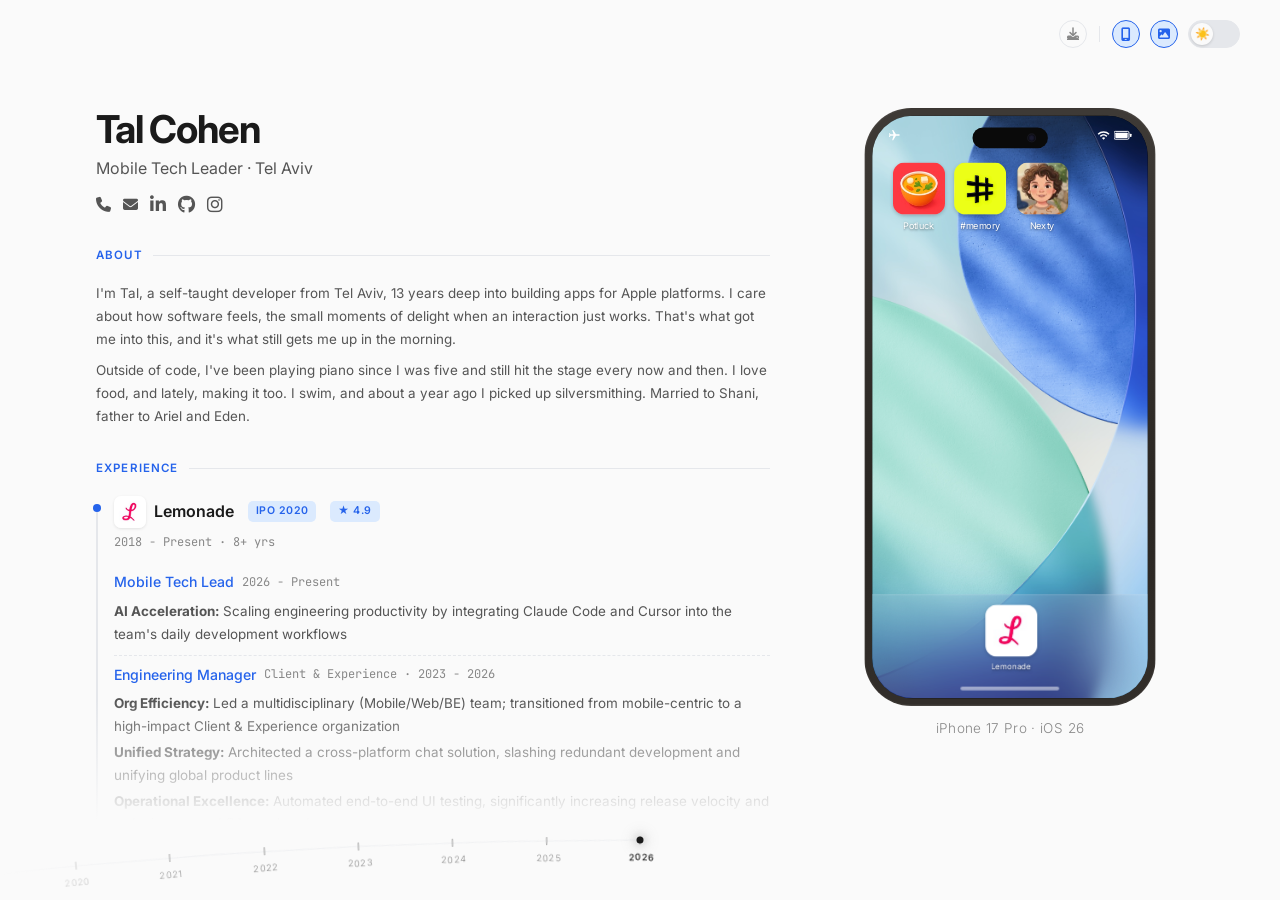
==== commit ab49cb12: "Content polish: rename to Mobile Tech Leader, fix dashes, add nbsp, update copy Co-Authored-By: Clau" ====
--- a/index.html
+++ b/index.html
@@ -1,7 +1,7 @@
 <!--
   ╔══════════════════════════════════════════════════════════╗
   ║                                                          ║
-  ║   Hey, you're looking at the source — nice.              ║
+  ║   Hey, you're looking at the source. Nice.              ║
   ║                                                          ║
   ║   Tal Cohen                                              ║
   ║   Mobile Tech Lead · Tel Aviv                            ║
@@ -19,8 +19,8 @@
 <head>
   <meta charset="UTF-8">
   <meta name="viewport" content="width=device-width, initial-scale=1.0, viewport-fit=cover">
-  <title>Tal Cohen — Mobile Tech Lead</title>
-  <meta name="description" content="Tal Cohen — Mobile Tech Lead at Lemonade. 12+ years of iOS development through every iPhone generation.">
+  <title>Tal Cohen - Mobile Tech Leader</title>
+  <meta name="description" content="Tal Cohen - Mobile Tech Leader at Lemonade. 12+ years of iOS development through every iPhone generation.">
   <meta name="theme-color" content="#ffffff" id="themeColorMeta">
   <link rel="icon" href="data:image/svg+xml,<svg xmlns='http://www.w3.org/2000/svg' viewBox='0 0 100 100'><text y='.9em' font-size='90'>📱</text></svg>">
   <link rel="stylesheet" href="https://cdnjs.cloudflare.com/ajax/libs/font-awesome/6.5.1/css/all.min.css">
@@ -340,8 +340,8 @@
       .card { box-shadow: none; border-color: #ddd; break-inside: avoid; }
       .badge { border: 1px solid #ccc; background: #f5f5f5; color: #333; }
     }
-    @media (max-width: 900px) { .device-panel { display: none; } header > div:first-child { flex-direction: column; gap: 4px; } }
-    @media (max-width: 600px) { .app { padding: 0 16px; } .cv { width: 100%; } .contact { font-size: 0.7rem; gap: 8px; } .timeline { height: 56px; } }
+    @media (max-width: 900px) { .device-panel { display: none; } header > div:first-child { flex-direction: column; gap: 4px; } #deviceToggle, #wpToggle { display: none; } }
+    @media (max-width: 600px) { .app { padding: 0 16px; } .cv { width: 100%; } .contact { font-size: 0.7rem; gap: 8px; } .timeline { height: 96px; } .tl-svg { left: 16px; right: 16px; width: calc(100% - 32px); } }
 
     button, a, .timeline, .device { touch-action: manipulation; }
     .timeline { user-select: none; -webkit-user-select: none; }
@@ -382,7 +382,7 @@
       <div class="cv" id="cv">
         <div class="hero" id="hero">
           <h2 class="hero-name">Tal Cohen</h2>
-          <p class="hero-title">Mobile Tech Lead · Tel Aviv</p>
+          <p class="hero-title">Mobile Tech Leader · Tel Aviv</p>
           <div class="hero-contact screen-only">
             <a href="tel:+972525723333" aria-label="Phone"><i class="fa-solid fa-phone"></i></a>
             <a href="mailto:talthent@gmail.com" aria-label="Email"><i class="fa-solid fa-envelope"></i></a>
@@ -398,8 +398,8 @@
         <section class="section">
           <h2>About</h2>
           <div class="desc" style="margin-bottom:16px">
-            <p>I'm Tal, a self-taught developer from Tel Aviv, 12 years deep into building apps for Apple platforms. I care about how software feels — the small moments of delight when an interaction just works. That's what got me into this, and it's what still gets me up in the morning.</p>
-            <p style="margin-top:8px">Outside of code, I've been playing piano since I was five and still hit the stage every now and then. I love food — and lately, making it too. I swim, and about a year ago I picked up silversmithing. Married to Shani, father to Ariel and Eden.</p>
+            <p>I'm Tal, a self-taught developer from Tel Aviv, 13 years deep into building apps for Apple platforms. I care about how software feels, the small moments of delight when an interaction just works. That's what got me into this, and it's what still gets me up in the&nbsp;morning.</p>
+            <p style="margin-top:8px">Outside of code, I've been playing piano since I was five and still hit the stage every now and then. I love food, and lately, making it too. I swim, and about a year ago I picked up silversmithing. Married to Shani, father to Ariel and&nbsp;Eden.</p>
           </div>
         </section>
 
@@ -413,27 +413,27 @@
               <span class="badge">IPO 2020</span>
               <span class="badge">&#9733; 4.9</span>
             </div>
-            <span class="date">2018 — Present · 8+ yrs</span>
+            <span class="date">2018 - Present · 8+ yrs</span>
             <div class="roles">
               <div>
-                <div class="meta"><span class="role">Mobile Tech Lead</span><span class="date">2026 — Present</span></div>
-                <div class="desc"><ul><li><strong>AI Innovation:</strong> Scaling engineering productivity by integrating Claude Code and Cursor to pioneer AI-assisted development workflows</li></ul></div>
+                <div class="meta"><span class="role">Mobile Tech Lead</span><span class="date">2026 - Present</span></div>
+                <div class="desc"><ul><li><strong>AI Acceleration:</strong> Scaling engineering productivity by integrating Claude Code and Cursor into the team's daily development&nbsp;workflows</li></ul></div>
               </div>
               <div>
-                <div class="meta"><span class="role">Engineering Manager</span><span class="date">Client & Experience · 2023 — 2026</span></div>
+                <div class="meta"><span class="role">Engineering Manager</span><span class="date">Client & Experience · 2023 - 2026</span></div>
                 <div class="desc"><ul>
-                  <li><strong>Org Efficiency:</strong> Led a multidisciplinary (Mobile/Web/BE) team; transitioned from mobile-centric to a high-impact Client & Experience organization</li>
-                  <li><strong>Unified Strategy:</strong> Architected a cross-platform chat solution, slashing redundant development and unifying global product lines</li>
-                  <li><strong>Operational Excellence:</strong> Automated end-to-end UI testing, significantly increasing release velocity and reducing manual QA overhead</li>
+                  <li><strong>Org Efficiency:</strong> Led a multidisciplinary (Mobile/Web/BE) team; transitioned from mobile-centric to a high-impact Client & Experience&nbsp;organization</li>
+                  <li><strong>Unified Strategy:</strong> Architected a cross-platform chat solution, slashing redundant development and unifying global product&nbsp;lines</li>
+                  <li><strong>Operational Excellence:</strong> Automated end-to-end UI testing, significantly increasing release velocity and reducing manual QA&nbsp;overhead</li>
                 </ul></div>
               </div>
               <div>
-                <div class="meta"><span class="role">Founding iOS Dev → iOS Team Lead</span><span class="date">2018 — 2023</span></div>
+                <div class="meta"><span class="role">Founding iOS Dev → iOS Team Lead</span><span class="date">2018 - 2023</span></div>
                 <div class="desc"><ul>
-                  <li><strong>Core Build:</strong> Co-built the initial Lemonade app and the AI-driven chat engine for global onboarding and claims</li>
-                  <li><strong>Global Scaling:</strong> Architected the platform for multi-currency/language support across the US and Europe</li>
-                  <li><strong>Leadership:</strong> Scaled the mobile org from 2 to 12 engineers; founded the Mobile Guild to standardize DX and performance</li>
-                  <li><strong>Platform Evolution:</strong> Overhauled mobile architecture to support squad-based scaling and rigorous automation</li>
+                  <li><strong>Core Build:</strong> Co-built the award winning Lemonade app and experience, including the pre hype AI-driven chat engine for global onboarding and&nbsp;claims</li>
+                  <li><strong>Global Scaling:</strong> Architected the platform for multi-currency/language support across the US and&nbsp;Europe</li>
+                  <li><strong>Leadership:</strong> Scaled the mobile org from 2 to 12 engineers; founded the Mobile Guild to standardize DX and performance. Identified mobile native experience opportunities to fuel&nbsp;growth.</li>
+                  <li><strong>Platform Evolution:</strong> Overhauled mobile architecture to support autonomous squad-based scaling and heavy test&nbsp;automation</li>
                 </ul></div>
               </div>
             </div>
@@ -444,36 +444,36 @@
               <img src="assets/glance.png" alt="Glance Fashion" class="icon-32">
               <span class="company">Glance Fashion</span>
             </div>
-            <div class="meta"><span class="role">Senior iOS Developer</span><span class="date">Mar 2017 — Dec 2017</span></div>
-            <div class="desc"><p>Social media platform for creating, editing, sharing and discovering fashion videos.</p></div>
+            <div class="meta"><span class="role">Senior iOS Developer</span><span class="date">Mar 2017 - Dec 2017</span></div>
+            <div class="desc"><p>Social media platform for creating, editing, sharing and discovering fashion&nbsp;videos.</p></div>
           </div>
 
           <div class="job">
             <span class="company">Life On Air <span class="badge">Acquired by Epic Games 2019</span></span>
-            <div class="meta"><span class="role">iOS Developer</span><span class="date">May 2014 — Nov 2016</span></div>
+            <div class="meta"><span class="role">iOS Developer</span><span class="date">May 2014 - Nov 2016</span></div>
             <div class="desc">
-              <p>Part of a small, high-caliber team building social apps around live video.</p>
+              <p>Part of a small, high-caliber team building social apps around live&nbsp;video.</p>
               <ul>
-                <li><img src="assets/houseparty.png" alt="Houseparty" class="icon-20"><strong>Houseparty</strong> — Built the entire app from scratch. End-to-end architecture and product design. Integrated real-time messaging and WebRTC live video. Reached #2 on the overall App Store chart</li>
-                <li><img src="assets/meerkat.png" alt="Meerkat" class="icon-20"><strong>Meerkat</strong> — Live broadcast app on Twitter's social graph that gained massive traction</li>
-                <li><img src="assets/yevvo.png" alt="Yevvo" class="icon-20"><strong>Yevvo</strong> — Joined mid-project and rewrote major portions of the codebase</li>
+                <li><img src="assets/houseparty.png" alt="Houseparty" class="icon-20"><strong>Houseparty</strong>: Built the entire app from scratch. End-to-end architecture and product design. Integrated real-time messaging and WebRTC live video. Reached #2 on the overall App Store&nbsp;chart</li>
+                <li><img src="assets/meerkat.png" alt="Meerkat" class="icon-20"><strong>Meerkat</strong>: Live broadcast app on Twitter's social graph that gained massive&nbsp;traction</li>
+                <li><img src="assets/yevvo.png" alt="Yevvo" class="icon-20"><strong>Yevvo</strong>: Joined mid-project and rewrote major portions of the&nbsp;codebase</li>
               </ul>
             </div>
           </div>
 
           <div class="job">
             <span class="company">Musician</span>
-            <div class="meta"><span class="role">Self-Employed</span><span class="date">2010 — Apr 2014</span></div>
+            <div class="meta"><span class="role">Self-Employed</span><span class="date">2010 - Apr 2014</span></div>
             <div class="desc">
-              <p>Ran a home music studio — teaching piano, creating and producing music. Worked as a pianist and performed live shows with singers and productions across Israel.</p>
+              <p>Ran a home music studio, teaching piano, creating and producing music. Worked as a pianist and performed live shows with singers and productions across Israel and abroad. This would have been my alternate&nbsp;universe.</p>
             </div>
           </div>
 
           <div class="job">
             <span class="company">IDF Military Band · <span style="font-family:'Arial Hebrew','Heebo',-apple-system,sans-serif">להקה צבאית</span></span>
-            <div class="meta"><span class="role">Band Commander & Pianist</span><span class="date">Jan 2007 — Jan 2010</span></div>
+            <div class="meta"><span class="role">Band Commander & Pianist</span><span class="date">Jan 2007 - Jan 2010</span></div>
             <div class="desc">
-              <p>Led and performed with a military band. Managed rehearsals, arranged music, and performed at official ceremonies and events throughout service.</p>
+              <p>Led and performed with a military band. Managed rehearsals, arranged music, and performed at official ceremonies and events throughout&nbsp;service.</p>
             </div>
           </div>
         </section>
@@ -482,22 +482,23 @@
           <h2>Side Projects</h2>
           <div class="card" style="margin-bottom:12px">
             <div class="row" style="margin-bottom:4px"><img src="assets/nexty.jpeg" alt="Nexty" class="icon-32"><h3>Nexty</h3></div>
-            <div class="sub">2026 — Present</div>
-            <p>A visual daily schedule app for Apple TV, built for my son who has ASD. Turns the living room TV into a calm, glanceable schedule — showing what's happening now, what's next, and the rest of the day. Includes a web dashboard for remote editing, weekly templates, and bilingual support.</p>
+            <div class="sub">2026 - Present</div>
+            <p>A visual daily schedule app for Apple TV, built for my son who has ASD. Turns the living room TV into a calm, glanceable schedule, showing what's happening now, what's next, and the rest of the day. Includes a web dashboard for remote editing, weekly templates, and bilingual support.&nbsp;*†</p>
             <div class="tags"><span class="tag">tvOS</span><span class="tag">SwiftUI</span></div>
           </div>
           <div class="card" style="margin-bottom:12px">
             <div class="row" style="margin-bottom:4px"><img src="assets/memory.png" alt="#memory" class="icon-32"><h3>#memory</h3></div>
-            <div class="sub">2024 — Present</div>
-            <p>Helped build a brain extension note-taking app for macOS and iOS. Built the macOS app and performed code review for the iOS app.</p>
+            <div class="sub">2024 - Present</div>
+            <p>Helped build a brain extension note-taking app for macOS and iOS. Built the macOS app and performed code review for the iOS&nbsp;app.</p>
             <div class="tags"><span class="tag">macOS</span><span class="tag">iOS</span></div>
           </div>
           <div class="card">
             <div class="row" style="margin-bottom:4px"><img src="assets/potluck.jpg" alt="Potluck Recipes" class="icon-32"><h3>Potluck Recipes</h3><span class="badge">&#9733; 4.8</span></div>
-            <div class="sub">Oct 2019 — Present</div>
-            <p>Co-founded with my wife — a cookbook app to keep and share favorite family recipes. Started as a React Native project, migrated to native Swift, and later completely rewritten in VueJS + Ionic for full cross-platform support.</p>
+            <div class="sub">Oct 2019 - Present</div>
+            <p>Co-founded with my wife, a cookbook app to keep and share favorite family recipes. Started as a React Native project, migrated to native Swift, and later completely rewritten in VueJS + Ionic for full cross-platform&nbsp;support.</p>
             <div class="tags"><span class="tag">VueJS</span><span class="tag">Ionic</span><span class="tag">React Native</span></div>
           </div>
+          <p style="font-size:0.62rem;color:var(--muted);margin-top:16px;line-height:1.5">*† Bryan, L. C., & Gast, D. L. (2000). Teaching on-task and on-schedule behaviors to high-functioning children with autism via picture schedules. <em>Journal of Autism and Developmental Disorders, 30</em>(6), 553–567. <a href="https://doi.org/10.1023/A:1005687310346" target="_blank" rel="noopener"&nbsp;style="color:var(--muted)">https://doi.org/10.1023/A:1005687310346</a></p>
         </section>
       </div>
 
